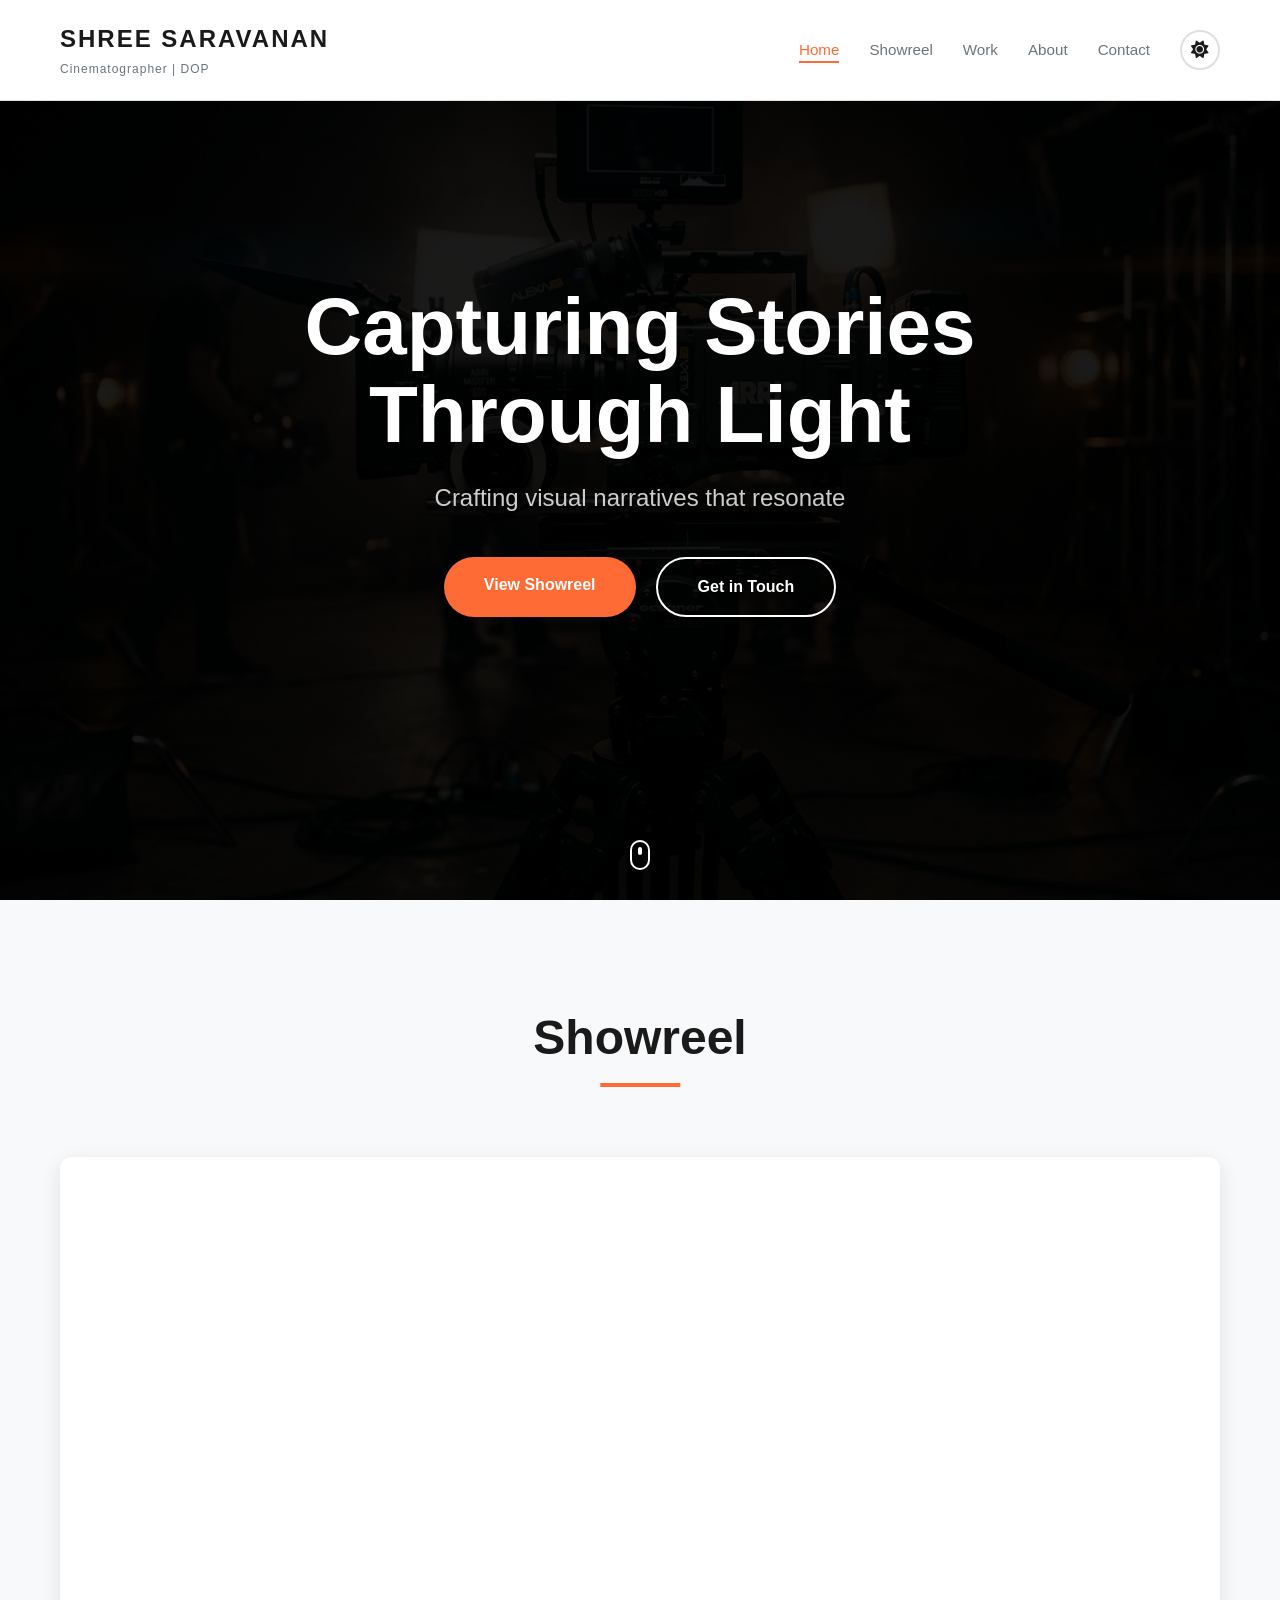
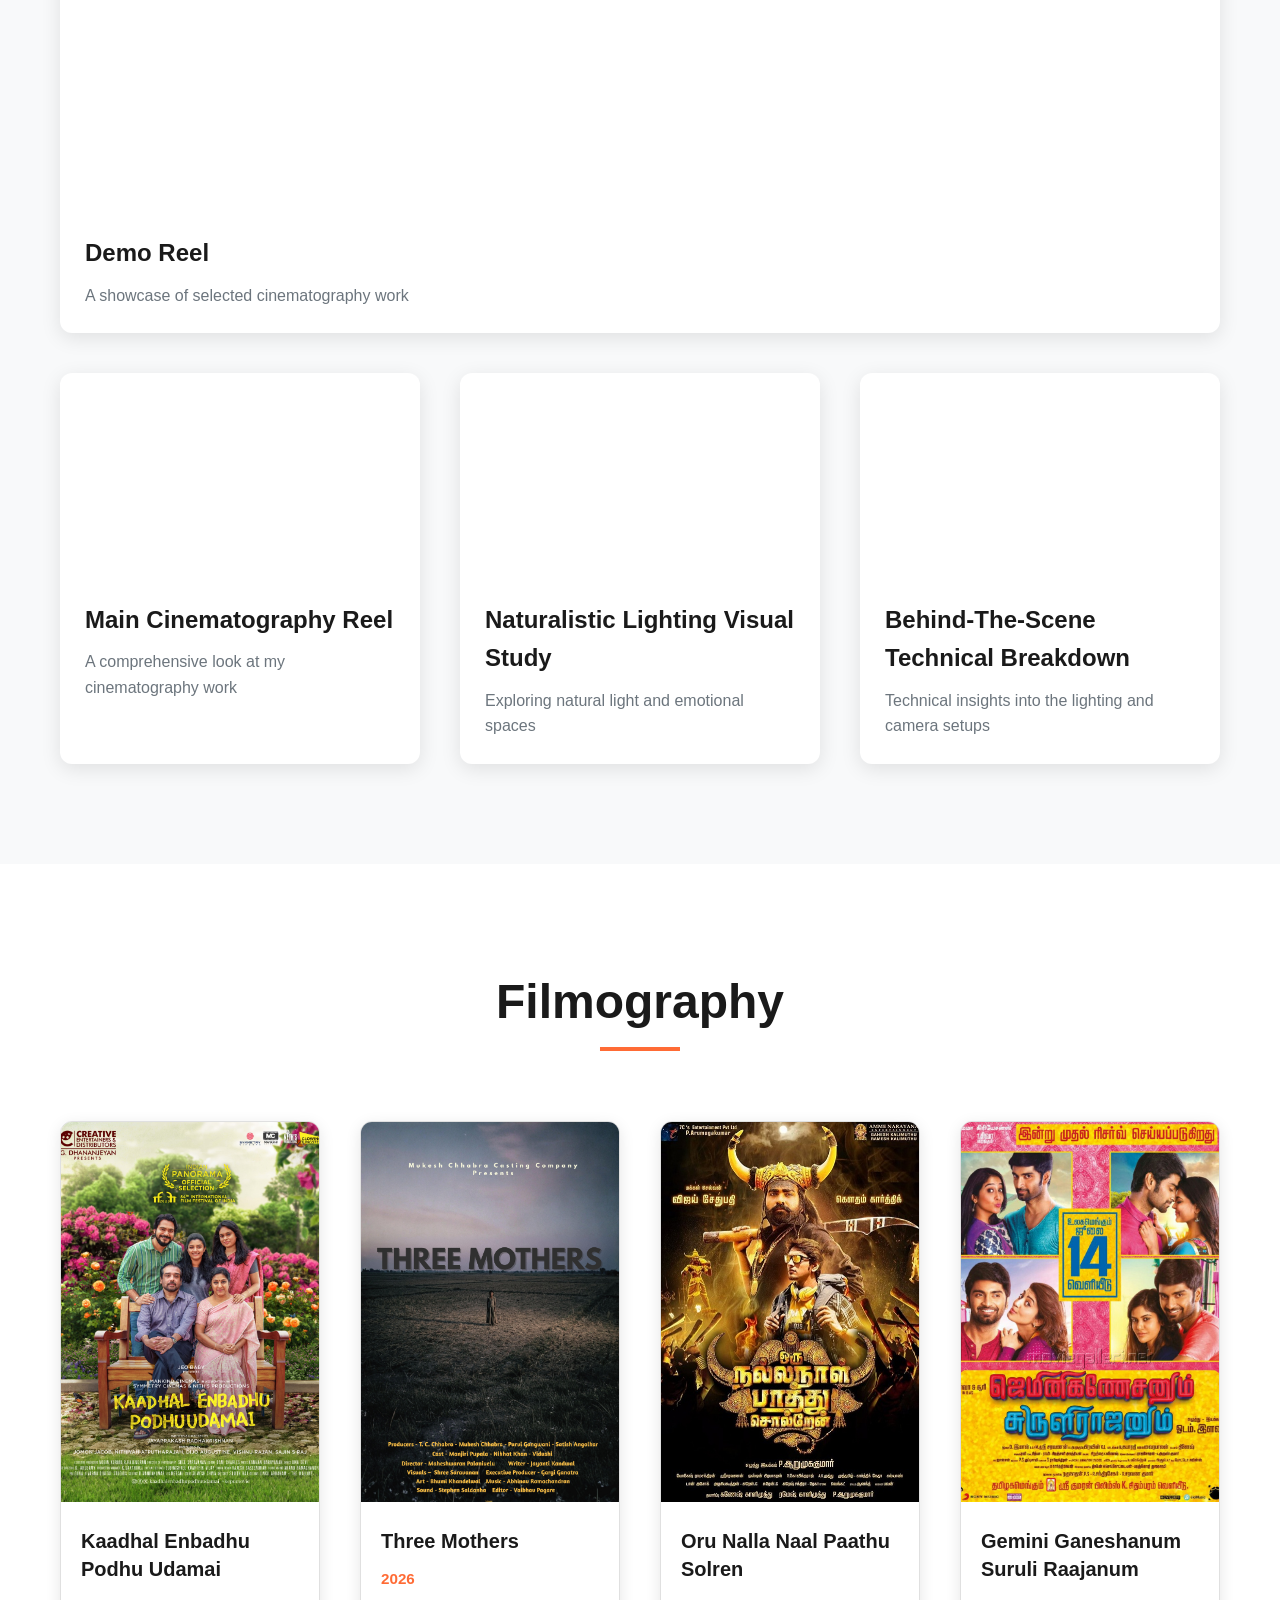
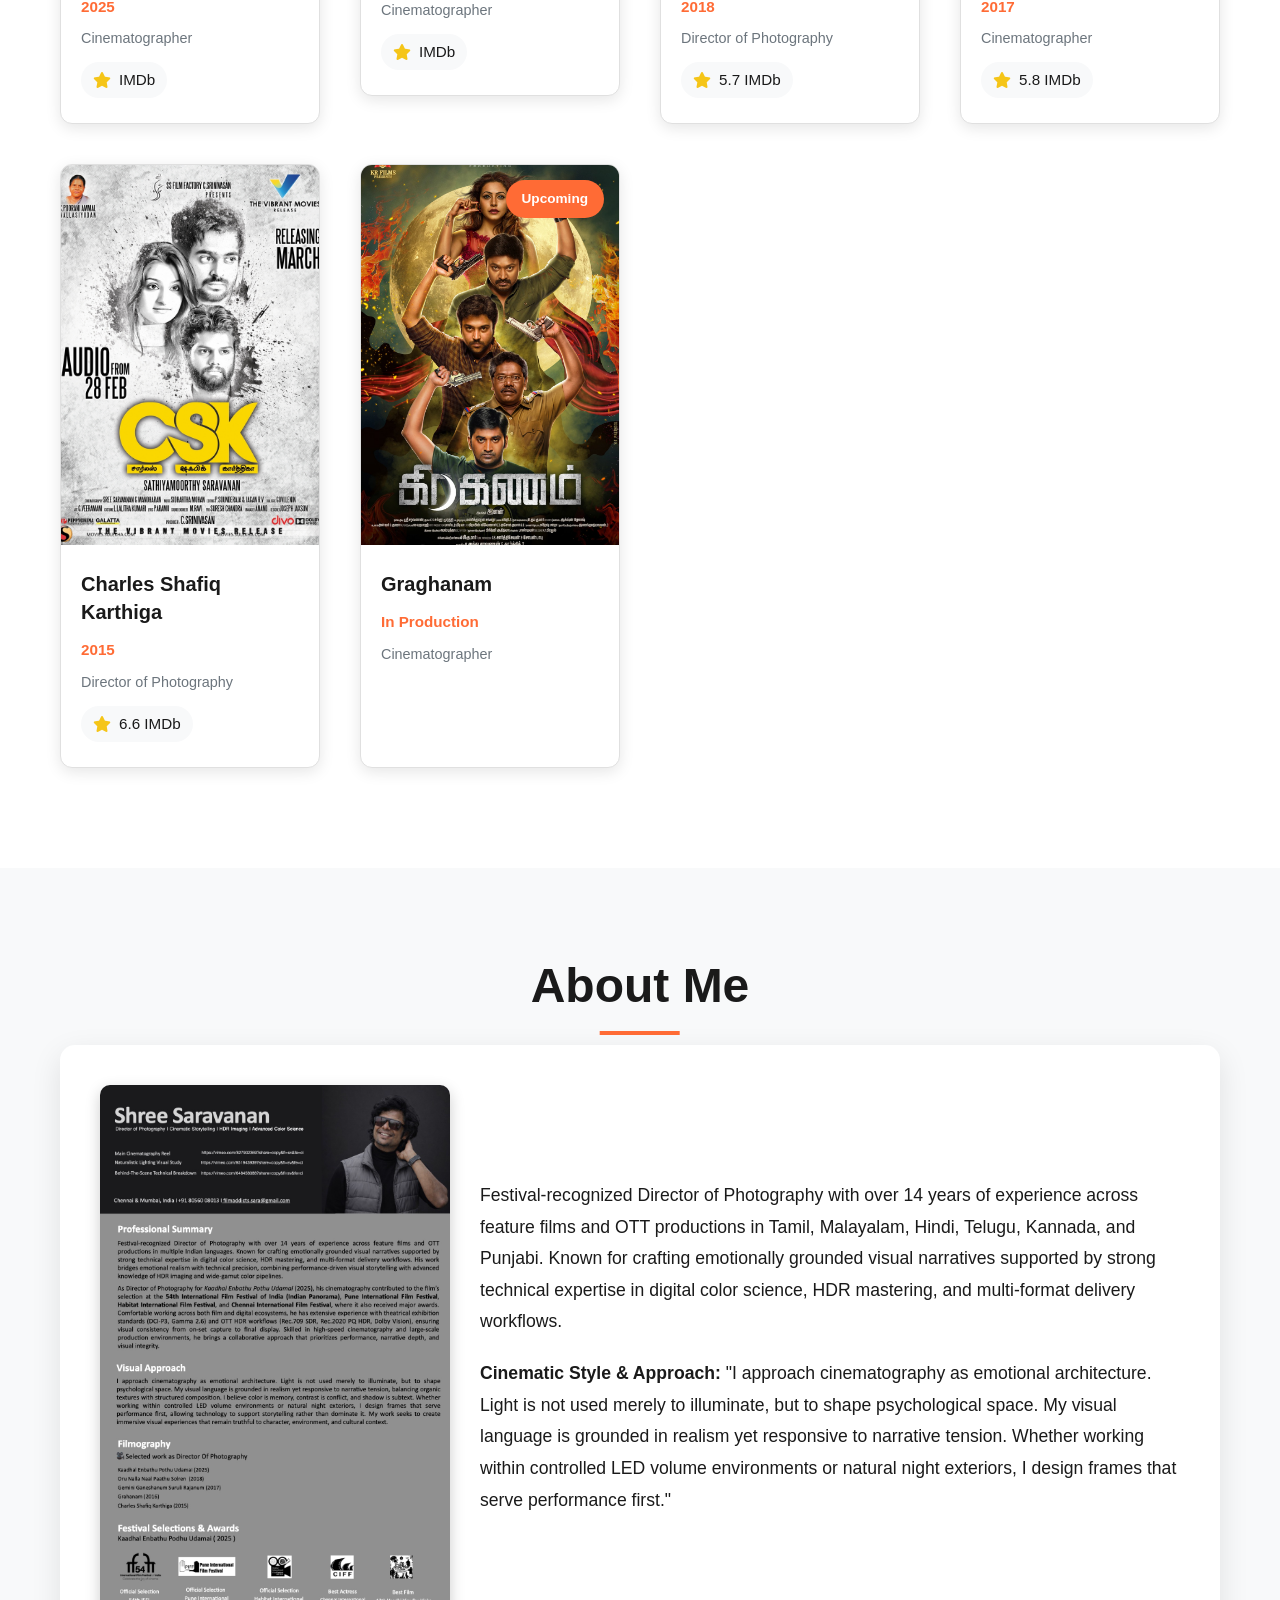
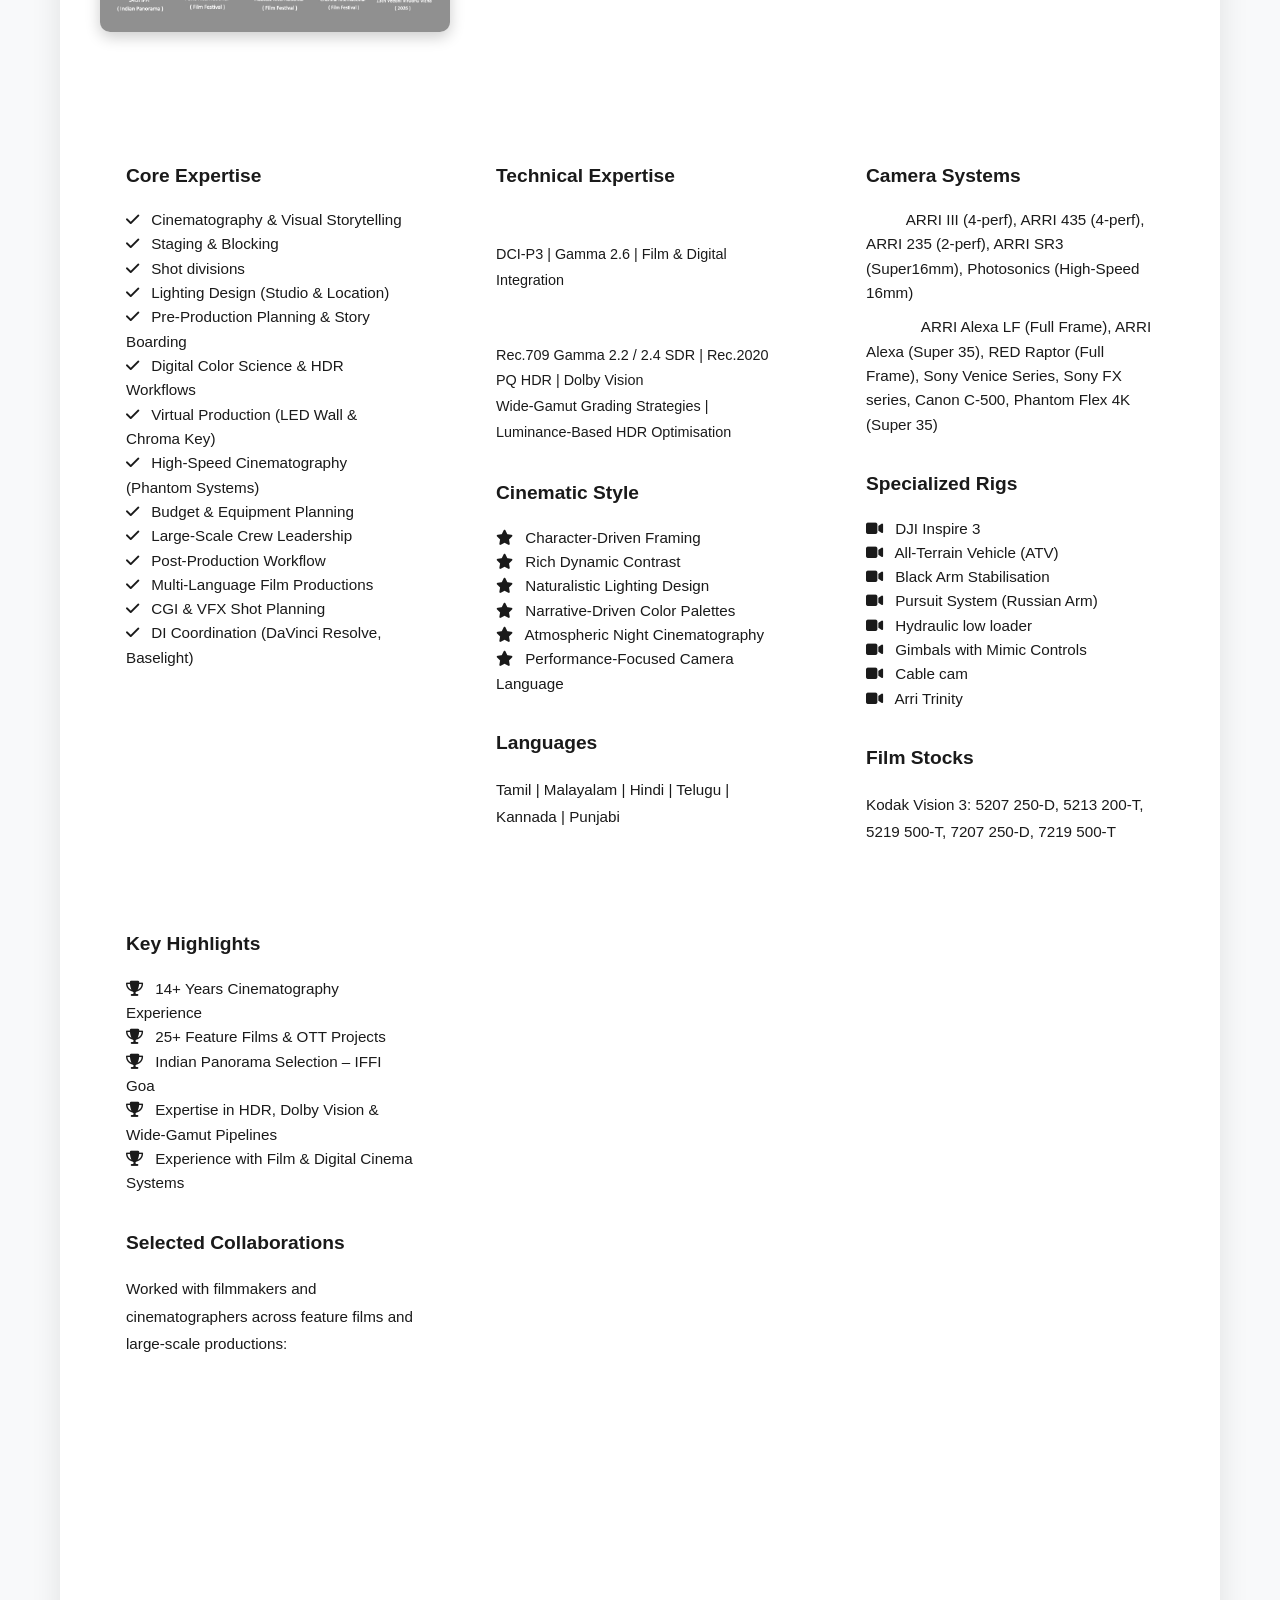
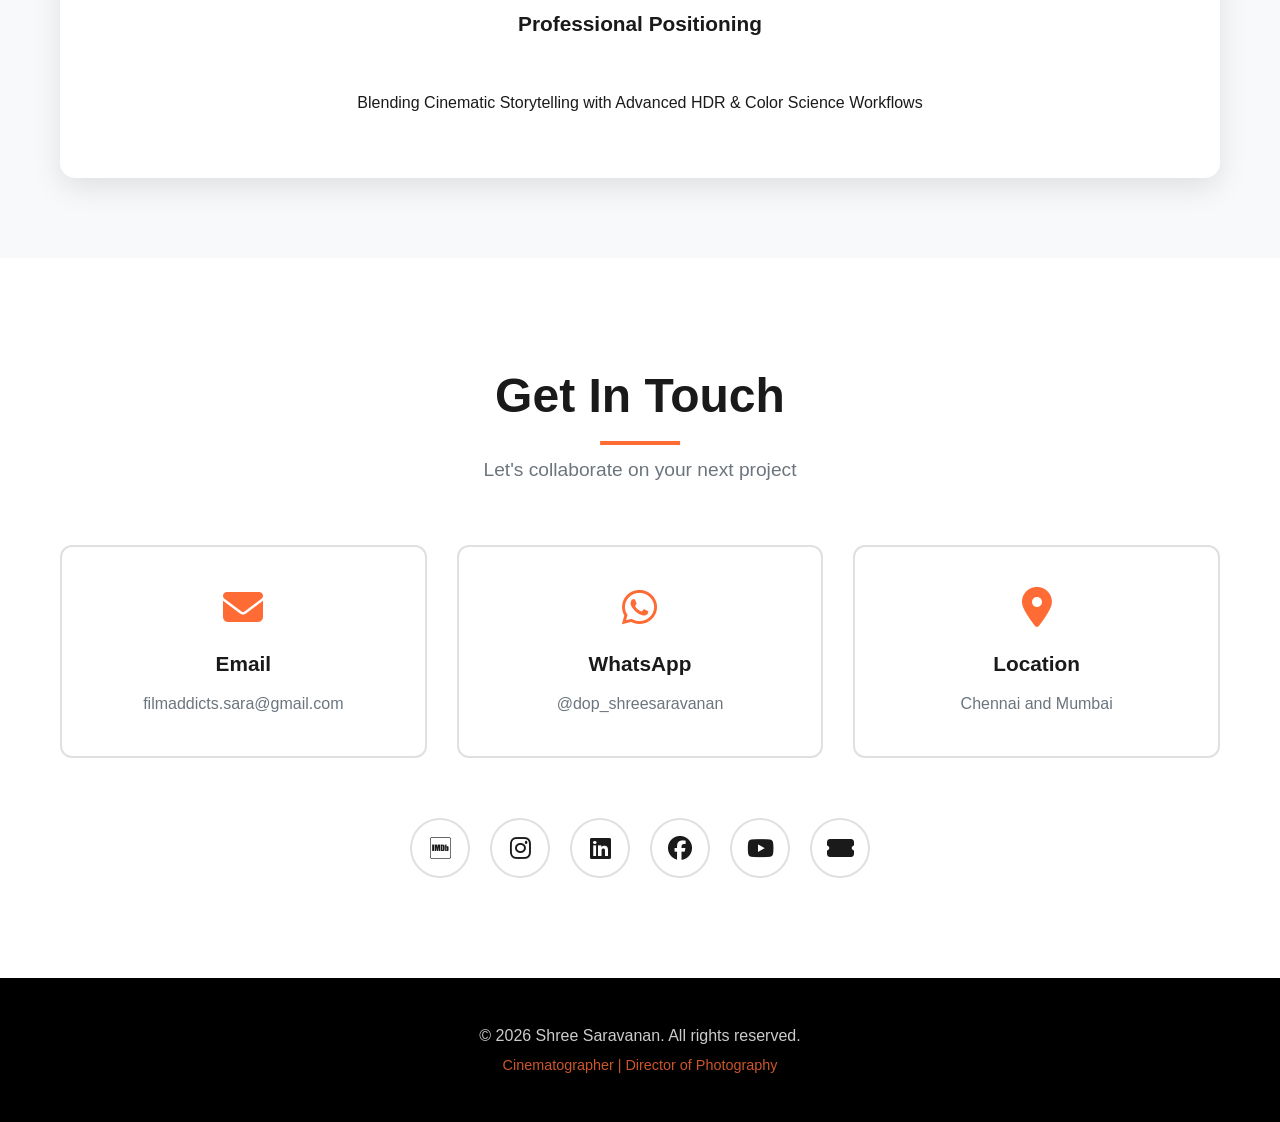
==== index.html @ e640d9e3 "Stylize about section blocks as frames" ====
<!DOCTYPE html>
<html lang="en">
<head>
    <meta charset="UTF-8">
    <meta name="viewport" content="width=device-width, initial-scale=1.0">
    <title>Shree Saravanan - Cinematographer | DOP</title>
    <link rel="stylesheet" href="style.css">
    <link rel="stylesheet" href="https://cdnjs.cloudflare.com/ajax/libs/font-awesome/6.4.0/css/all.min.css">
</head>
<body>
    <!-- Navigation -->
    <nav class="navbar">
        <div class="container nav-container">
            <div class="logo">
                <h2>SHREE SARAVANAN</h2>
                <p class="tagline">Cinematographer | DOP</p>
            </div>
            <div class="nav-menu">
                <ul class="nav-links">
                    <li><a href="#home" class="nav-link active">Home</a></li>
                    <li><a href="#showreel" class="nav-link">Showreel</a></li>
                    <li><a href="#work" class="nav-link">Work</a></li>
                    <li><a href="#about" class="nav-link">About</a></li>
                    <li><a href="#contact" class="nav-link">Contact</a></li>
                </ul>
                <button class="theme-toggle" id="themeToggle" aria-label="Toggle theme">
                    <i class="fas fa-sun"></i>
                </button>
                <div class="hamburger" id="hamburger">
                    <span></span>
                    <span></span>
                    <span></span>
                </div>
            </div>
        </div>
    </nav>

    <!-- Hero Section -->
    <section id="home" class="hero">
        <div class="hero-overlay"></div>
        <div class="hero-content">
            <h1 class="hero-title">
                <span class="line">Capturing Stories</span>
                <span class="line">Through Light</span>
            </h1>
            <p class="hero-subtitle">Crafting visual narratives that resonate</p>
            <div class="hero-cta">
                <a href="#showreel" class="btn btn-primary">View Showreel</a>
                <a href="#contact" class="btn btn-secondary">Get in Touch</a>
            </div>
        </div>
        <div class="scroll-indicator">
            <span></span>
        </div>
    </section>

    <!-- Showreel Section -->
    <section id="showreel" class="showreel">
        <div class="container">
            <h2 class="section-title">Showreel</h2>
            <div class="video-grid">
                <div class="video-card main-showreel">
                    <div class="video-wrapper">
                        <iframe src="https://www.youtube.com/embed/F32BQMkNlAc" 
                                title="Sree Saravanan Showreel" 
                                frameborder="0" 
                                allow="accelerometer; autoplay; clipboard-write; encrypted-media; gyroscope; picture-in-picture" 
                                allowfullscreen>
                        </iframe>
                    </div>
                    <div class="video-info">
                        <h3>Demo Reel</h3>
                        <p>A showcase of selected cinematography work</p>
                    </div>
                </div>
                
                <!-- Additional video slots -->
                <div class="video-card">
                    <div class="video-wrapper">
                        <iframe src="https://player.vimeo.com/video/827902369?h=b0e27181c4" frameborder="0" allow="autoplay; fullscreen; picture-in-picture" allowfullscreen></iframe>
                    </div>
                    <div class="video-info">
                        <h3 class="video-title">Main Cinematography Reel</h3>
                        <p class="video-desc">A comprehensive look at my cinematography work</p>
                    </div>
                </div>

                <div class="video-card">
                    <div class="video-wrapper">
                        <iframe src="https://player.vimeo.com/video/951943939?h=5b44086ec4" frameborder="0" allow="autoplay; fullscreen; picture-in-picture" allowfullscreen></iframe>
                    </div>
                    <div class="video-info">
                        <h3 class="video-title">Naturalistic Lighting Visual Study</h3>
                        <p class="video-desc">Exploring natural light and emotional spaces</p>
                    </div>
                </div>
                
                <div class="video-card">
                    <div class="video-wrapper">
                        <iframe src="https://player.vimeo.com/video/648458088?h=d588506169" frameborder="0" allow="autoplay; fullscreen; picture-in-picture" allowfullscreen></iframe>
                    </div>
                    <div class="video-info">
                        <h3 class="video-title">Behind-The-Scene Technical Breakdown</h3>
                        <p class="video-desc">Technical insights into the lighting and camera setups</p>
                    </div>
                </div>
            </div>
        </div>
    </section>

   <!-- Work Section -->
<section id="work" class="work">
    <div class="container">
        <h2 class="section-title">Filmography</h2>
        <div class="work-grid">
            <a href="https://www.imdb.com/title/tt26733094/?ref_=nm_flmg_job_1_accord_2_cdt_t_2" target="_blank" style="text-decoration: none; color: inherit;">
                <div class="work-card">
                    <div class="work-poster">
                        <img src="images/tt26733094.jpg" alt="Kaadhal Enbadhu Podhu Udamai">
                    </div>
                    <div class="work-content">
                        <h3>Kaadhal Enbadhu Podhu Udamai</h3>
                        <p class="work-year">2025</p>
                        <p class="work-role">Cinematographer</p>
                        <div class="work-rating">
                            <i class="fas fa-star"></i>
                            <span>IMDb</span>
                        </div>
                    </div>
                </div>
            </a>

            <a href="https://www.imdb.com/title/tt39563889/?ref_=nm_flmg_job_1_accord_2_cdt_t_1" target="_blank" style="text-decoration: none; color: inherit;">
                <div class="work-card">
                    <div class="work-poster">
                        <img src="images/tt39563889.jpg" alt="Three Mothers">
                    </div>
                    <div class="work-content">
                        <h3>Three Mothers</h3>
                        <p class="work-year">2026</p>
                        <p class="work-role">Cinematographer</p>
                        <div class="work-rating">
                            <i class="fas fa-star"></i>
                            <span>IMDb</span>
                        </div>
                    </div>
                </div>
            </a>

            <div class="work-card">
                <div class="work-poster">
                    <img src="images/oru_nalla.jpg" alt="Oru Nalla Naal Paathu Solren">
                </div>
                <div class="work-content">
                    <h3>Oru Nalla Naal Paathu Solren</h3>
                    <p class="work-year">2018</p>
                    <p class="work-role">Director of Photography</p>
                    <div class="work-rating">
                        <i class="fas fa-star"></i>
                        <span>5.7 IMDb</span>
                    </div>
                </div>
            </div>

            <div class="work-card">
                <div class="work-poster">
                    <img src="images/gemini.jpg" alt="Gemini Ganeshanum Suruli Raajanum">
                </div>
                <div class="work-content">
                    <h3>Gemini Ganeshanum Suruli Raajanum</h3>
                    <p class="work-year">2017</p>
                    <p class="work-role">Cinematographer</p>
                    <div class="work-rating">
                        <i class="fas fa-star"></i>
                        <span>5.8 IMDb</span>
                    </div>
                </div>
            </div>

            <div class="work-card">
                <div class="work-poster">
                    <img src="images/charles.jpg" alt="Charles Shafiq Karthiga">
                </div>
                <div class="work-content">
                    <h3>Charles Shafiq Karthiga</h3>
                    <p class="work-year">2015</p>
                    <p class="work-role">Director of Photography</p>
                    <div class="work-rating">
                        <i class="fas fa-star"></i>
                        <span>6.6 IMDb</span>
                    </div>
                </div>
            </div>

            <div class="work-card">
                <div class="work-poster">
                    <img src="images/graghanam.jpg" alt="Graghanam">
                    <span class="upcoming-badge">Upcoming</span>
                </div>
                <div class="work-content">
                    <h3>Graghanam</h3>
                    <p class="work-year">In Production</p>
                    <p class="work-role">Cinematographer</p>
                </div>
            </div>
        </div>
    </div>
</section>



    <!-- About Section -->
    <section id="about" class="about" style="padding: 80px 0;">
        <div class="container">
            <h2 class="section-title">About Me</h2>
            <div style="background: var(--card-bg); padding: 40px; border-radius: 15px; box-shadow: 0 10px 30px rgba(0,0,0,0.1); line-height: 1.8; display: flex; flex-wrap: wrap; gap: 30px; align-items: center;">
                <div style="flex: 1; min-width: 250px; display: flex; justify-content: center;">
                    <img src="images/profile.jpg" alt="Shree Saravanan" style="max-width: 100%; border-radius: 10px; box-shadow: 0 5px 15px rgba(0,0,0,0.2);">
                </div>
                <div style="flex: 2; min-width: 300px;">
                    <p style="margin-bottom: 20px; font-size: 1.1rem; color: var(--text-color);">
                        Festival-recognized Director of Photography with over 14 years of experience across feature films and OTT productions in Tamil, Malayalam, Hindi, Telugu, Kannada, and Punjabi. Known for crafting emotionally grounded visual narratives supported by strong technical expertise in digital color science, HDR mastering, and multi-format delivery workflows.
                    </p>
                    <p style="margin-bottom: 20px; font-size: 1.1rem; color: var(--text-color);">
                        <strong>Cinematic Style & Approach:</strong> "I approach cinematography as emotional architecture. Light is not used merely to illuminate, but to shape psychological space. My visual language is grounded in realism yet responsive to narrative tension. Whether working within controlled LED volume environments or natural night exteriors, I design frames that serve performance first."
                    </p>
                </div>
                <div style="width: 100%; display: grid; grid-template-columns: repeat(auto-fit, minmax(250px, 1fr)); gap: 30px; margin-top: 40px; border-top: 1px solid rgba(255,255,255,0.1); padding-top: 30px;">
                    
                    <!-- Column 1 -->
                    <div class="expertise-card">
                        <h3 style="color: var(--primary-color); margin-bottom: 15px; font-size: 1.2rem;">Core Expertise</h3>
                        <ul style="list-style-type: none; padding-left: 0; color: var(--text-color); font-size: 0.95rem; line-height: 1.6;">
                            <li><i class="fas fa-check" style="color: var(--primary-color); margin-right: 8px;"></i> Cinematography & Visual Storytelling</li>
                            <li><i class="fas fa-check" style="color: var(--primary-color); margin-right: 8px;"></i> Staging & Blocking</li>
                            <li><i class="fas fa-check" style="color: var(--primary-color); margin-right: 8px;"></i> Shot divisions</li>
                            <li><i class="fas fa-check" style="color: var(--primary-color); margin-right: 8px;"></i> Lighting Design (Studio & Location)</li>
                            <li><i class="fas fa-check" style="color: var(--primary-color); margin-right: 8px;"></i> Pre-Production Planning & Story Boarding</li>
                            <li><i class="fas fa-check" style="color: var(--primary-color); margin-right: 8px;"></i> Digital Color Science & HDR Workflows</li>
                            <li><i class="fas fa-check" style="color: var(--primary-color); margin-right: 8px;"></i> Virtual Production (LED Wall & Chroma Key)</li>
                            <li><i class="fas fa-check" style="color: var(--primary-color); margin-right: 8px;"></i> High-Speed Cinematography (Phantom Systems)</li>
                            <li><i class="fas fa-check" style="color: var(--primary-color); margin-right: 8px;"></i> Budget & Equipment Planning</li>
                            <li><i class="fas fa-check" style="color: var(--primary-color); margin-right: 8px;"></i> Large-Scale Crew Leadership</li>
                            <li><i class="fas fa-check" style="color: var(--primary-color); margin-right: 8px;"></i> Post-Production Workflow</li>
                            <li><i class="fas fa-check" style="color: var(--primary-color); margin-right: 8px;"></i> Multi-Language Film Productions</li>
                            <li><i class="fas fa-check" style="color: var(--primary-color); margin-right: 8px;"></i> CGI & VFX Shot Planning</li>
                            <li><i class="fas fa-check" style="color: var(--primary-color); margin-right: 8px;"></i> DI Coordination (DaVinci Resolve, Baselight)</li>
                        </ul>
                    </div>

                    <!-- Column 2 -->
                    <div class="expertise-card">
                        <h3 style="color: var(--primary-color); margin-bottom: 15px; font-size: 1.2rem;">Technical Expertise</h3>
                        <div style="margin-bottom: 15px;">
                            <strong style="color: #fff;">Theatrical Workflow</strong>
                            <p style="color: var(--text-color); font-size: 0.9rem; margin-top: 5px;">DCI-P3 | Gamma 2.6 | Film & Digital Integration</p>
                        </div>
                        <div style="margin-bottom: 15px;">
                            <strong style="color: #fff;">OTT & HDR Pipeline</strong>
                            <p style="color: var(--text-color); font-size: 0.9rem; margin-top: 5px;">Rec.709 Gamma 2.2 / 2.4 SDR | Rec.2020 PQ HDR | Dolby Vision<br>Wide-Gamut Grading Strategies | Luminance-Based HDR Optimisation</p>
                        </div>

                        <h3 style="color: var(--primary-color); margin-top: 30px; margin-bottom: 15px; font-size: 1.2rem;">Cinematic Style</h3>
                        <ul style="list-style-type: none; padding-left: 0; color: var(--text-color); font-size: 0.95rem; line-height: 1.6;">
                            <li><i class="fas fa-star" style="color: var(--primary-color); margin-right: 8px;"></i> Character-Driven Framing</li>
                            <li><i class="fas fa-star" style="color: var(--primary-color); margin-right: 8px;"></i> Rich Dynamic Contrast</li>
                            <li><i class="fas fa-star" style="color: var(--primary-color); margin-right: 8px;"></i> Naturalistic Lighting Design</li>
                            <li><i class="fas fa-star" style="color: var(--primary-color); margin-right: 8px;"></i> Narrative-Driven Color Palettes</li>
                            <li><i class="fas fa-star" style="color: var(--primary-color); margin-right: 8px;"></i> Atmospheric Night Cinematography</li>
                            <li><i class="fas fa-star" style="color: var(--primary-color); margin-right: 8px;"></i> Performance-Focused Camera Language</li>
                        </ul>
                        
                        <h3 style="color: var(--primary-color); margin-top: 30px; margin-bottom: 15px; font-size: 1.2rem;">Languages</h3>
                        <p style="color: var(--text-color); font-size: 0.95rem;">Tamil | Malayalam | Hindi | Telugu | Kannada | Punjabi</p>
                    </div>

                    <!-- Column 3 -->
                    <div class="expertise-card">
                        <h3 style="color: var(--primary-color); margin-bottom: 15px; font-size: 1.2rem;">Camera Systems</h3>
                        <ul style="list-style-type: none; padding-left: 0; color: var(--text-color); font-size: 0.95rem; line-height: 1.6;">
                            <li><strong style="color: #fff;">Film:</strong> ARRI III (4-perf), ARRI 435 (4-perf), ARRI 235 (2-perf), ARRI SR3 (Super16mm), Photosonics (High-Speed 16mm)</li>
                            <li style="margin-top: 10px;"><strong style="color: #fff;">Digital:</strong> ARRI Alexa LF (Full Frame), ARRI Alexa (Super 35), RED Raptor (Full Frame), Sony Venice Series, Sony FX series, Canon C-500, Phantom Flex 4K (Super 35)</li>
                        </ul>

                        <h3 style="color: var(--primary-color); margin-top: 30px; margin-bottom: 15px; font-size: 1.2rem;">Specialized Rigs</h3>
                        <ul style="list-style-type: none; padding-left: 0; color: var(--text-color); font-size: 0.95rem; line-height: 1.6;">
                            <li><i class="fas fa-video" style="color: var(--primary-color); margin-right: 8px;"></i> DJI Inspire 3</li>
                            <li><i class="fas fa-video" style="color: var(--primary-color); margin-right: 8px;"></i> All-Terrain Vehicle (ATV)</li>
                            <li><i class="fas fa-video" style="color: var(--primary-color); margin-right: 8px;"></i> Black Arm Stabilisation</li>
                            <li><i class="fas fa-video" style="color: var(--primary-color); margin-right: 8px;"></i> Pursuit System (Russian Arm)</li>
                            <li><i class="fas fa-video" style="color: var(--primary-color); margin-right: 8px;"></i> Hydraulic low loader</li>
                            <li><i class="fas fa-video" style="color: var(--primary-color); margin-right: 8px;"></i> Gimbals with Mimic Controls</li>
                            <li><i class="fas fa-video" style="color: var(--primary-color); margin-right: 8px;"></i> Cable cam</li>
                            <li><i class="fas fa-video" style="color: var(--primary-color); margin-right: 8px;"></i> Arri Trinity</li>
                        </ul>

                        <h3 style="color: var(--primary-color); margin-top: 30px; margin-bottom: 15px; font-size: 1.2rem;">Film Stocks</h3>
                        <p style="color: var(--text-color); font-size: 0.95rem;">Kodak Vision 3: 5207 250-D, 5213 200-T, 5219 500-T, 7207 250-D, 7219 500-T</p>
                    </div>

                    <!-- Column 4 -->
                    <div class="expertise-card">
                        <h3 style="color: var(--primary-color); margin-bottom: 15px; font-size: 1.2rem;">Key Highlights</h3>
                        <ul style="list-style-type: none; padding-left: 0; color: var(--text-color); font-size: 0.95rem; line-height: 1.6;">
                            <li><i class="fas fa-trophy" style="color: var(--primary-color); margin-right: 8px;"></i> 14+ Years Cinematography Experience</li>
                            <li><i class="fas fa-trophy" style="color: var(--primary-color); margin-right: 8px;"></i> 25+ Feature Films & OTT Projects</li>
                            <li><i class="fas fa-trophy" style="color: var(--primary-color); margin-right: 8px;"></i> Indian Panorama Selection – IFFI Goa</li>
                            <li><i class="fas fa-trophy" style="color: var(--primary-color); margin-right: 8px;"></i> Expertise in HDR, Dolby Vision & Wide-Gamut Pipelines</li>
                            <li><i class="fas fa-trophy" style="color: var(--primary-color); margin-right: 8px;"></i> Experience with Film & Digital Cinema Systems</li>
                        </ul>

                        <h3 style="color: var(--primary-color); margin-top: 30px; margin-bottom: 15px; font-size: 1.2rem;">Selected Collaborations</h3>
                        <p style="color: var(--text-color); font-size: 0.95rem; margin-bottom: 10px;">Worked with filmmakers and cinematographers across feature films and large-scale productions:</p>
                        <ul style="list-style-type: none; padding-left: 0; font-size: 0.95rem; line-height: 1.6;">
                            <li><a href="https://en.wikipedia.org/wiki/Sujith_Vaassudev" target="_blank" style="color: #fff; text-decoration: none;"><i class="fas fa-user-friends" style="color: var(--primary-color); margin-right: 8px;"></i> Sujith Vaassudev</a></li>
                            <li><a href="https://en.wikipedia.org/wiki/C._Prem_Kumar" target="_blank" style="color: #fff; text-decoration: none;"><i class="fas fa-user-friends" style="color: var(--primary-color); margin-right: 8px;"></i> C. Prem Kumar</a></li>
                            <li><a href="https://bharathwaaj.com/" target="_blank" style="color: #fff; text-decoration: none;"><i class="fas fa-user-friends" style="color: var(--primary-color); margin-right: 8px;"></i> Bharathwaj Subbu</a></li>
                            <li><a href="https://en.wikipedia.org/wiki/Jaya_Krishna_Gummadi" target="_blank" style="color: #fff; text-decoration: none;"><i class="fas fa-user-friends" style="color: var(--primary-color); margin-right: 8px;"></i> Jayakrishna Gummadi</a></li>
                            <li><a href="https://sourabhwaghmare.com/" target="_blank" style="color: #fff; text-decoration: none;"><i class="fas fa-user-friends" style="color: var(--primary-color); margin-right: 8px;"></i> Sourabh Waghmare</a></li>
                        </ul>
                    </div>
                </div>
                
                <div style="width: 100%; margin-top: 40px; padding: 20px; background: rgba(255,255,255,0.05); border-radius: 10px; text-align: center;">
                    <h3 style="color: var(--primary-color); margin-bottom: 10px; font-size: 1.3rem;">Professional Positioning</h3>
                    <p style="color: #fff; font-size: 1.1rem; font-weight: bold;">Festival Recognized Director of Photography</p>
                    <p style="color: var(--text-color); font-size: 1rem; margin-top: 5px;">Blending Cinematic Storytelling with Advanced HDR & Color Science Workflows</p>
                </div>
            </div>
        </div>
    </section>

    <!-- Contact Section -->
    <section id="contact" class="contact">
        <div class="container">
            <h2 class="section-title">Get In Touch</h2>
            <p class="section-subtitle">Let's collaborate on your next project</p>
            
            <div class="contact-content">
                <div class="contact-info">
                    <div class="info-card">
                        <i class="fas fa-envelope"></i>
                        <h3>Email</h3>
                        <p><a href="mailto:filmaddicts.sara@gmail.com" style="text-decoration: none; color: inherit;">filmaddicts.sara@gmail.com</a></p>
                    </div>
                    <div class="info-card">
                        <i class="fab fa-whatsapp"></i>
                        <h3>WhatsApp</h3>
                        <p><a href="https://wa.me/dop_shreesaravanan" target="_blank" style="text-decoration: none; color: inherit;">@dop_shreesaravanan</a></p>
                    </div>
                    <div class="info-card">
                        <i class="fas fa-map-marker-alt"></i>
                        <h3>Location</h3>
                        <p>Chennai and Mumbai</p>
                    </div>
                </div>

                <div class="social-links">
                    <a href="https://www.imdb.com/name/nm9103175/" target="_blank" class="social-link" aria-label="IMDb">
                        <i class="fab fa-imdb"></i>
                    </a>
                    <a href="https://www.instagram.com/dop_shreesaravanan/" target="_blank" class="social-link" aria-label="Instagram">
                        <i class="fab fa-instagram"></i>
                    </a>
                    <a href="https://in.linkedin.com/in/sreesaravananmanoharan" target="_blank" class="social-link" aria-label="LinkedIn">
                        <i class="fab fa-linkedin"></i>
                    </a>
                    <a href="https://www.facebook.com/p/Sree-saravanan-100063888076086/" target="_blank" class="social-link" aria-label="Facebook">
                        <i class="fab fa-facebook"></i>
                    </a>
                    <a href="https://www.youtube.com/watch?v=F32BQMkNlAc" target="_blank" class="social-link" aria-label="YouTube">
                        <i class="fab fa-youtube"></i>
                    </a>
                    <a href="https://in.bookmyshow.com/person/sree-saravanan/1084229" target="_blank" class="social-link" aria-label="BookMyShow">
                        <i class="fas fa-ticket-alt"></i>
                    </a>
                </div>
            </div>
        </div>
    </section>

    <!-- Footer -->
    <footer class="footer">
        <div class="container">
            <p>&copy; 2026 Shree Saravanan. All rights reserved.</p>
            <p class="footer-tagline">Cinematographer | Director of Photography</p>
        </div>
    </footer>

    <script src="script.js"></script>
</body>
</html>
---- style.css ----
/* =====================
   CSS Variables for Theme
   ===================== */
:root {
    /* Light Mode Colors */
    --bg-primary: #ffffff;
    --bg-secondary: #f8f9fa;
    --bg-dark: #000000;
    --text-primary: #1a1a1a;
    --text-secondary: #6c757d;
    --text-light: #ffffff;
    --accent-primary: #ff6b35;
    --accent-secondary: #004e89;
    --border-color: #e0e0e0;
    --overlay: rgba(0, 0, 0, 0.7);
    --shadow: rgba(0, 0, 0, 0.1);
    --card-bg: #ffffff;
    
    /* Spacing */
    --section-padding: 100px;
    --container-width: 1200px;
    
    /* Transitions */
    --transition: all 0.3s ease;
}

[data-theme="dark"] {
    /* Dark Mode Colors */
    --bg-primary: #0a0a0a;
    --bg-secondary: #1a1a1a;
    --text-primary: #f0f0f0;
    --text-secondary: #a0a0a0;
    --border-color: #2a2a2a;
    --overlay: rgba(0, 0, 0, 0.85);
    --shadow: rgba(255, 255, 255, 0.05);
    --card-bg: #151515;
}

/* =====================
   Reset & Base Styles
   ===================== */
* {
    margin: 0;
    padding: 0;
    box-sizing: border-box;
}

html {
    scroll-behavior: smooth;
}

body {
    font-family: 'Inter', -apple-system, BlinkMacSystemFont, 'Segoe UI', Roboto, Oxygen, Ubuntu, Cantarell, sans-serif;
    background-color: var(--bg-primary);
    color: var(--text-primary);
    line-height: 1.6;
    transition: background-color 0.3s ease, color 0.3s ease;
    overflow-x: hidden;
}

.container {
    max-width: var(--container-width);
    margin: 0 auto;
    padding: 0 20px;
}

a {
    text-decoration: none;
    color: inherit;
}

img {
    max-width: 100%;
    height: auto;
    display: block;
}

/* =====================
   Navigation
   ===================== */
.navbar {
    position: fixed;
    top: 0;
    left: 0;
    width: 100%;
    background-color: var(--bg-primary);
    border-bottom: 1px solid var(--border-color);
    z-index: 1000;
    transition: var(--transition);
}

.navbar.scrolled {
    box-shadow: 0 2px 20px var(--shadow);
}

.nav-container {
    display: flex;
    justify-content: space-between;
    align-items: center;
    padding: 20px;
}

.logo h2 {
    font-size: 1.5rem;
    font-weight: 700;
    letter-spacing: 2px;
    color: var(--text-primary);
}

.tagline {
    font-size: 0.75rem;
    color: var(--text-secondary);
    letter-spacing: 1px;
    margin-top: 2px;
}

.nav-menu {
    display: flex;
    align-items: center;
    gap: 30px;
}

.nav-links {
    display: flex;
    list-style: none;
    gap: 30px;
}

.nav-link {
    font-size: 0.95rem;
    font-weight: 500;
    color: var(--text-secondary);
    transition: var(--transition);
    position: relative;
}

.nav-link::after {
    content: '';
    position: absolute;
    bottom: -5px;
    left: 0;
    width: 0;
    height: 2px;
    background-color: var(--accent-primary);
    transition: width 0.3s ease;
}

.nav-link:hover,
.nav-link.active {
    color: var(--accent-primary);
}

.nav-link:hover::after,
.nav-link.active::after {
    width: 100%;
}

.theme-toggle {
    background: none;
    border: 2px solid var(--border-color);
    border-radius: 50%;
    width: 40px;
    height: 40px;
    display: flex;
    align-items: center;
    justify-content: center;
    cursor: pointer;
    color: var(--text-primary);
    font-size: 1.1rem;
    transition: var(--transition);
}

.theme-toggle:hover {
    background-color: var(--accent-primary);
    border-color: var(--accent-primary);
    color: var(--text-light);
    transform: rotate(20deg);
}

.hamburger {
    display: none;
    flex-direction: column;
    gap: 5px;
    cursor: pointer;
}

.hamburger span {
    width: 25px;
    height: 3px;
    background-color: var(--text-primary);
    transition: var(--transition);
}

/* =====================
   Hero Section
   ===================== */
.hero {
    height: 100vh;
    display: flex;
    align-items: center;
    justify-content: center;
    position: relative;
    background: url('images/hero_bg.jpg') center/cover no-repeat;
    overflow: hidden;
}

.hero::before {
    content: '';
    position: absolute;
    top: 0;
    left: 0;
    width: 100%;
    height: 100%;
    background: rgba(0, 0, 0, 0.65);
    z-index: 1;
}

.hero-overlay {
    position: absolute;
    top: 0;
    left: 0;
    width: 100%;
    height: 100%;
    background: var(--overlay);
}

.hero-content {
    position: relative;
    z-index: 2;
    text-align: center;
    color: var(--text-light);
}

.hero-title {
    font-size: 5rem;
    font-weight: 800;
    line-height: 1.1;
    margin-bottom: 20px;
    opacity: 0;
    animation: fadeInUp 1s ease forwards;
}

.hero-title .line {
    display: block;
}

.hero-subtitle {
    font-size: 1.5rem;
    color: rgba(255, 255, 255, 0.8);
    margin-bottom: 40px;
    opacity: 0;
    animation: fadeInUp 1s ease 0.3s forwards;
}

.hero-cta {
    display: flex;
    gap: 20px;
    justify-content: center;
    opacity: 0;
    animation: fadeInUp 1s ease 0.6s forwards;
}

.btn {
    padding: 15px 40px;
    font-size: 1rem;
    font-weight: 600;
    border-radius: 50px;
    transition: var(--transition);
    cursor: pointer;
    border: none;
}

.btn-primary {
    background-color: var(--accent-primary);
    color: var(--text-light);
}

.btn-primary:hover {
    background-color: #ff8c61;
    transform: translateY(-3px);
    box-shadow: 0 10px 30px rgba(255, 107, 53, 0.3);
}

.btn-secondary {
    background-color: transparent;
    color: var(--text-light);
    border: 2px solid var(--text-light);
}

.btn-secondary:hover {
    background-color: var(--text-light);
    color: var(--bg-dark);
}

.scroll-indicator {
    position: absolute;
    bottom: 30px;
    left: 50%;
    transform: translateX(-50%);
    z-index: 2;
}

.scroll-indicator span {
    display: block;
    width: 20px;
    height: 30px;
    border: 2px solid var(--text-light);
    border-radius: 20px;
    position: relative;
}

.scroll-indicator span::before {
    content: '';
    position: absolute;
    top: 5px;
    left: 50%;
    width: 4px;
    height: 8px;
    background-color: var(--text-light);
    border-radius: 2px;
    transform: translateX(-50%);
    animation: scroll 2s infinite;
}

@keyframes fadeInUp {
    to {
        opacity: 1;
        transform: translateY(0);
    }
    from {
        opacity: 0;
        transform: translateY(30px);
    }
}

@keyframes scroll {
    0%, 100% {
        transform: translateX(-50%) translateY(0);
        opacity: 1;
    }
    50% {
        transform: translateX(-50%) translateY(10px);
        opacity: 0;
    }
}

/* =====================
   Section Styles
   ===================== */
.section-title {
    font-size: 3rem;
    font-weight: 700;
    margin-bottom: 20px;
    text-align: center;
    position: relative;
    display: inline-block;
    left: 50%;
    transform: translateX(-50%);
}

.section-title::after {
    content: '';
    position: absolute;
    bottom: -10px;
    left: 50%;
    transform: translateX(-50%);
    width: 80px;
    height: 4px;
    background-color: var(--accent-primary);
}

.section-subtitle {
    text-align: center;
    font-size: 1.2rem;
    color: var(--text-secondary);
    margin-bottom: 60px;
}

/* =====================
   Showreel Section
   ===================== */
.showreel {
    padding: var(--section-padding) 0;
    background-color: var(--bg-secondary);
}

.video-grid {
    display: grid;
    grid-template-columns: repeat(auto-fit, minmax(350px, 1fr));
    gap: 40px;
    margin-top: 60px;
}

.video-card {
    background-color: var(--card-bg);
    border-radius: 12px;
    overflow: hidden;
    box-shadow: 0 5px 20px var(--shadow);
    transition: var(--transition);
}

.video-card:hover {
    transform: translateY(-10px);
    box-shadow: 0 15px 40px var(--shadow);
}

.main-showreel {
    grid-column: 1 / -1;
}

.video-wrapper {
    position: relative;
    padding-bottom: 56.25%;
    height: 0;
    overflow: hidden;
}

.video-wrapper iframe {
    position: absolute;
    top: 0;
    left: 0;
    width: 100%;
    height: 100%;
}

.video-info {
    padding: 25px;
}

.video-info h3 {
    font-size: 1.5rem;
    margin-bottom: 10px;
    color: var(--text-primary);
}

.video-info p {
    color: var(--text-secondary);
}

/* =====================
   Work Section - Clean & Always Visible
   ===================== */
.work {
    padding: var(--section-padding) 0;
    background-color: var(--bg-primary);
}

.work-grid {
    display: grid;
    grid-template-columns: repeat(auto-fill, minmax(250px, 1fr));
    gap: 40px;
    margin-top: 60px;
}

.work-card {
    background-color: var(--card-bg);
    border-radius: 12px;
    overflow: hidden;
    box-shadow: 0 4px 15px var(--shadow);
    transition: transform 0.3s ease, box-shadow 0.3s ease;
    border: 1px solid var(--border-color);
}

.work-card:hover {
    transform: translateY(-8px);
    box-shadow: 0 8px 30px var(--shadow);
}

.work-poster {
    width: 100%;
    height: 380px;
    position: relative;
    overflow: hidden;
    background-color: var(--bg-secondary);
}

.work-poster img {
    width: 100%;
    height: 100%;
    object-fit: cover;
    display: block;
}

.upcoming-badge {
    position: absolute;
    top: 15px;
    right: 15px;
    background-color: #ff6b35;
    color: white;
    padding: 8px 16px;
    border-radius: 20px;
    font-size: 0.85rem;
    font-weight: 600;
    z-index: 2;
}

.work-content {
    padding: 25px 20px;
}

.work-content h3 {
    font-size: 1.25rem;
    font-weight: 700;
    color: var(--text-primary);
    margin-bottom: 12px;
    line-height: 1.4;
}

.work-year {
    font-size: 0.95rem;
    color: var(--accent-primary);
    font-weight: 600;
    margin-bottom: 8px;
}

.work-role {
    font-size: 0.9rem;
    color: var(--text-secondary);
    margin-bottom: 12px;
}

.work-rating {
    display: inline-flex;
    align-items: center;
    gap: 8px;
    font-size: 0.95rem;
    color: var(--text-primary);
    background-color: var(--bg-secondary);
    padding: 6px 12px;
    border-radius: 20px;
}

.work-rating i {
    color: #f5c518;
    font-size: 1rem;
}

/* Responsive adjustments */
@media (max-width: 968px) {
    .work-grid {
        grid-template-columns: repeat(auto-fill, minmax(220px, 1fr));
        gap: 30px;
    }
    
    .work-poster {
        height: 320px;
    }
}

@media (max-width: 640px) {
    .work-grid {
        grid-template-columns: 1fr;
        gap: 25px;
    }
    
    .work-poster {
        height: 400px;
    }
}


/* =====================
   About Section
   ===================== */
.about {
    padding: var(--section-padding) 0;
    background-color: var(--bg-secondary);
}

.about-content {
    display: grid;
    grid-template-columns: 1fr 1.5fr;
    gap: 60px;
    align-items: center;
    margin-top: 60px;
}

.about-image {
    position: relative;
}

.image-placeholder {
    width: 100%;
    aspect-ratio: 1;
    background: linear-gradient(135deg, var(--accent-secondary) 0%, var(--accent-primary) 100%);
    border-radius: 12px;
    display: flex;
    align-items: center;
    justify-content: center;
    font-size: 5rem;
    color: rgba(255, 255, 255, 0.3);
}

.about-text .section-title {
    text-align: left;
    left: 0;
    transform: none;
}

.about-text .section-title::after {
    left: 0;
    transform: none;
}

.lead {
    font-size: 1.3rem;
    line-height: 1.8;
    color: var(--text-primary);
    margin-bottom: 20px;
    font-weight: 500;
}

.about-text p {
    font-size: 1.1rem;
    line-height: 1.8;
    color: var(--text-secondary);
    margin-bottom: 30px;
}

.skills {
    margin: 40px 0;
}

.skills h3 {
    font-size: 1.5rem;
    margin-bottom: 20px;
}

.skill-tags {
    display: flex;
    flex-wrap: wrap;
    gap: 15px;
}

.skill-tag {
    padding: 10px 20px;
    background-color: var(--bg-primary);
    border: 2px solid var(--border-color);
    border-radius: 25px;
    font-size: 0.9rem;
    transition: var(--transition);
}

.skill-tag:hover {
    background-color: var(--accent-primary);
    color: var(--text-light);
    border-color: var(--accent-primary);
}

.stats {
    display: flex;
    gap: 40px;
    margin-top: 40px;
}

.stat-item {
    text-align: center;
}

.stat-item h4 {
    font-size: 2.5rem;
    color: var(--accent-primary);
    margin-bottom: 5px;
}

.stat-item p {
    font-size: 0.95rem;
    color: var(--text-secondary);
    margin: 0;
}

/* =====================
   Contact Section
   ===================== */
.contact {
    padding: var(--section-padding) 0;
    background-color: var(--bg-primary);
}

.contact-content {
    margin-top: 60px;
}

.contact-info {
    display: grid;
    grid-template-columns: repeat(auto-fit, minmax(250px, 1fr));
    gap: 30px;
    margin-bottom: 60px;
}

.expertise-card {
    background-color: var(--card-bg);
    padding: 25px;
    border-radius: 12px;
    border: 1px solid rgba(255, 255, 255, 0.05);
    transition: var(--transition);
    height: 100%;
}

.expertise-card:hover {
    border-color: var(--accent-primary);
    transform: translateY(-5px);
    box-shadow: 0 10px 30px rgba(0,0,0,0.3);
}

.info-card {
    background-color: var(--card-bg);
    padding: 40px 30px;
    border-radius: 12px;
    text-align: center;
    border: 2px solid var(--border-color);
    transition: var(--transition);
}

.info-card:hover {
    border-color: var(--accent-primary);
    transform: translateY(-5px);
}

.info-card i {
    font-size: 2.5rem;
    color: var(--accent-primary);
    margin-bottom: 20px;
}

.info-card h3 {
    font-size: 1.3rem;
    margin-bottom: 10px;
}

.info-card p {
    color: var(--text-secondary);
}

.social-links {
    display: flex;
    justify-content: center;
    gap: 20px;
    flex-wrap: wrap;
}

.social-link {
    width: 60px;
    height: 60px;
    border: 2px solid var(--border-color);
    border-radius: 50%;
    display: flex;
    align-items: center;
    justify-content: center;
    font-size: 1.5rem;
    color: var(--text-primary);
    transition: var(--transition);
}

.social-link:hover {
    background-color: var(--accent-primary);
    border-color: var(--accent-primary);
    color: var(--text-light);
    transform: translateY(-5px) rotate(10deg);
}

/* =====================
   Footer
   ===================== */
.footer {
    background-color: var(--bg-dark);
    color: var(--text-light);
    padding: 40px 0;
    text-align: center;
}

.footer p {
    margin: 5px 0;
    opacity: 0.8;
}

.footer-tagline {
    font-size: 0.9rem;
    color: var(--accent-primary);
}

/* =====================
   Responsive Design
   ===================== */
@media (max-width: 968px) {
    .nav-links {
        position: fixed;
        left: -100%;
        top: 80px;
        flex-direction: column;
        background-color: var(--bg-primary);
        width: 100%;
        text-align: center;
        transition: 0.3s;
        box-shadow: 0 10px 27px var(--shadow);
        padding: 40px 0;
    }

    .nav-links.active {
        left: 0;
    }

    .hamburger {
        display: flex;
    }

    .hamburger.active span:nth-child(1) {
        transform: rotate(45deg) translate(8px, 8px);
    }

    .hamburger.active span:nth-child(2) {
        opacity: 0;
    }

    .hamburger.active span:nth-child(3) {
        transform: rotate(-45deg) translate(8px, -8px);
    }

    .hero-title {
        font-size: 3rem;
    }

    .hero-subtitle {
        font-size: 1.2rem;
    }

    .about-content {
        grid-template-columns: 1fr;
    }

    .stats {
        justify-content: space-around;
    }
}

@media (max-width: 640px) {
    .hero-title {
        font-size: 2.5rem;
    }

    .hero-cta {
        flex-direction: column;
        gap: 15px;
    }

    .section-title {
        font-size: 2rem;
    }

    .video-grid {
        grid-template-columns: 1fr;
    }

    .work-grid {
        grid-template-columns: 1fr;
    }

    .stats {
        flex-direction: column;
        gap: 20px;
    }
}
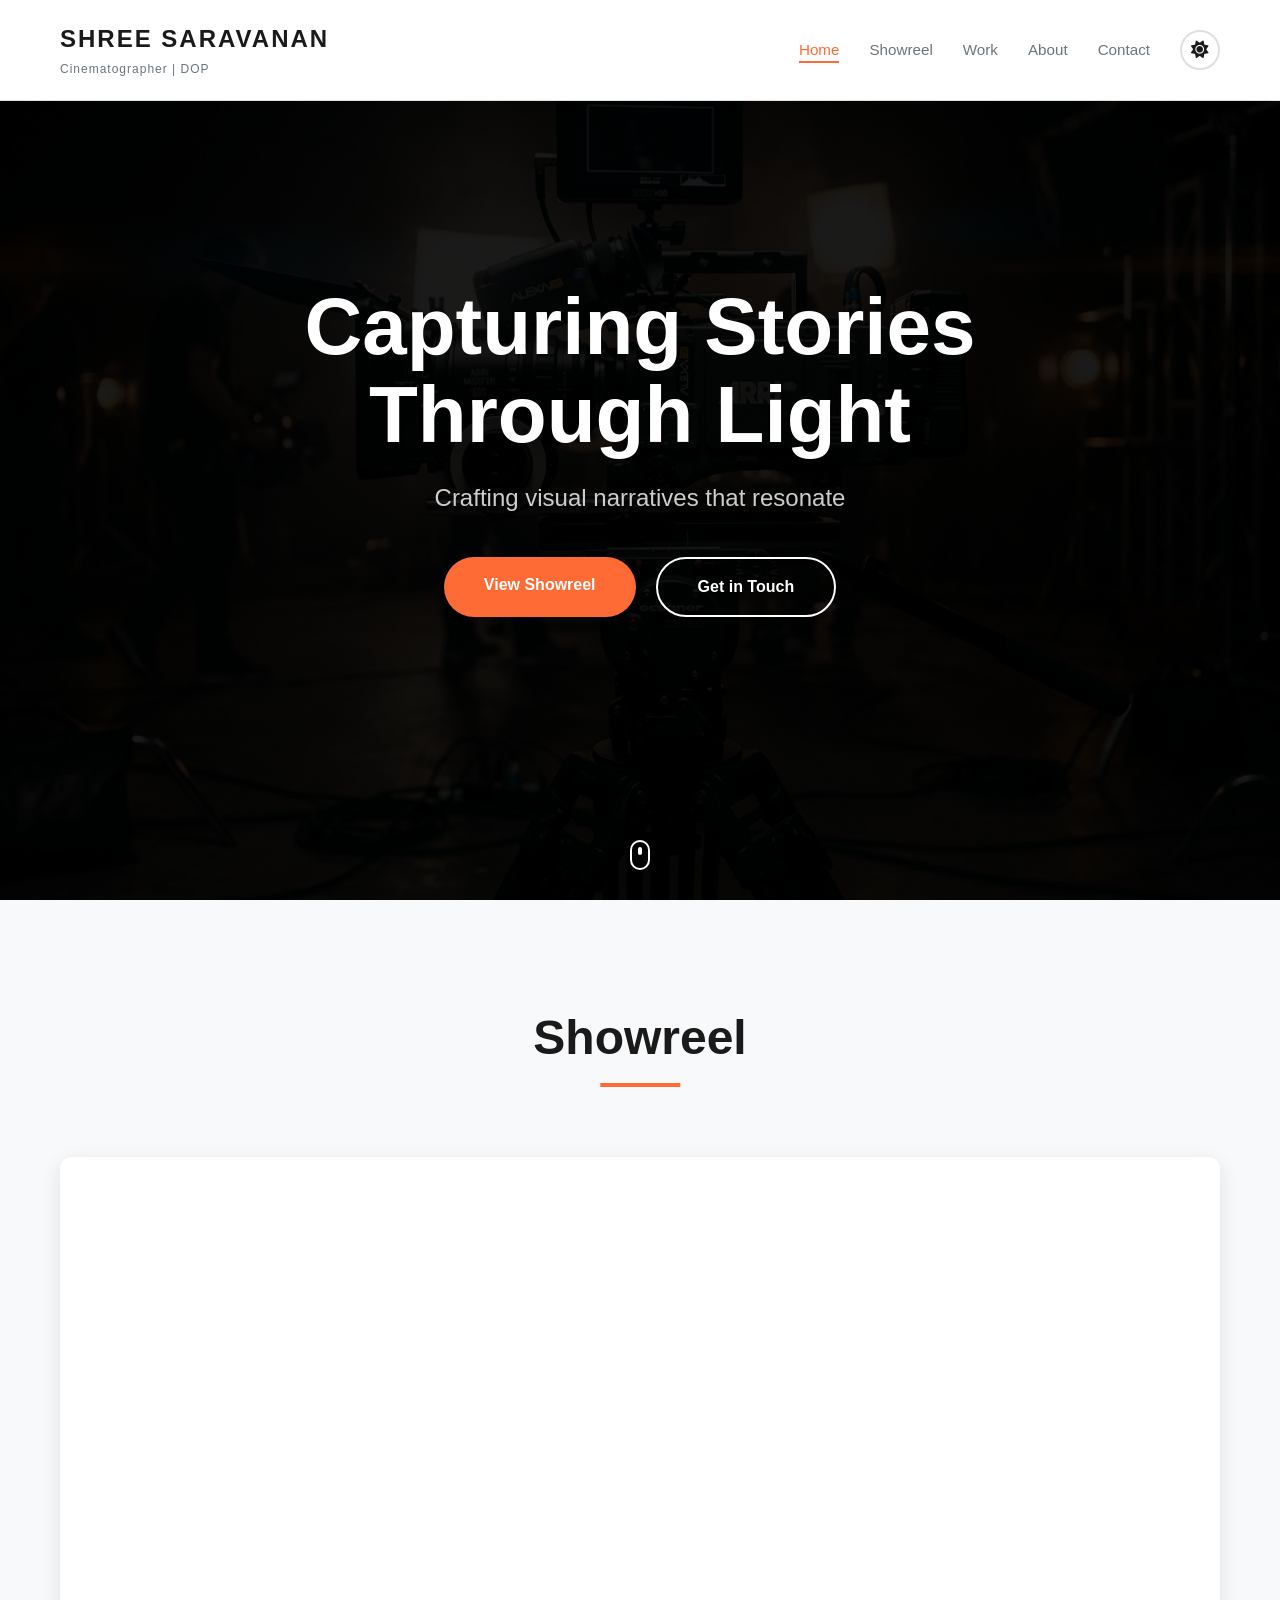
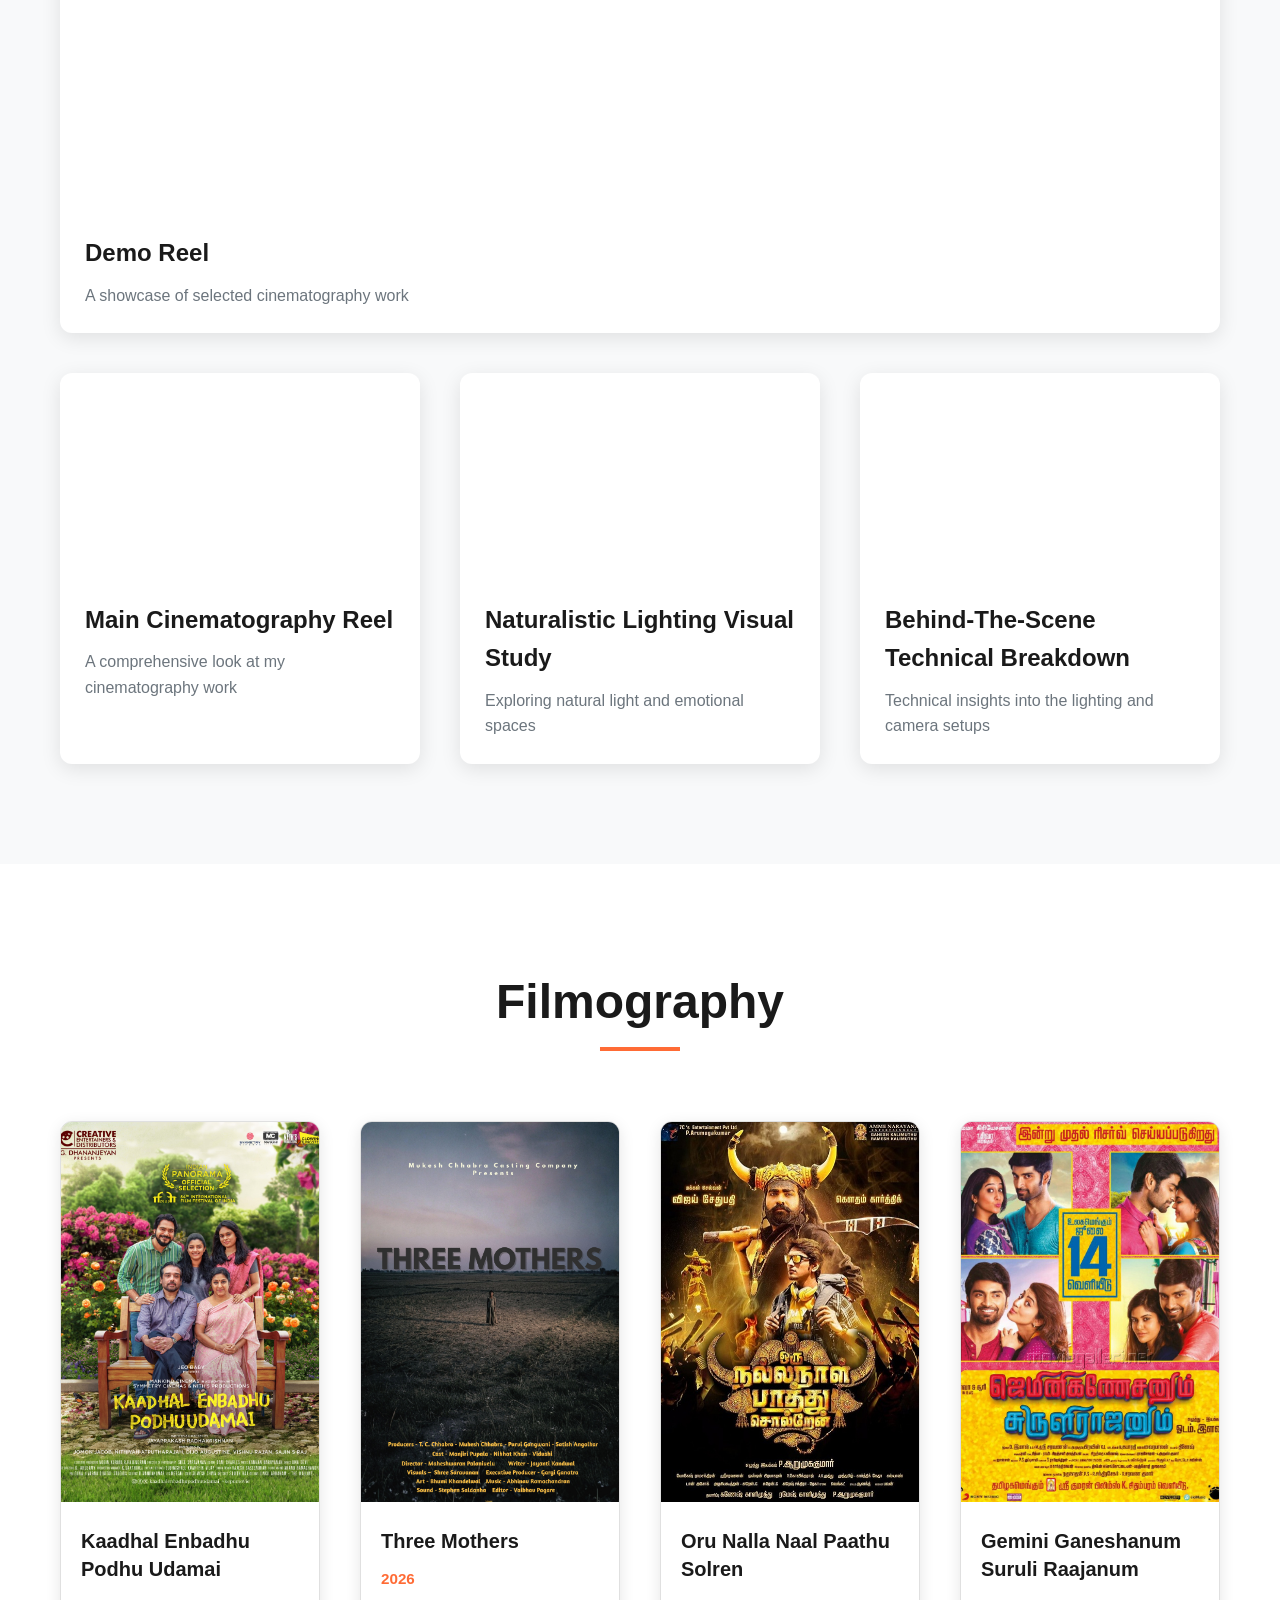
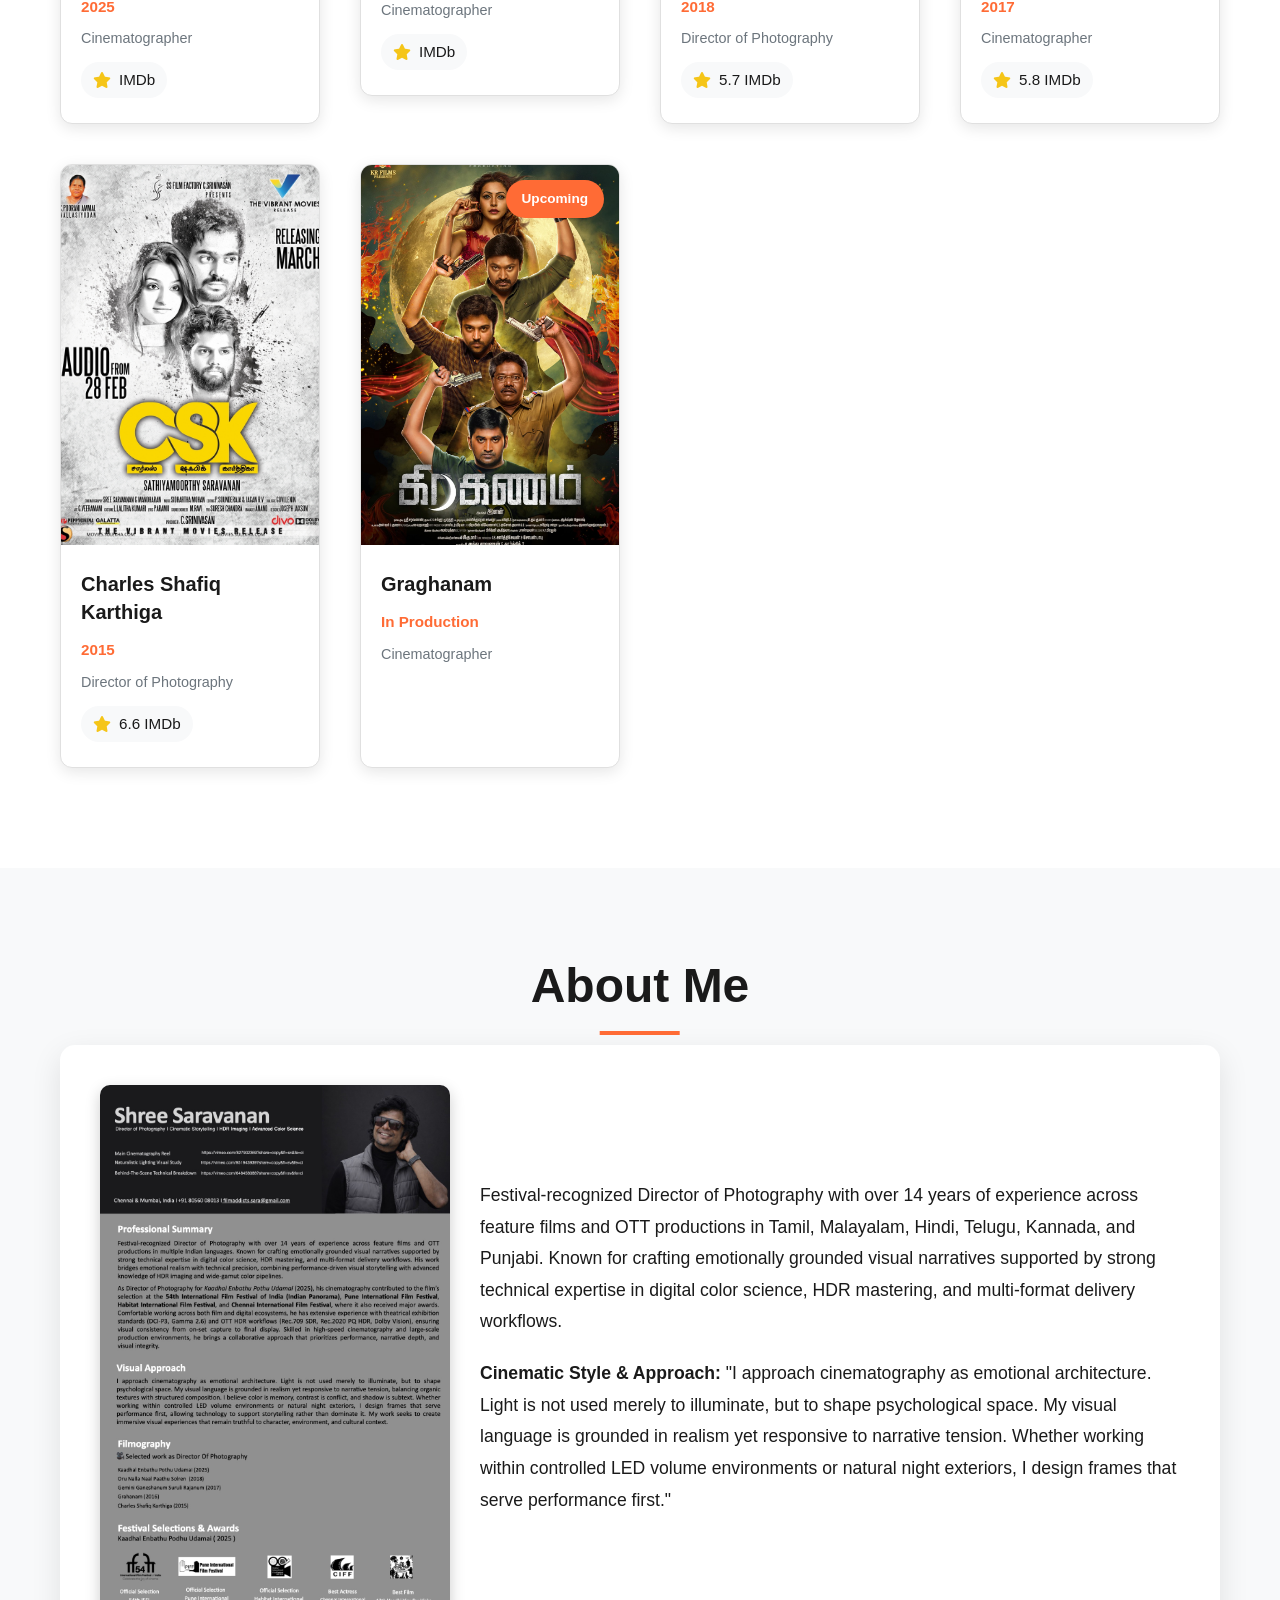
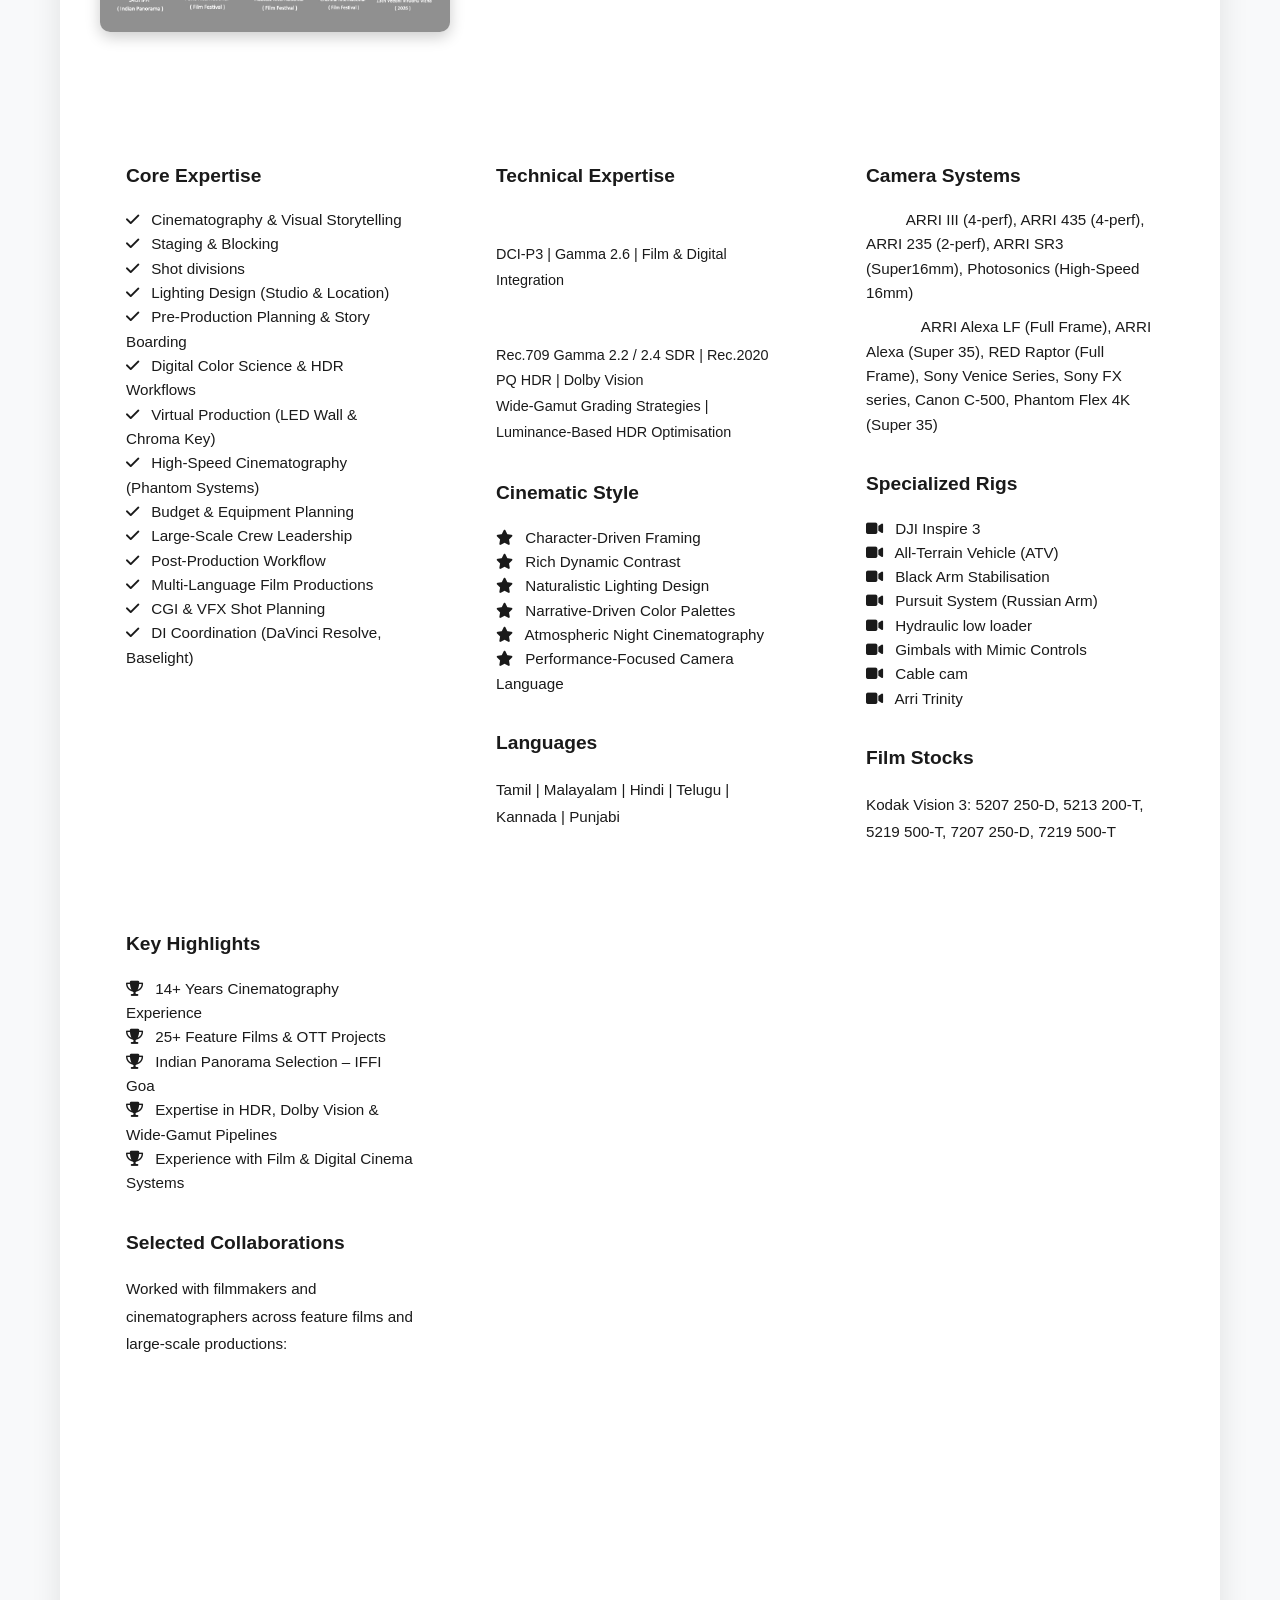
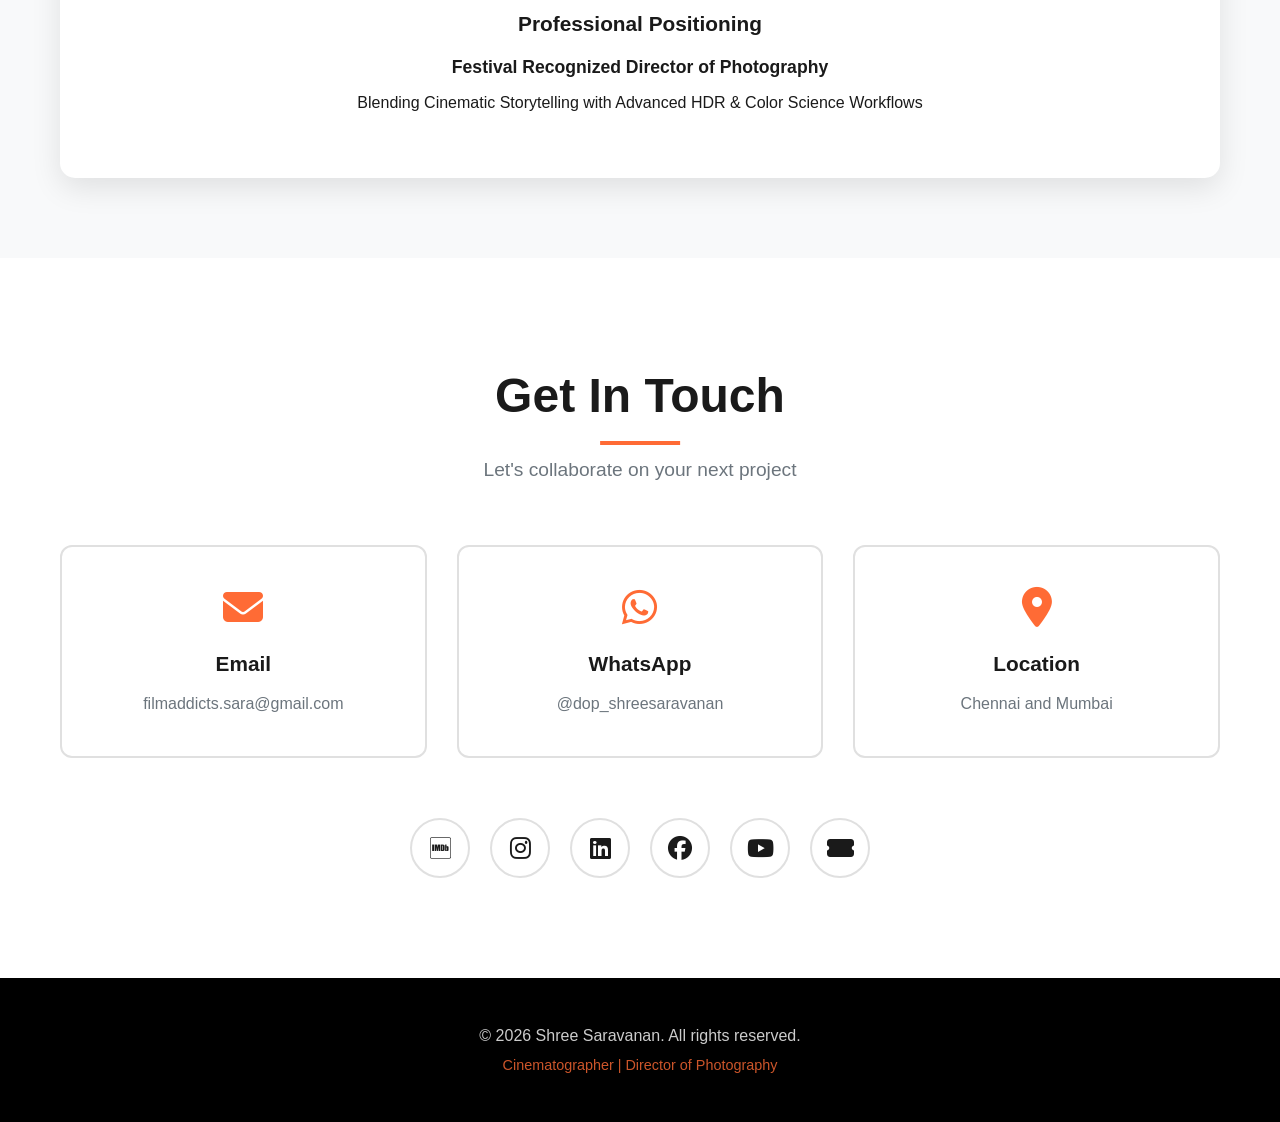
==== commit 7c43e59d: "Fix text color and add zoom modal to profile image" ====
--- a/index.html
+++ b/index.html
@@ -215,7 +215,7 @@
             <h2 class="section-title">About Me</h2>
             <div style="background: var(--card-bg); padding: 40px; border-radius: 15px; box-shadow: 0 10px 30px rgba(0,0,0,0.1); line-height: 1.8; display: flex; flex-wrap: wrap; gap: 30px; align-items: center;">
                 <div style="flex: 1; min-width: 250px; display: flex; justify-content: center;">
-                    <img src="images/profile.jpg" alt="Shree Saravanan" style="max-width: 100%; border-radius: 10px; box-shadow: 0 5px 15px rgba(0,0,0,0.2);">
+                    <img src="images/profile.jpg" alt="Shree Saravanan" class="clickable-img" style="max-width: 100%; border-radius: 10px; box-shadow: 0 5px 15px rgba(0,0,0,0.2);" onclick="document.getElementById('imageModal').style.display='block'; document.getElementById('expandedImg').src=this.src;">
                 </div>
                 <div style="flex: 2; min-width: 300px;">
                     <p style="margin-bottom: 20px; font-size: 1.1rem; color: var(--text-color);">
@@ -323,7 +323,7 @@
                 
                 <div style="width: 100%; margin-top: 40px; padding: 20px; background: rgba(255,255,255,0.05); border-radius: 10px; text-align: center;">
                     <h3 style="color: var(--primary-color); margin-bottom: 10px; font-size: 1.3rem;">Professional Positioning</h3>
-                    <p style="color: #fff; font-size: 1.1rem; font-weight: bold;">Festival Recognized Director of Photography</p>
+                    <p style="color: var(--text-color); font-size: 1.1rem; font-weight: bold;">Festival Recognized Director of Photography</p>
                     <p style="color: var(--text-color); font-size: 1rem; margin-top: 5px;">Blending Cinematic Storytelling with Advanced HDR & Color Science Workflows</p>
                 </div>
             </div>
@@ -387,6 +387,12 @@
         </div>
     </footer>
 
+    <!-- Image Modal -->
+    <div id="imageModal" class="modal" onclick="this.style.display='none'">
+        <span class="close">&times;</span>
+        <img class="modal-content" id="expandedImg">
+    </div>
+
     <script src="script.js"></script>
 </body>
 </html>
--- a/style.css
+++ b/style.css
@@ -860,3 +860,45 @@
         gap: 20px;
     }
 }
+
+/* Image Modal */
+.modal {
+  display: none;
+  position: fixed;
+  z-index: 1000;
+  padding-top: 100px;
+  left: 0;
+  top: 0;
+  width: 100%;
+  height: 100%;
+  overflow: auto;
+  background-color: rgba(0,0,0,0.9);
+}
+
+.modal-content {
+  margin: auto;
+  display: block;
+  max-width: 90%;
+  max-height: 80vh;
+  object-fit: contain;
+}
+
+.modal .close {
+  position: absolute;
+  top: 15px;
+  right: 35px;
+  color: #f1f1f1;
+  font-size: 40px;
+  font-weight: bold;
+  cursor: pointer;
+}
+
+.clickable-img {
+  cursor: pointer;
+  transition: 0.3s;
+}
+
+.clickable-img:hover {
+  opacity: 0.8;
+  transform: scale(1.02);
+}
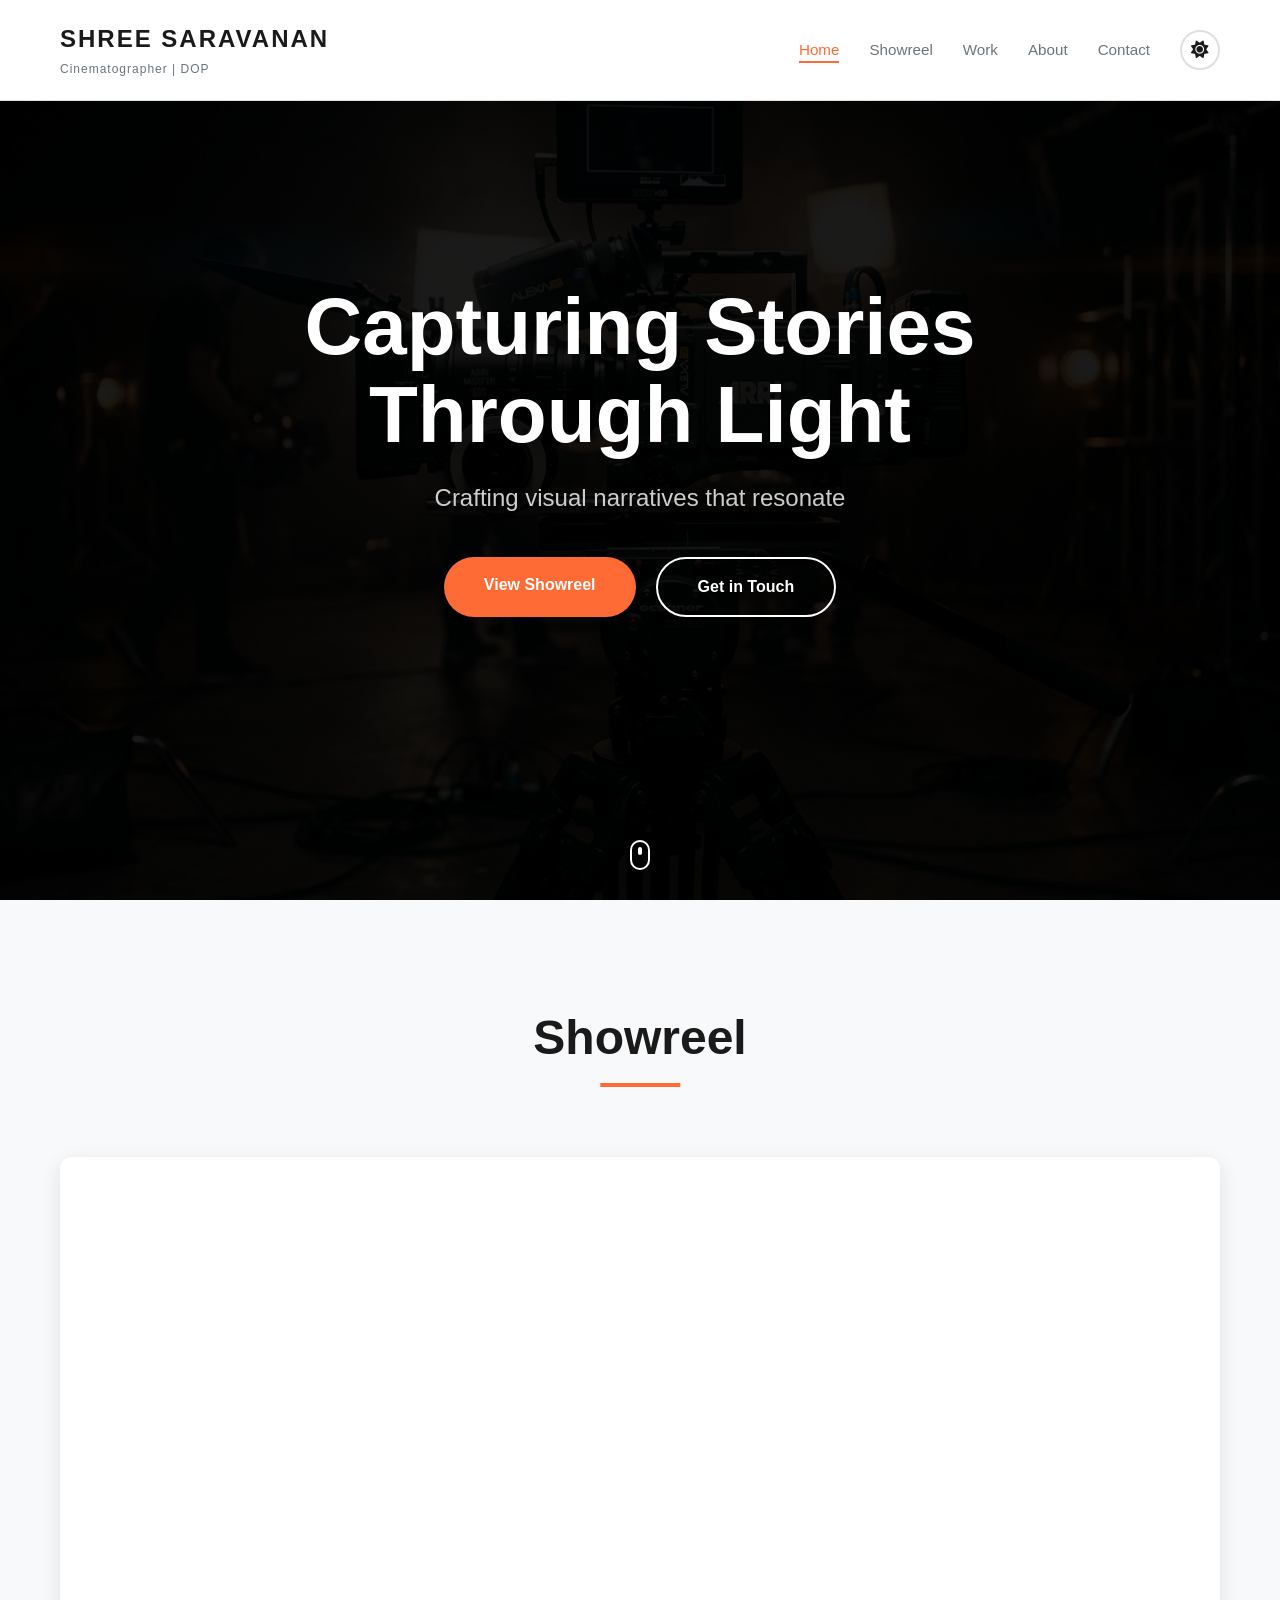
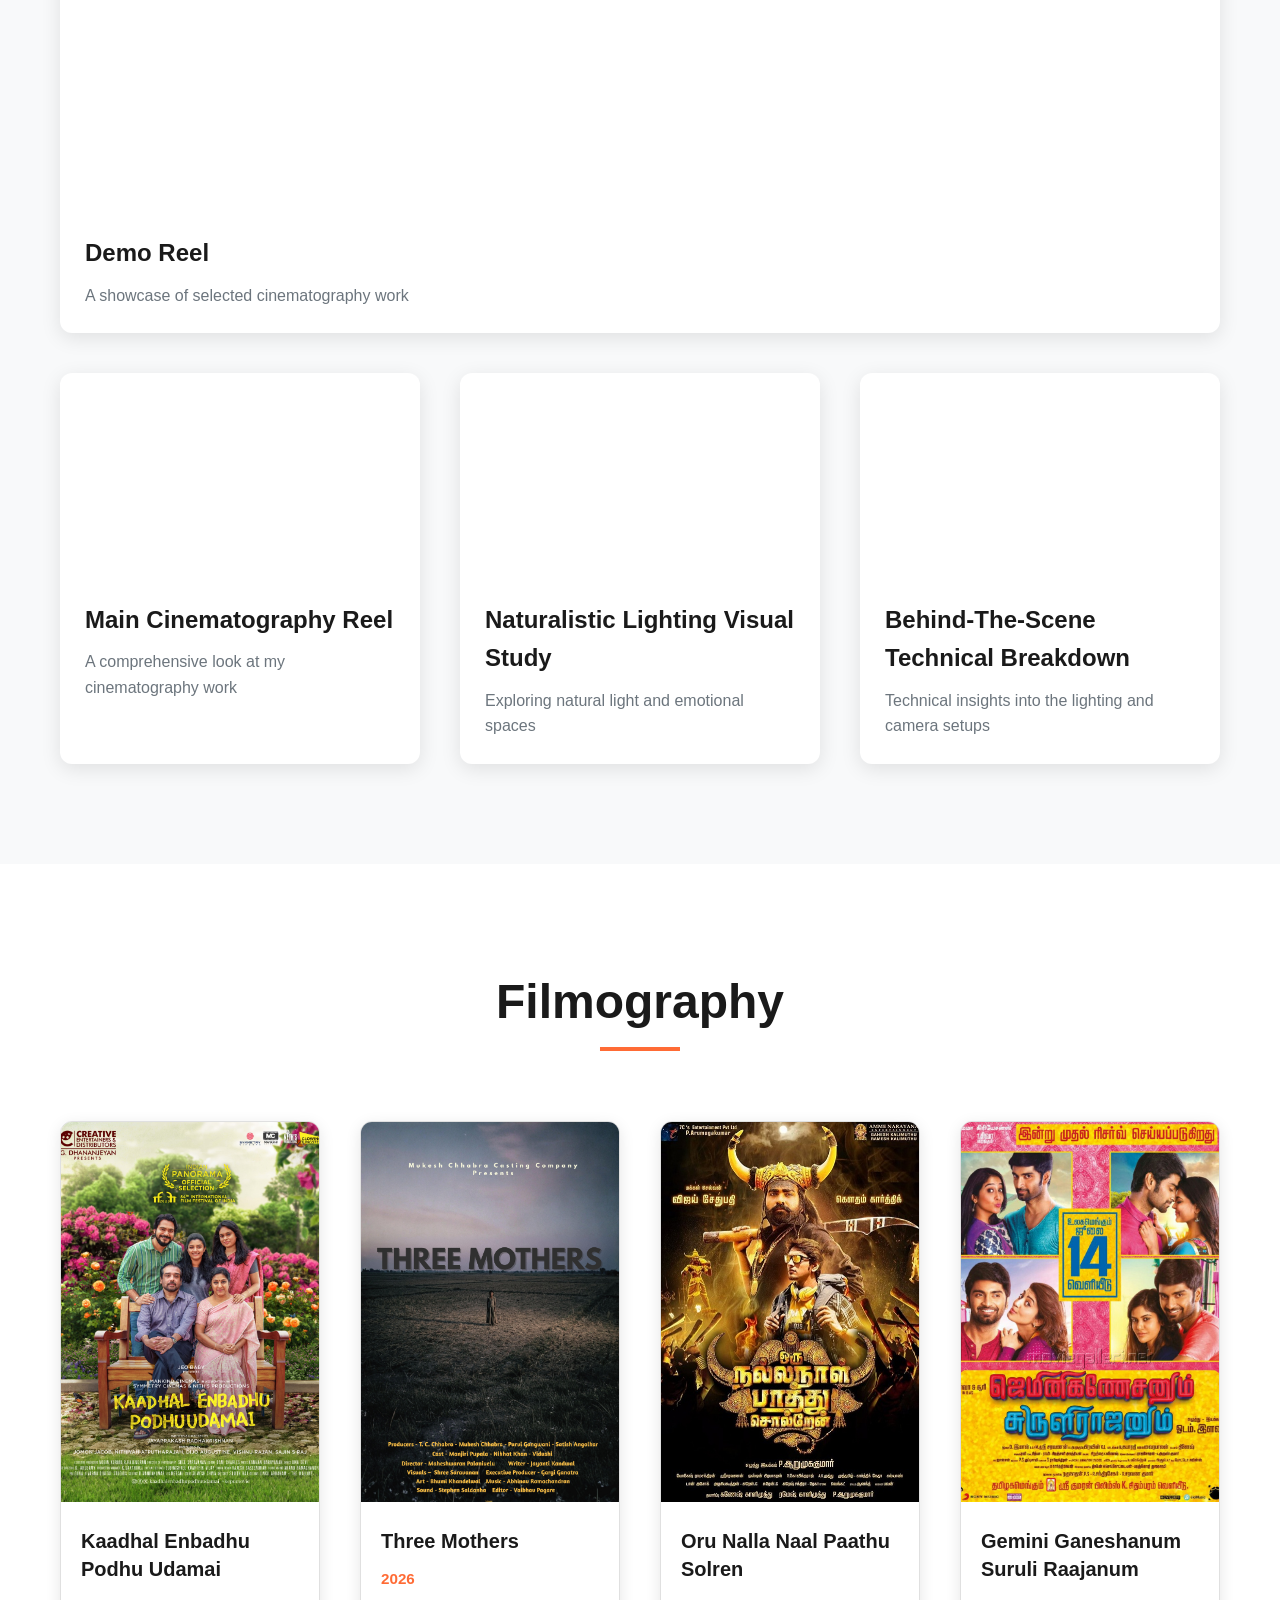
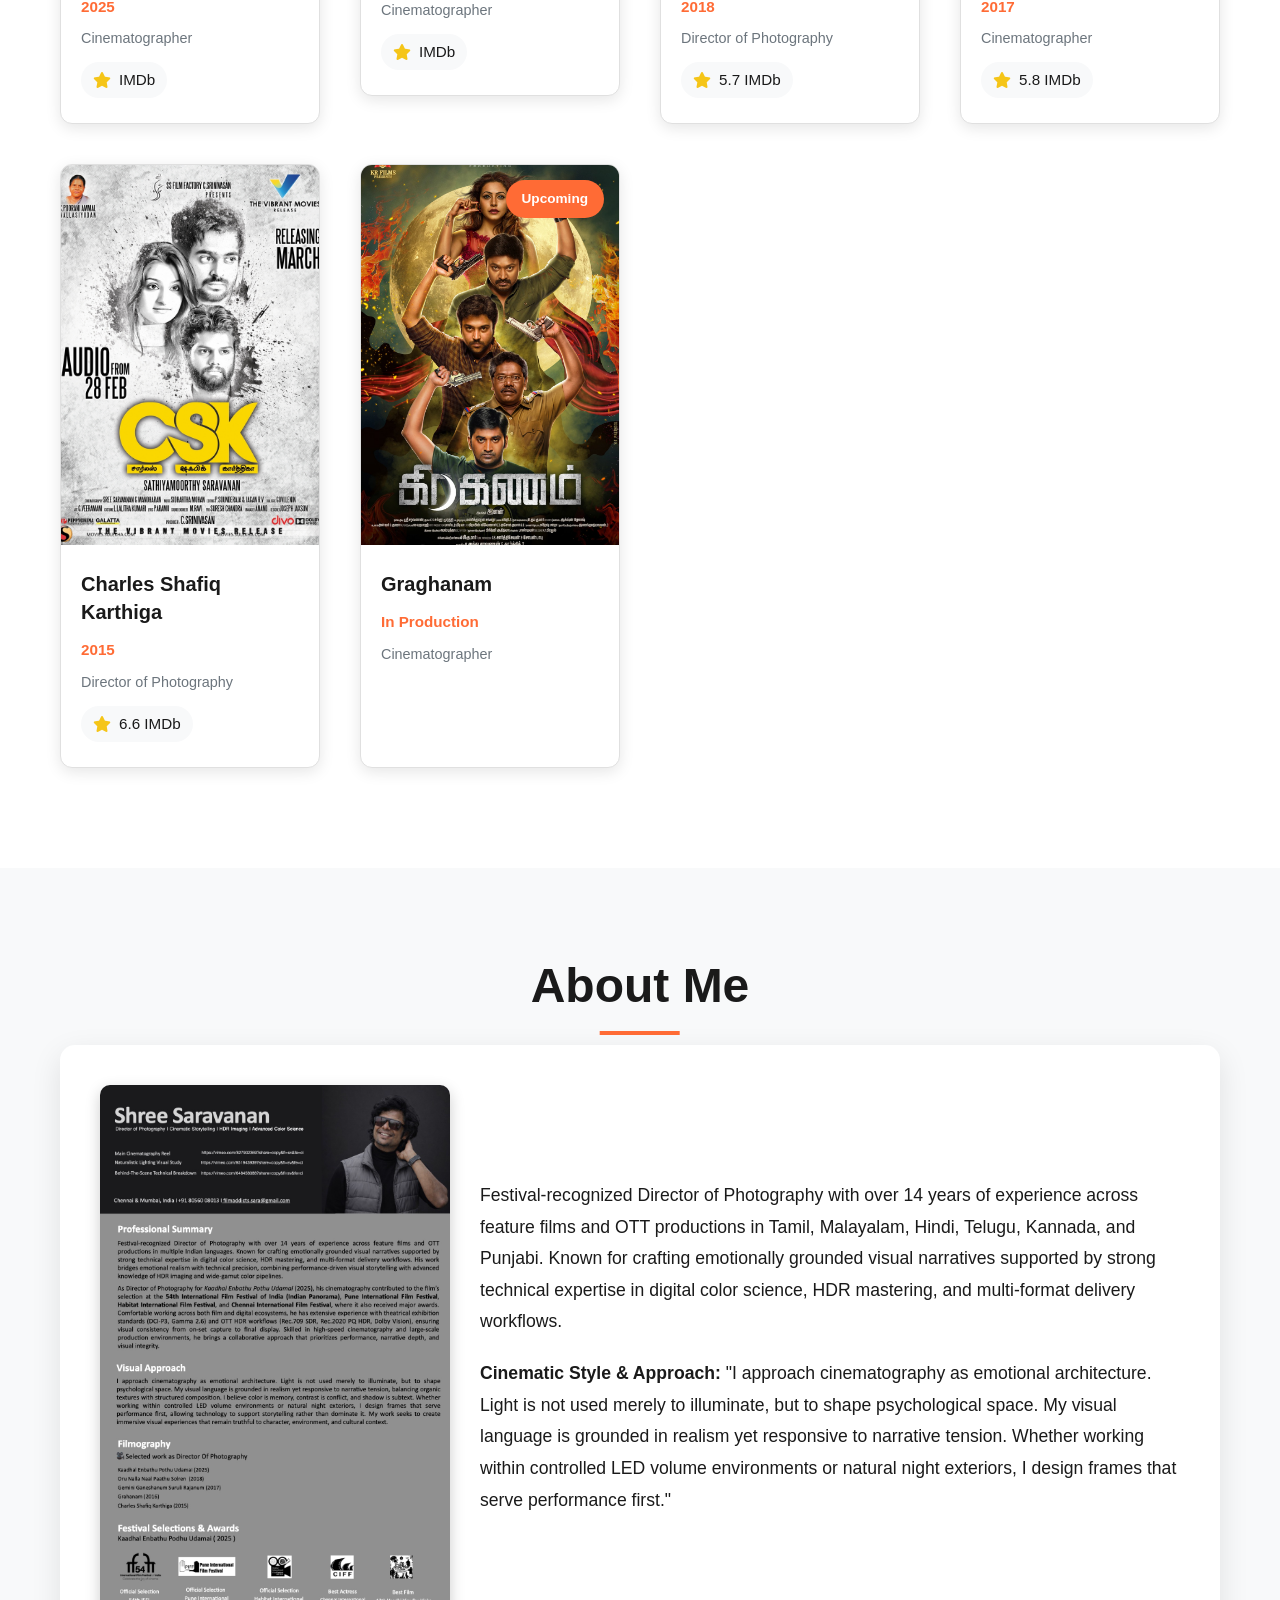
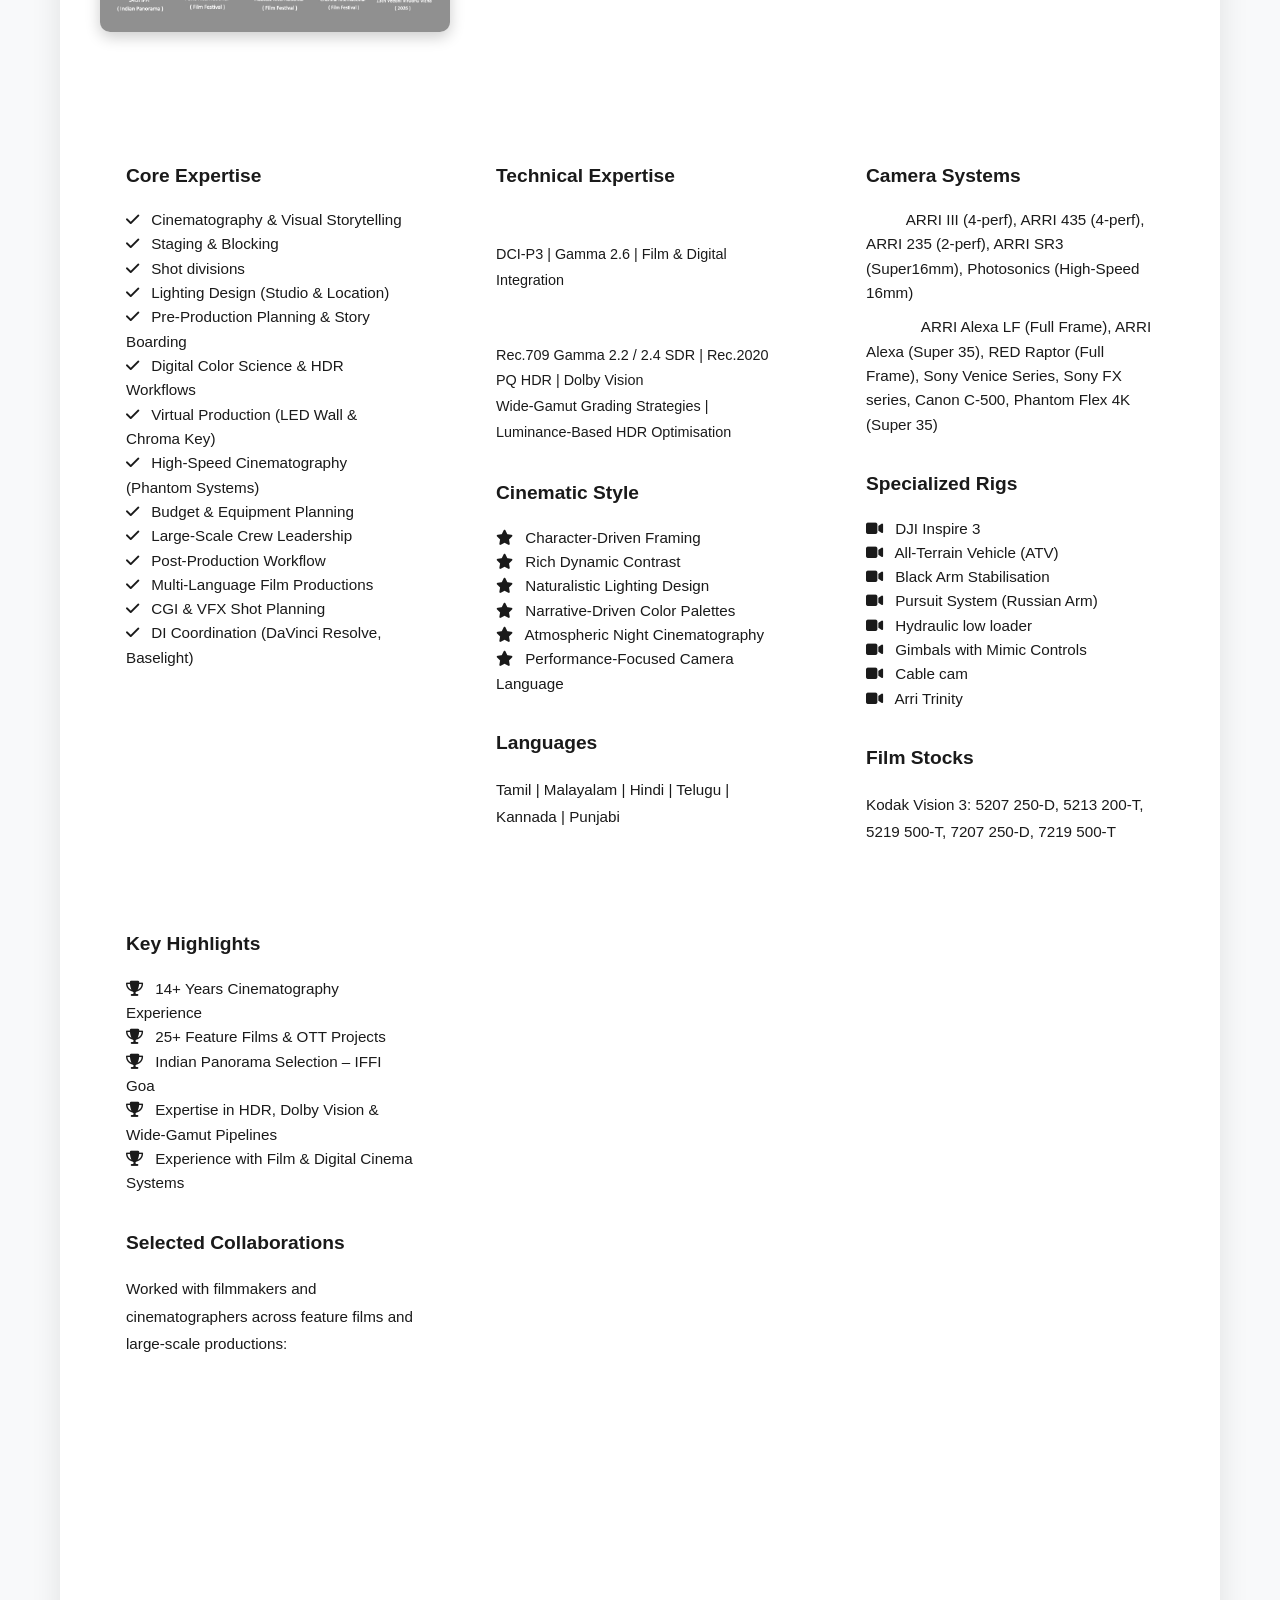
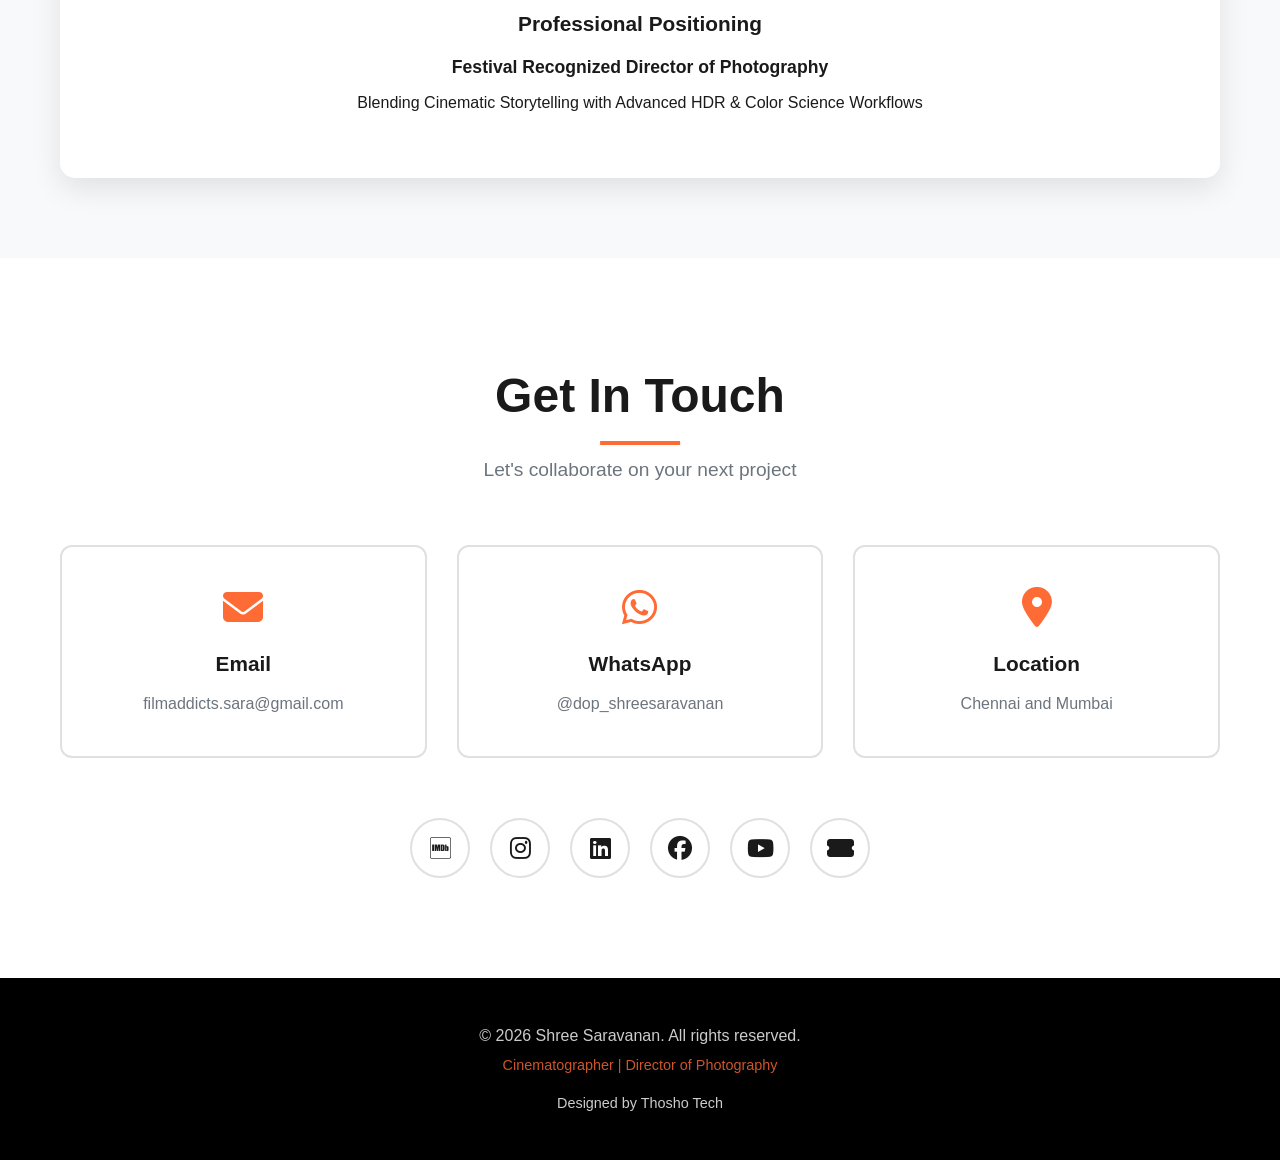
==== commit 0f85e169: "Add Thosho Tech link to footer" ====
--- a/index.html
+++ b/index.html
@@ -384,6 +384,7 @@
         <div class="container">
             <p>&copy; 2026 Shree Saravanan. All rights reserved.</p>
             <p class="footer-tagline">Cinematographer | Director of Photography</p>
+            <p style="margin-top: 15px; font-size: 0.9rem;">Designed by <a href="https://thoshotech.com" target="_blank" style="color: var(--primary-color); text-decoration: none;">Thosho Tech</a></p>
         </div>
     </footer>
 
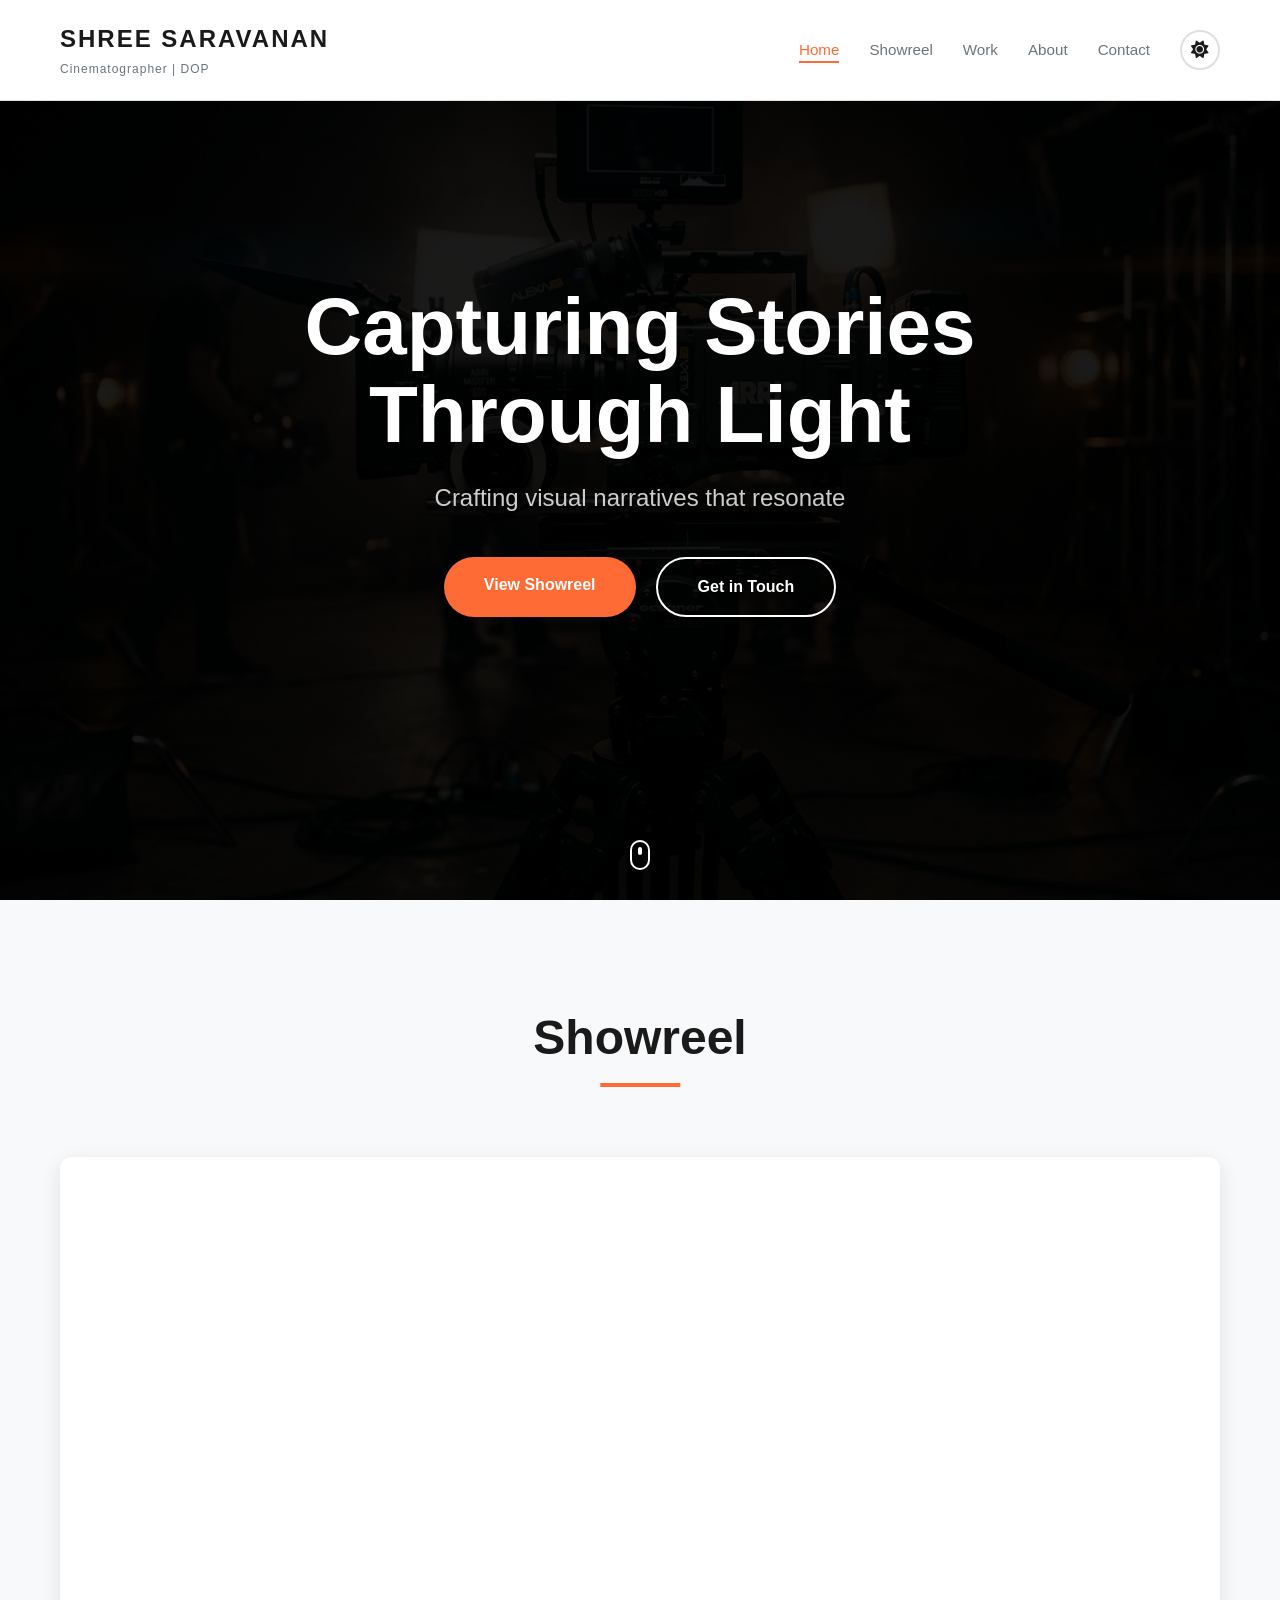
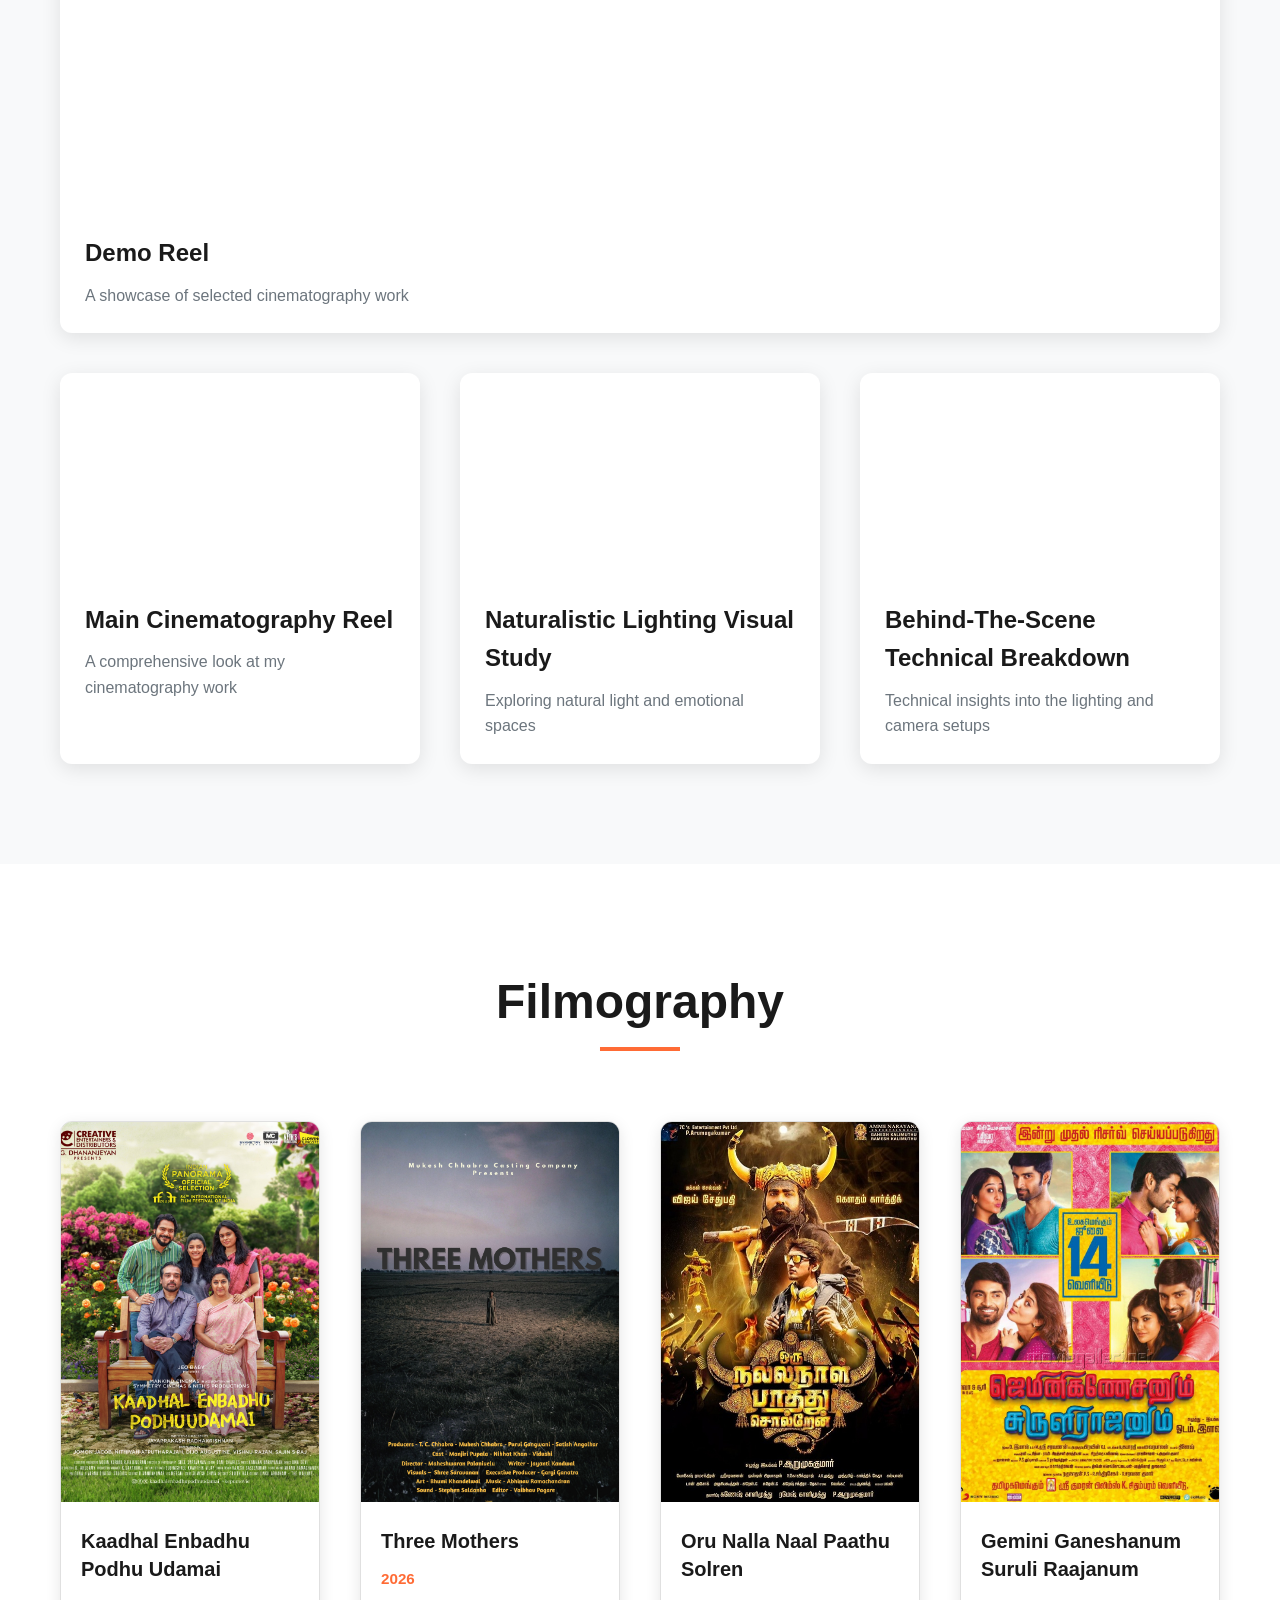
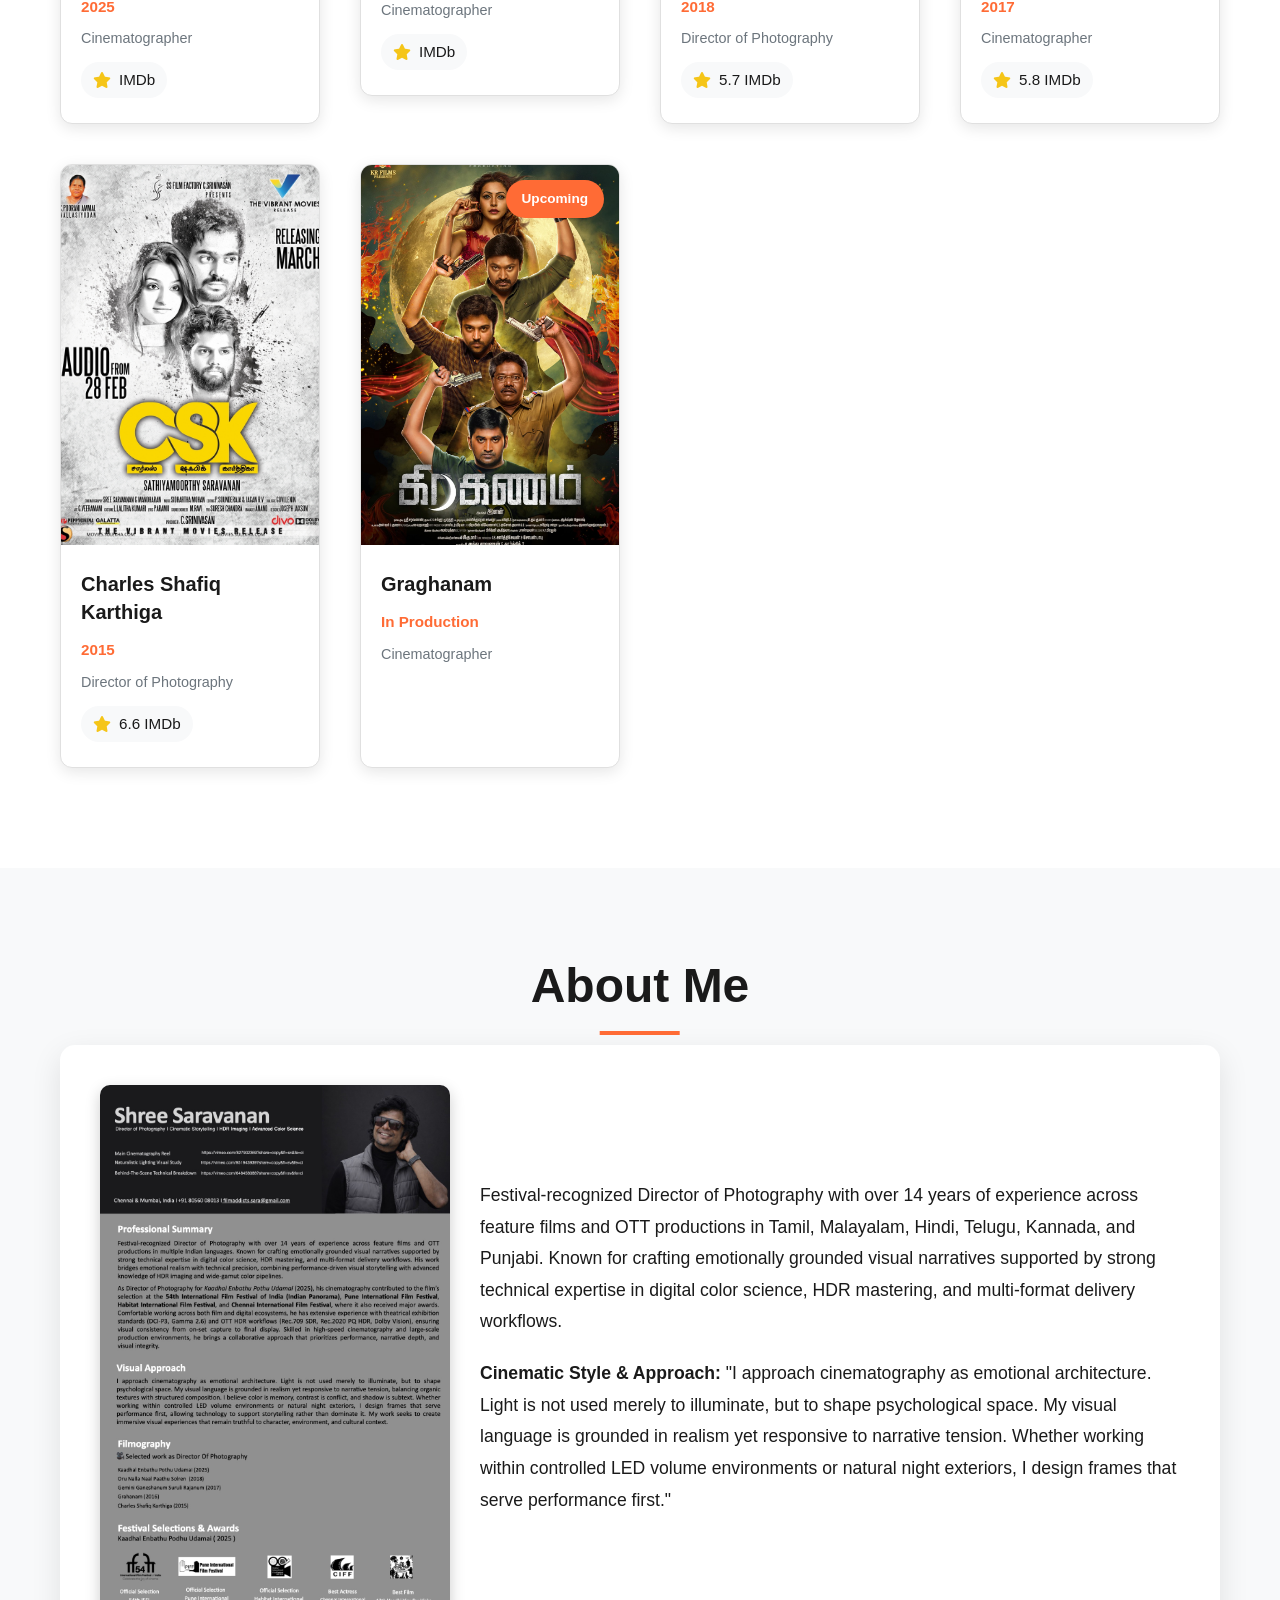
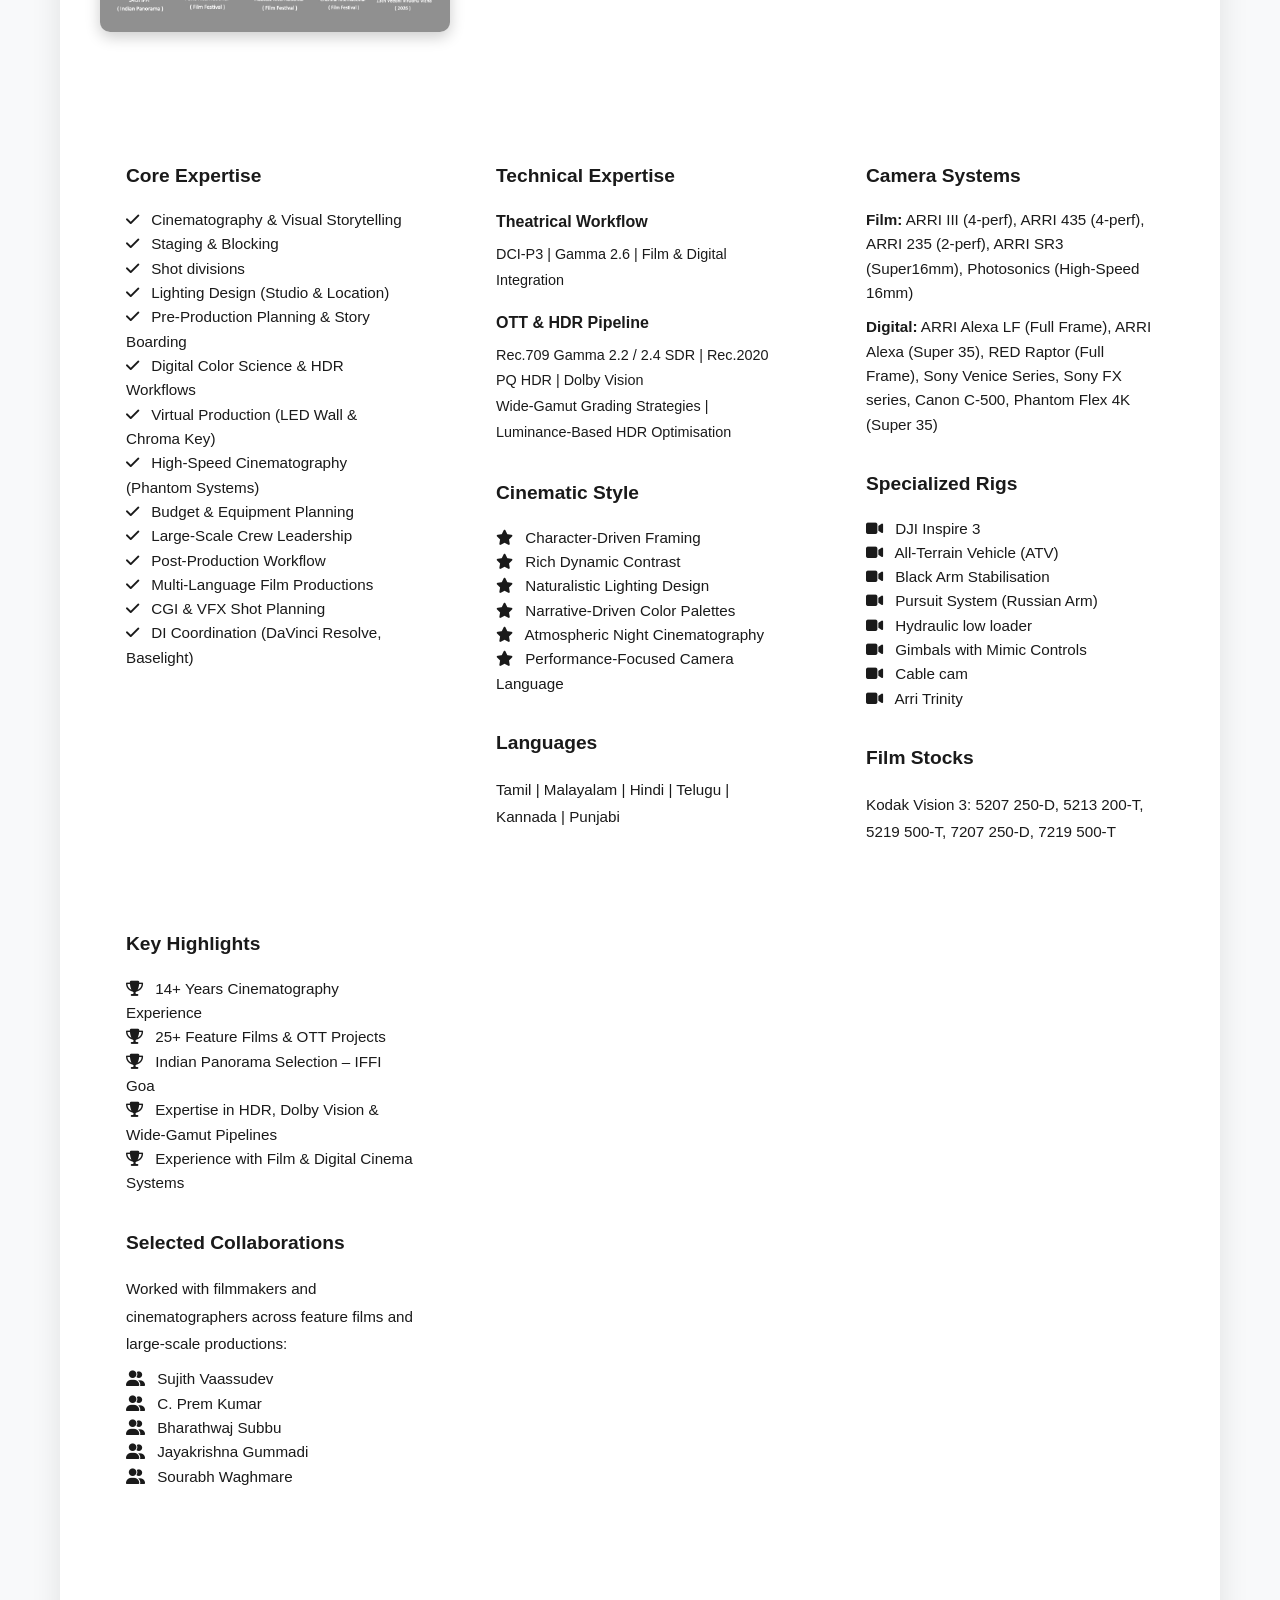
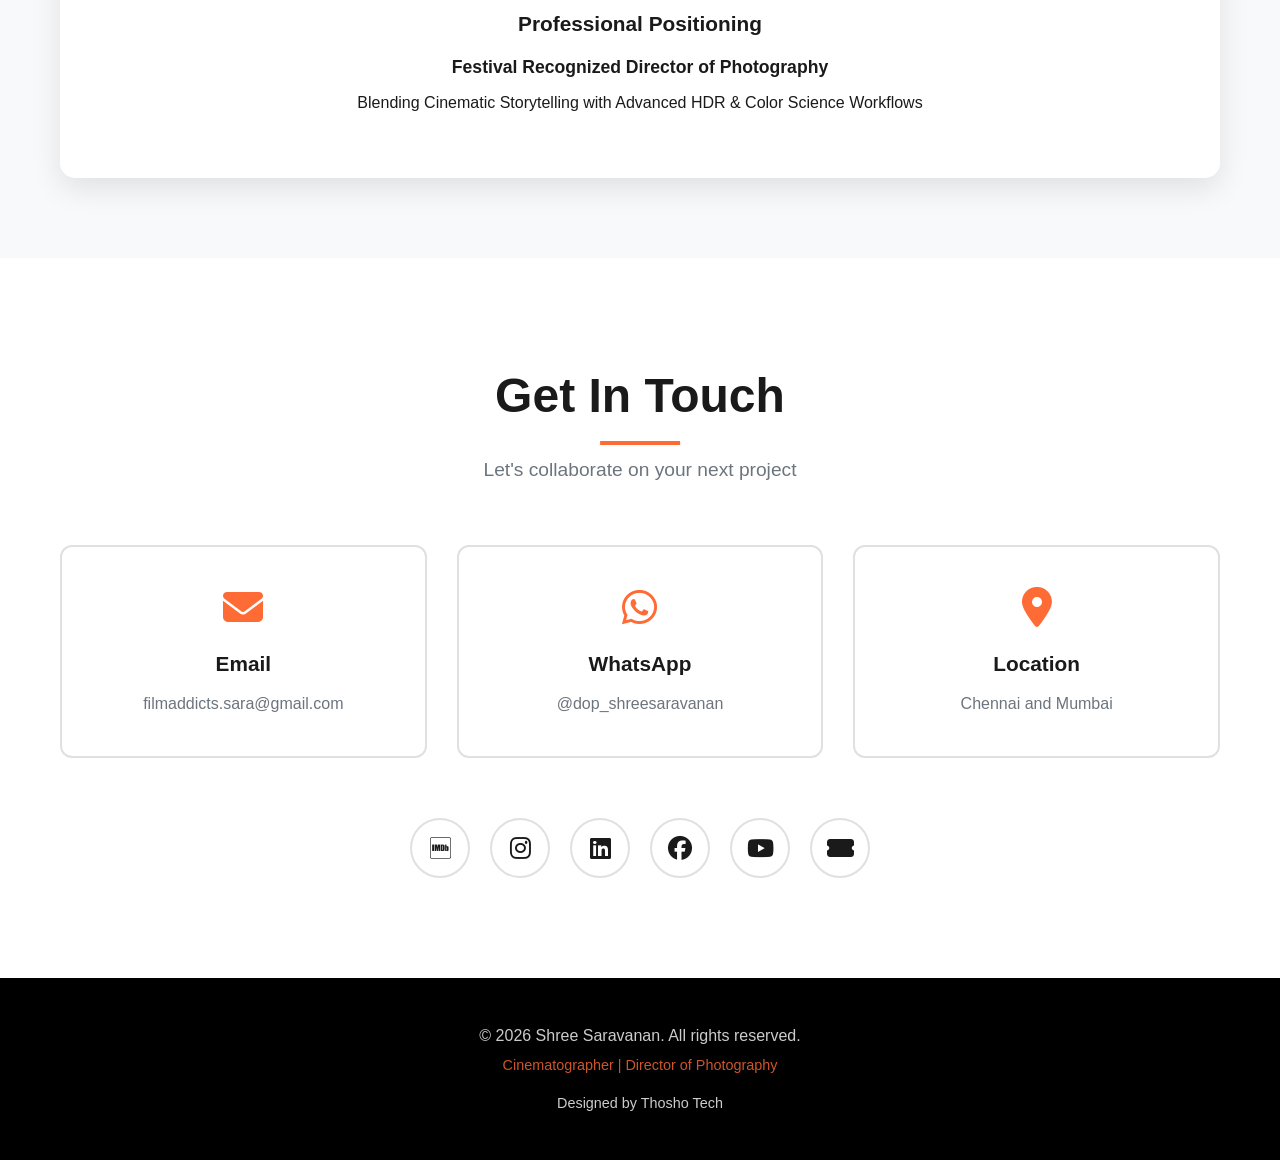
==== commit f02b39c6: "Fix text color for readability in light mode" ====
--- a/index.html
+++ b/index.html
@@ -252,11 +252,11 @@
                     <div class="expertise-card">
                         <h3 style="color: var(--primary-color); margin-bottom: 15px; font-size: 1.2rem;">Technical Expertise</h3>
                         <div style="margin-bottom: 15px;">
-                            <strong style="color: #fff;">Theatrical Workflow</strong>
+                            <strong style="color: var(--text-color);">Theatrical Workflow</strong>
                             <p style="color: var(--text-color); font-size: 0.9rem; margin-top: 5px;">DCI-P3 | Gamma 2.6 | Film & Digital Integration</p>
                         </div>
                         <div style="margin-bottom: 15px;">
-                            <strong style="color: #fff;">OTT & HDR Pipeline</strong>
+                            <strong style="color: var(--text-color);">OTT & HDR Pipeline</strong>
                             <p style="color: var(--text-color); font-size: 0.9rem; margin-top: 5px;">Rec.709 Gamma 2.2 / 2.4 SDR | Rec.2020 PQ HDR | Dolby Vision<br>Wide-Gamut Grading Strategies | Luminance-Based HDR Optimisation</p>
                         </div>
 
@@ -278,8 +278,8 @@
                     <div class="expertise-card">
                         <h3 style="color: var(--primary-color); margin-bottom: 15px; font-size: 1.2rem;">Camera Systems</h3>
                         <ul style="list-style-type: none; padding-left: 0; color: var(--text-color); font-size: 0.95rem; line-height: 1.6;">
-                            <li><strong style="color: #fff;">Film:</strong> ARRI III (4-perf), ARRI 435 (4-perf), ARRI 235 (2-perf), ARRI SR3 (Super16mm), Photosonics (High-Speed 16mm)</li>
-                            <li style="margin-top: 10px;"><strong style="color: #fff;">Digital:</strong> ARRI Alexa LF (Full Frame), ARRI Alexa (Super 35), RED Raptor (Full Frame), Sony Venice Series, Sony FX series, Canon C-500, Phantom Flex 4K (Super 35)</li>
+                            <li><strong style="color: var(--text-color);">Film:</strong> ARRI III (4-perf), ARRI 435 (4-perf), ARRI 235 (2-perf), ARRI SR3 (Super16mm), Photosonics (High-Speed 16mm)</li>
+                            <li style="margin-top: 10px;"><strong style="color: var(--text-color);">Digital:</strong> ARRI Alexa LF (Full Frame), ARRI Alexa (Super 35), RED Raptor (Full Frame), Sony Venice Series, Sony FX series, Canon C-500, Phantom Flex 4K (Super 35)</li>
                         </ul>
 
                         <h3 style="color: var(--primary-color); margin-top: 30px; margin-bottom: 15px; font-size: 1.2rem;">Specialized Rigs</h3>
@@ -312,11 +312,11 @@
                         <h3 style="color: var(--primary-color); margin-top: 30px; margin-bottom: 15px; font-size: 1.2rem;">Selected Collaborations</h3>
                         <p style="color: var(--text-color); font-size: 0.95rem; margin-bottom: 10px;">Worked with filmmakers and cinematographers across feature films and large-scale productions:</p>
                         <ul style="list-style-type: none; padding-left: 0; font-size: 0.95rem; line-height: 1.6;">
-                            <li><a href="https://en.wikipedia.org/wiki/Sujith_Vaassudev" target="_blank" style="color: #fff; text-decoration: none;"><i class="fas fa-user-friends" style="color: var(--primary-color); margin-right: 8px;"></i> Sujith Vaassudev</a></li>
-                            <li><a href="https://en.wikipedia.org/wiki/C._Prem_Kumar" target="_blank" style="color: #fff; text-decoration: none;"><i class="fas fa-user-friends" style="color: var(--primary-color); margin-right: 8px;"></i> C. Prem Kumar</a></li>
-                            <li><a href="https://bharathwaaj.com/" target="_blank" style="color: #fff; text-decoration: none;"><i class="fas fa-user-friends" style="color: var(--primary-color); margin-right: 8px;"></i> Bharathwaj Subbu</a></li>
-                            <li><a href="https://en.wikipedia.org/wiki/Jaya_Krishna_Gummadi" target="_blank" style="color: #fff; text-decoration: none;"><i class="fas fa-user-friends" style="color: var(--primary-color); margin-right: 8px;"></i> Jayakrishna Gummadi</a></li>
-                            <li><a href="https://sourabhwaghmare.com/" target="_blank" style="color: #fff; text-decoration: none;"><i class="fas fa-user-friends" style="color: var(--primary-color); margin-right: 8px;"></i> Sourabh Waghmare</a></li>
+                            <li><a href="https://en.wikipedia.org/wiki/Sujith_Vaassudev" target="_blank" style="color: var(--text-color); text-decoration: none;"><i class="fas fa-user-friends" style="color: var(--primary-color); margin-right: 8px;"></i> Sujith Vaassudev</a></li>
+                            <li><a href="https://en.wikipedia.org/wiki/C._Prem_Kumar" target="_blank" style="color: var(--text-color); text-decoration: none;"><i class="fas fa-user-friends" style="color: var(--primary-color); margin-right: 8px;"></i> C. Prem Kumar</a></li>
+                            <li><a href="https://bharathwaaj.com/" target="_blank" style="color: var(--text-color); text-decoration: none;"><i class="fas fa-user-friends" style="color: var(--primary-color); margin-right: 8px;"></i> Bharathwaj Subbu</a></li>
+                            <li><a href="https://en.wikipedia.org/wiki/Jaya_Krishna_Gummadi" target="_blank" style="color: var(--text-color); text-decoration: none;"><i class="fas fa-user-friends" style="color: var(--primary-color); margin-right: 8px;"></i> Jayakrishna Gummadi</a></li>
+                            <li><a href="https://sourabhwaghmare.com/" target="_blank" style="color: var(--text-color); text-decoration: none;"><i class="fas fa-user-friends" style="color: var(--primary-color); margin-right: 8px;"></i> Sourabh Waghmare</a></li>
                         </ul>
                     </div>
                 </div>
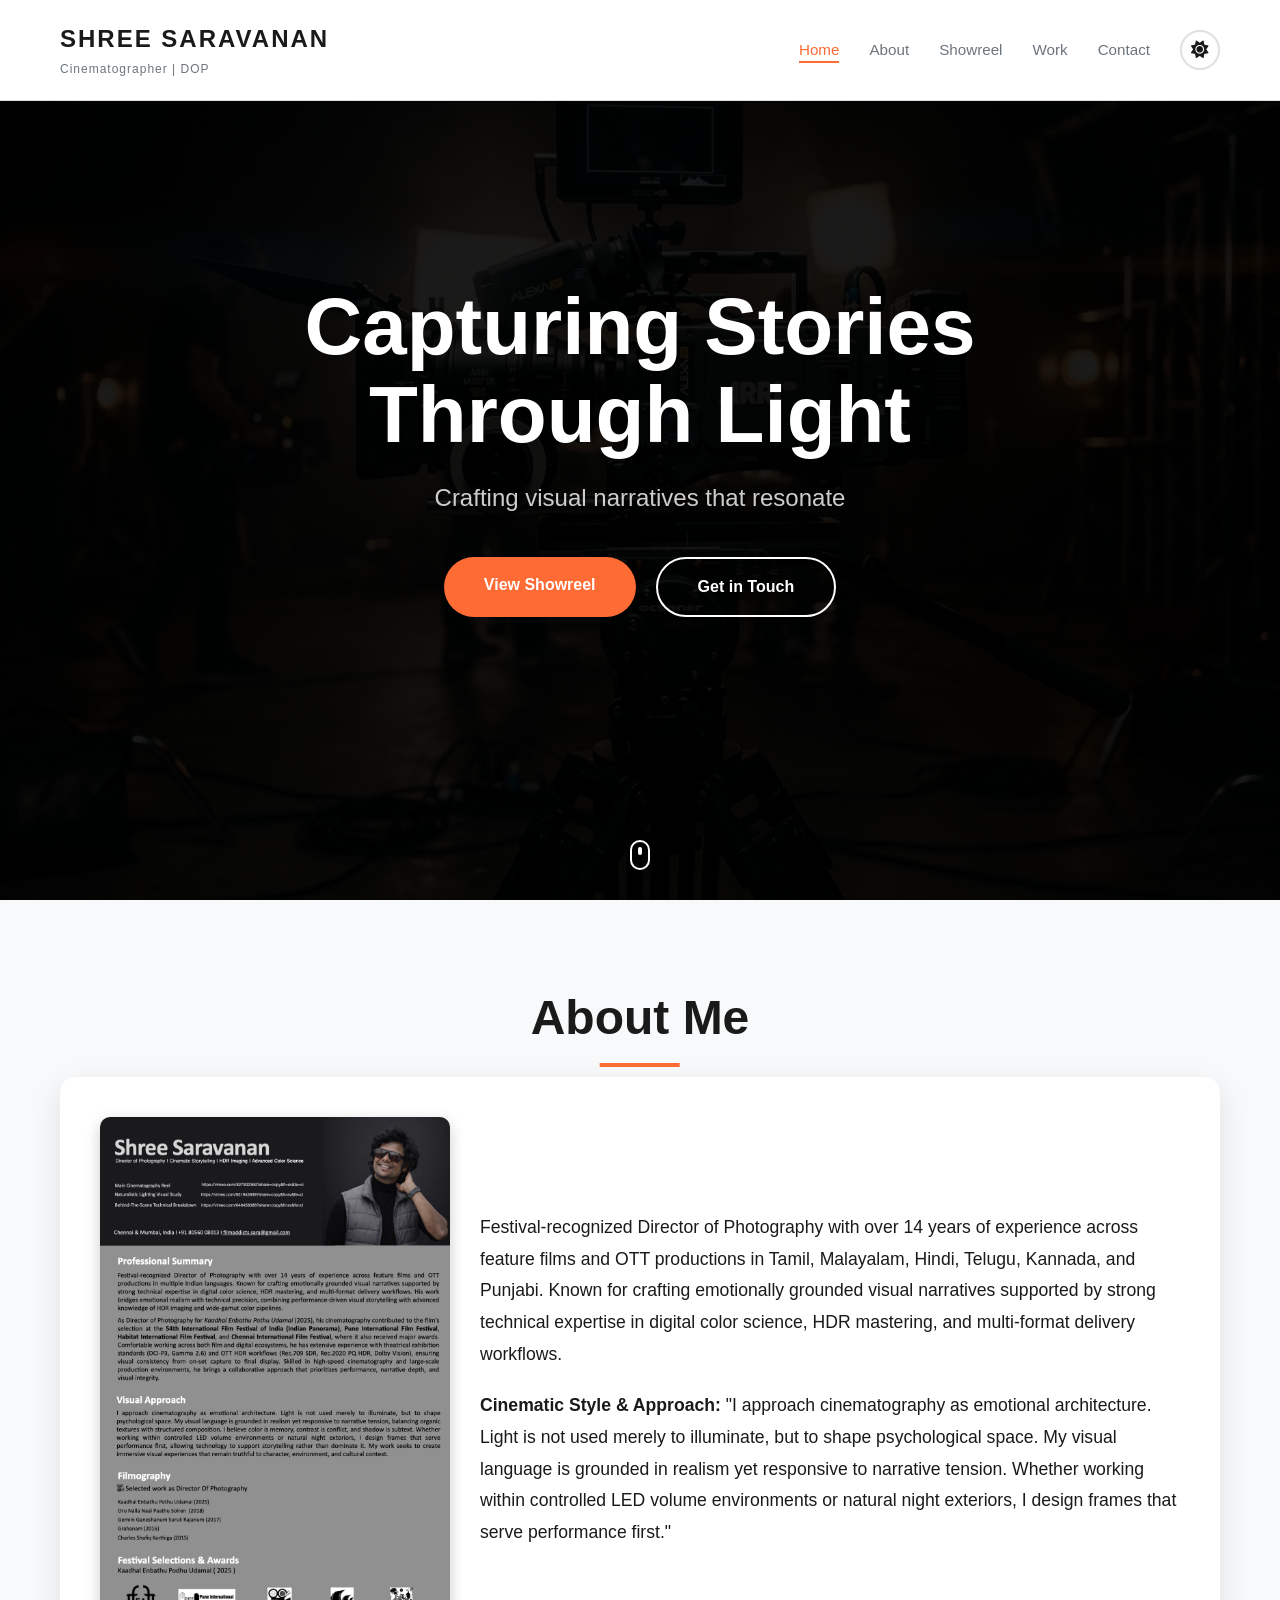
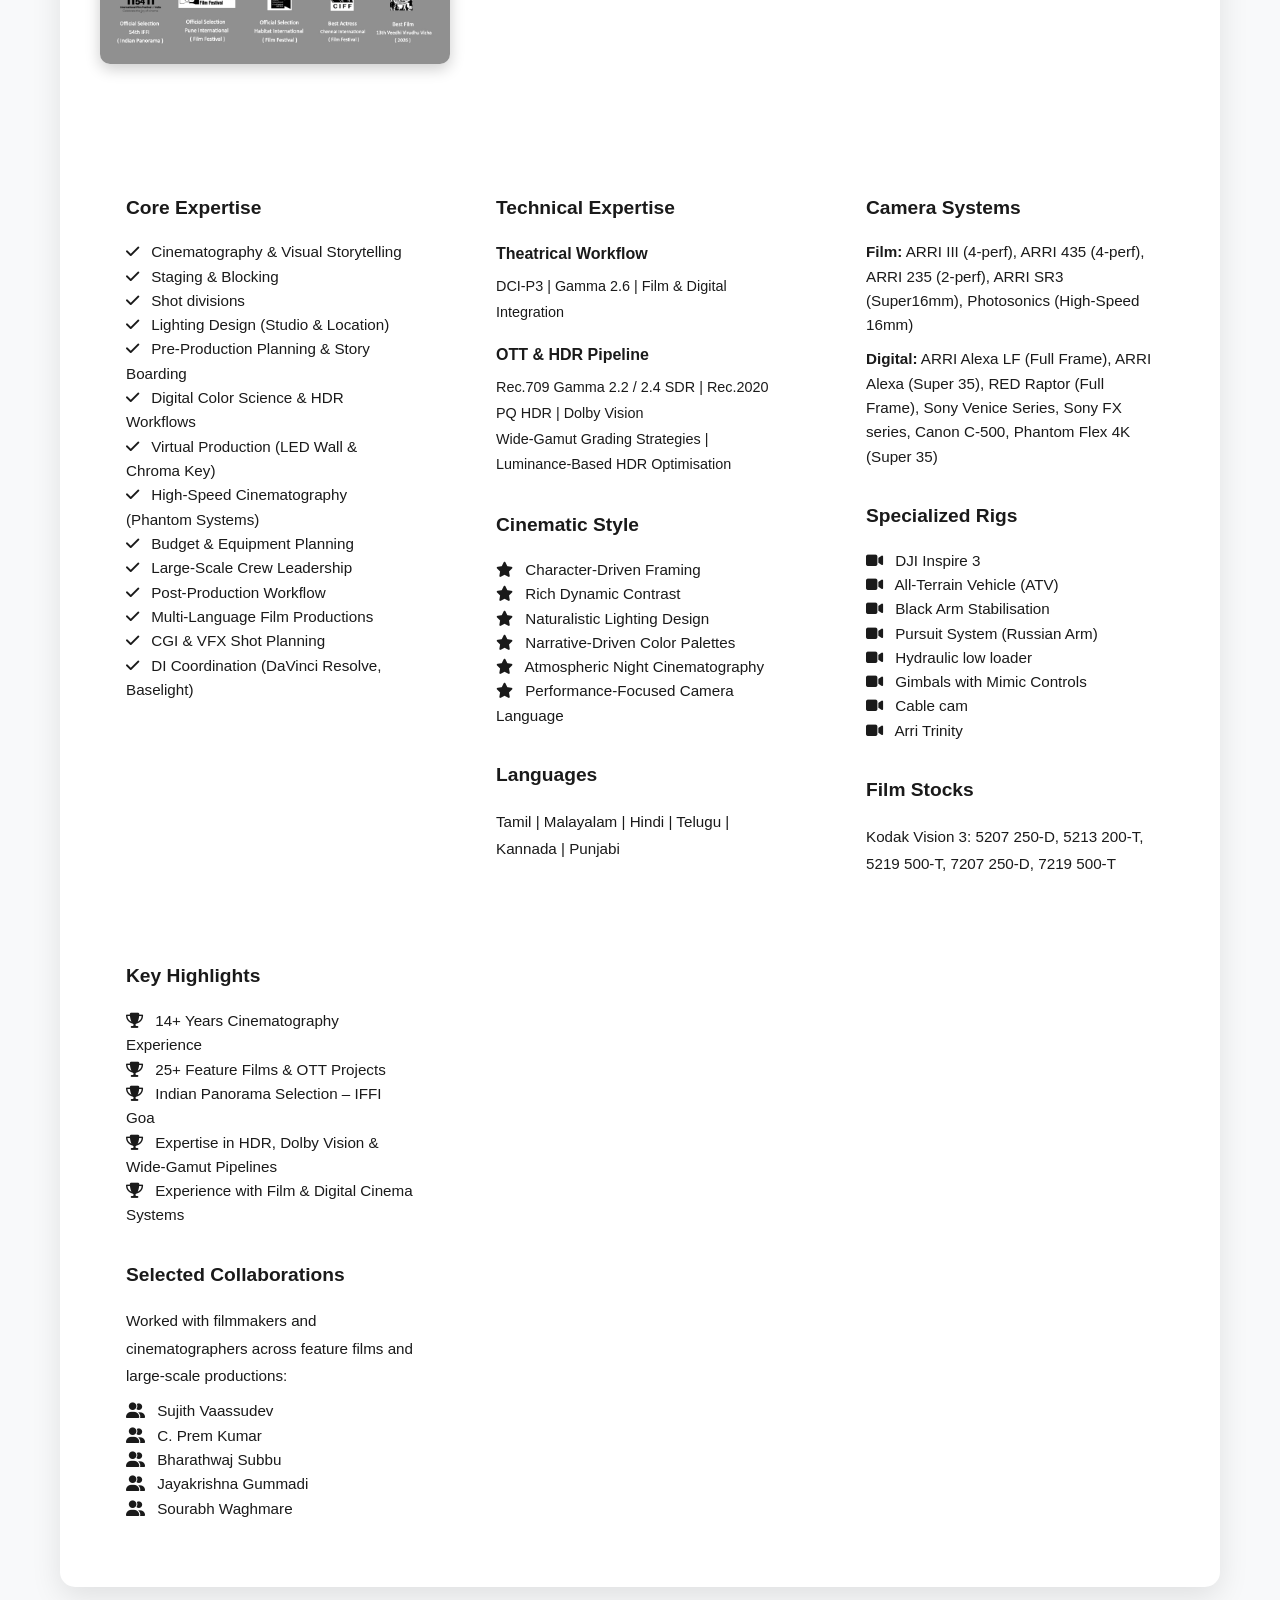
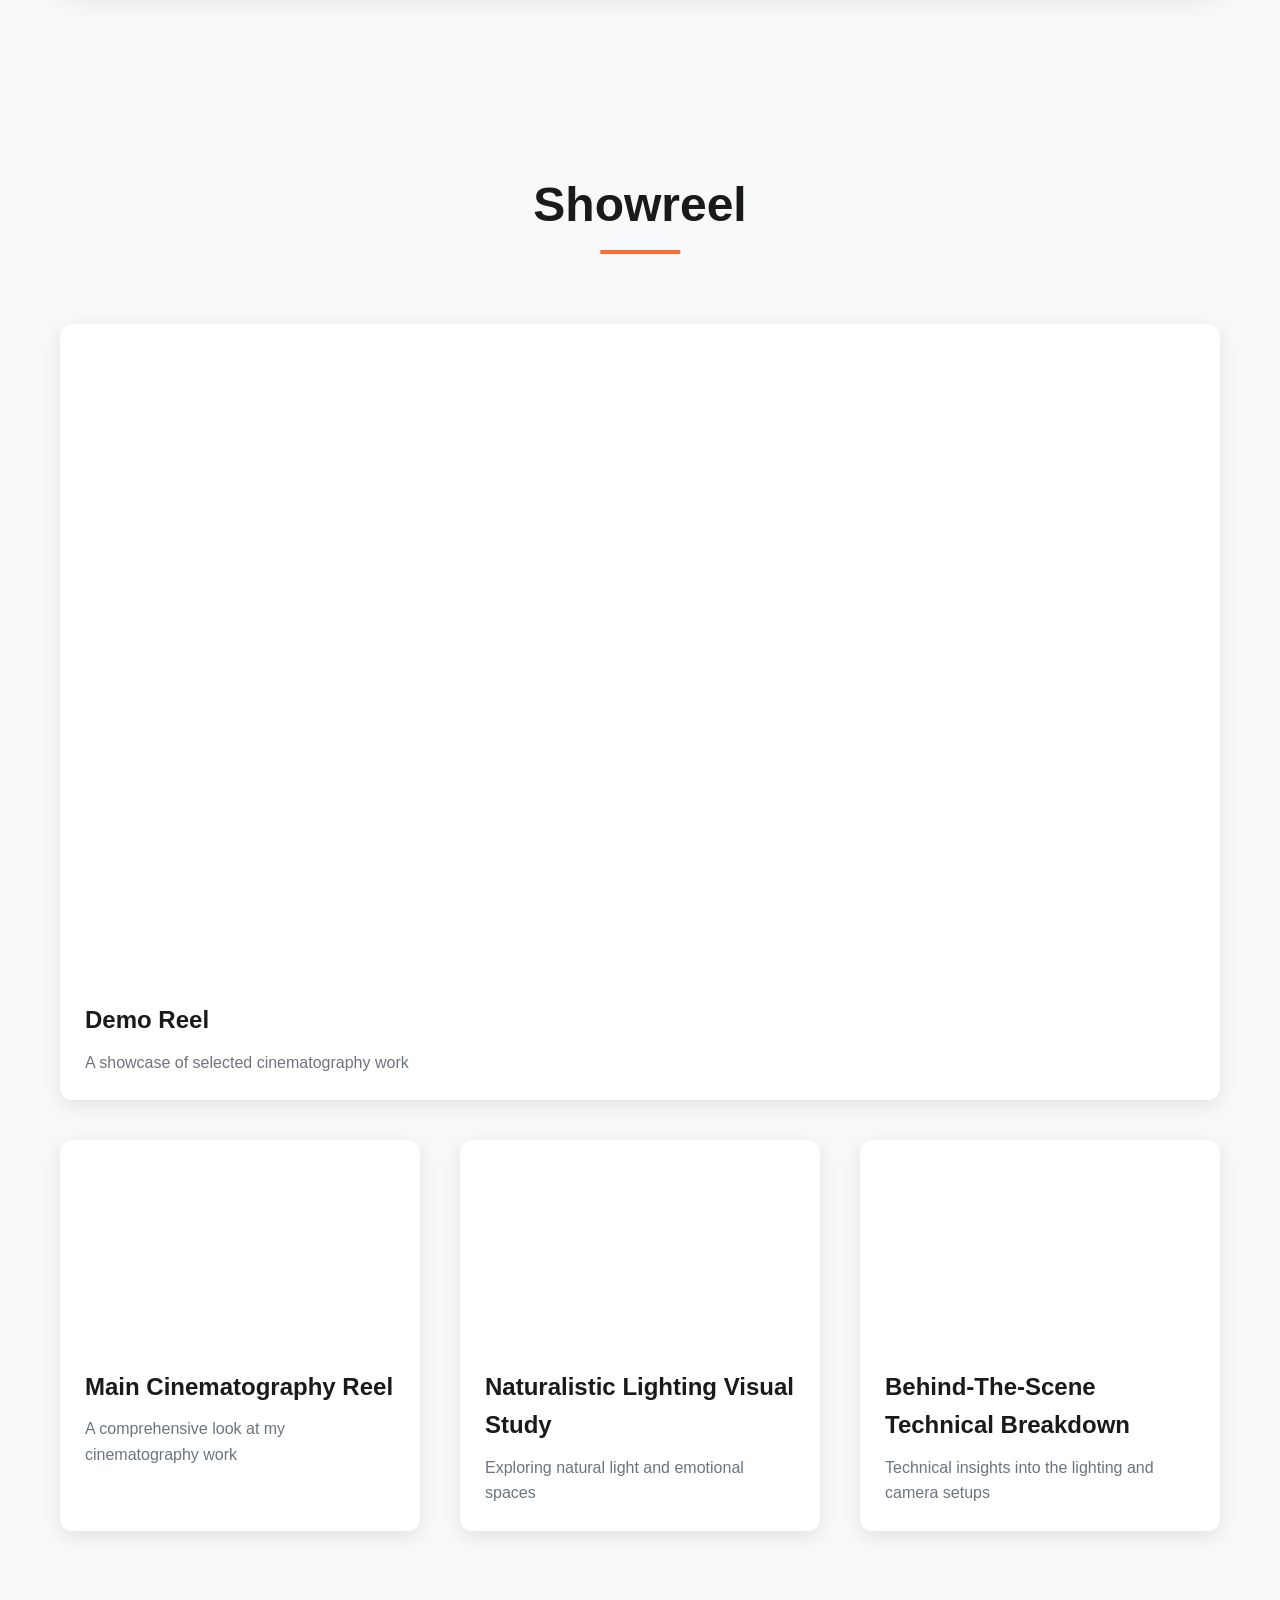
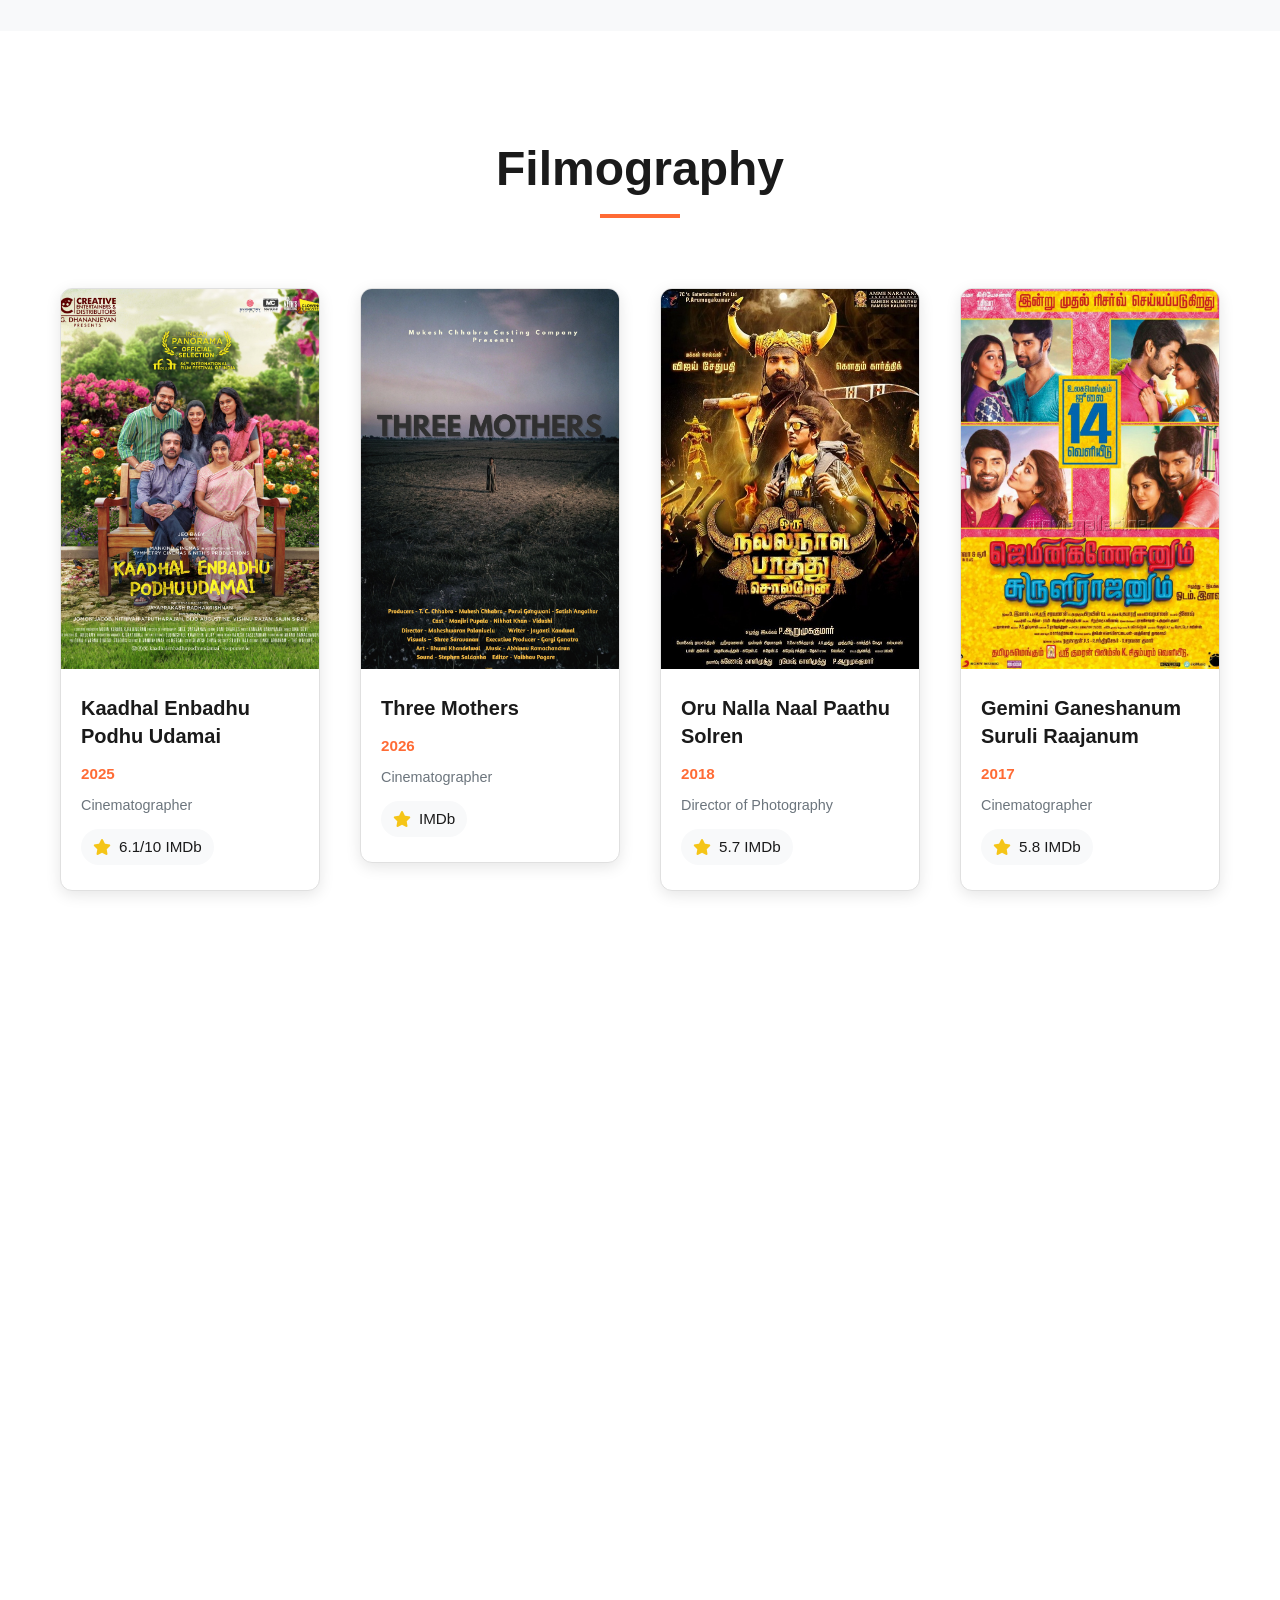
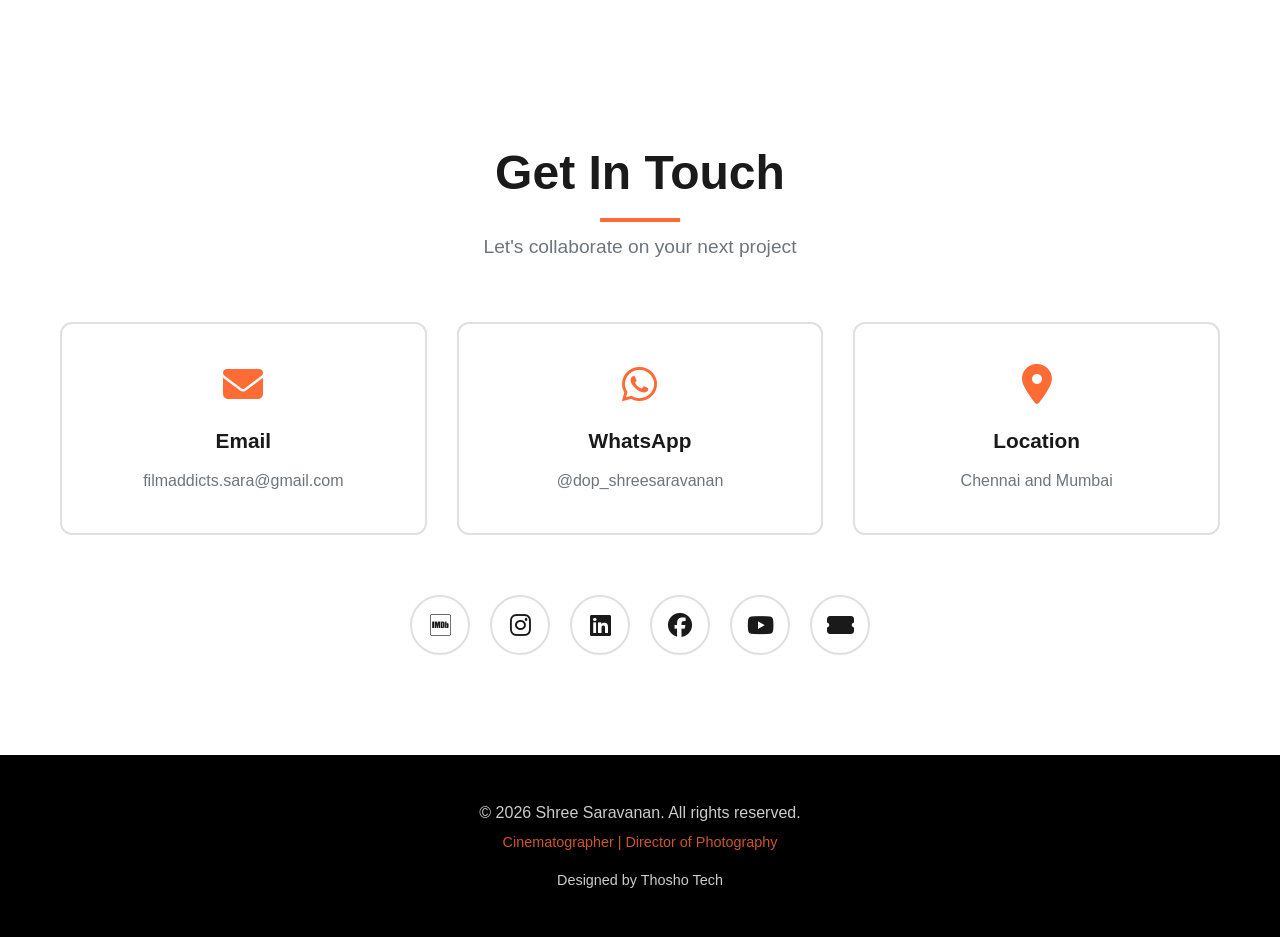
==== commit 8d73f8fb: "Fix UI spacing, modal scale, reorder layout, and update links" ====
--- a/index.html
+++ b/index.html
@@ -18,9 +18,9 @@
             <div class="nav-menu">
                 <ul class="nav-links">
                     <li><a href="#home" class="nav-link active">Home</a></li>
+                    <li><a href="#about" class="nav-link">About</a></li>
                     <li><a href="#showreel" class="nav-link">Showreel</a></li>
                     <li><a href="#work" class="nav-link">Work</a></li>
-                    <li><a href="#about" class="nav-link">About</a></li>
                     <li><a href="#contact" class="nav-link">Contact</a></li>
                 </ul>
                 <button class="theme-toggle" id="themeToggle" aria-label="Toggle theme">
@@ -53,161 +53,6 @@
             <span></span>
         </div>
     </section>
-
-    <!-- Showreel Section -->
-    <section id="showreel" class="showreel">
-        <div class="container">
-            <h2 class="section-title">Showreel</h2>
-            <div class="video-grid">
-                <div class="video-card main-showreel">
-                    <div class="video-wrapper">
-                        <iframe src="https://www.youtube.com/embed/F32BQMkNlAc" 
-                                title="Sree Saravanan Showreel" 
-                                frameborder="0" 
-                                allow="accelerometer; autoplay; clipboard-write; encrypted-media; gyroscope; picture-in-picture" 
-                                allowfullscreen>
-                        </iframe>
-                    </div>
-                    <div class="video-info">
-                        <h3>Demo Reel</h3>
-                        <p>A showcase of selected cinematography work</p>
-                    </div>
-                </div>
-                
-                <!-- Additional video slots -->
-                <div class="video-card">
-                    <div class="video-wrapper">
-                        <iframe src="https://player.vimeo.com/video/827902369?h=b0e27181c4" frameborder="0" allow="autoplay; fullscreen; picture-in-picture" allowfullscreen></iframe>
-                    </div>
-                    <div class="video-info">
-                        <h3 class="video-title">Main Cinematography Reel</h3>
-                        <p class="video-desc">A comprehensive look at my cinematography work</p>
-                    </div>
-                </div>
-
-                <div class="video-card">
-                    <div class="video-wrapper">
-                        <iframe src="https://player.vimeo.com/video/951943939?h=5b44086ec4" frameborder="0" allow="autoplay; fullscreen; picture-in-picture" allowfullscreen></iframe>
-                    </div>
-                    <div class="video-info">
-                        <h3 class="video-title">Naturalistic Lighting Visual Study</h3>
-                        <p class="video-desc">Exploring natural light and emotional spaces</p>
-                    </div>
-                </div>
-                
-                <div class="video-card">
-                    <div class="video-wrapper">
-                        <iframe src="https://player.vimeo.com/video/648458088?h=d588506169" frameborder="0" allow="autoplay; fullscreen; picture-in-picture" allowfullscreen></iframe>
-                    </div>
-                    <div class="video-info">
-                        <h3 class="video-title">Behind-The-Scene Technical Breakdown</h3>
-                        <p class="video-desc">Technical insights into the lighting and camera setups</p>
-                    </div>
-                </div>
-            </div>
-        </div>
-    </section>
-
-   <!-- Work Section -->
-<section id="work" class="work">
-    <div class="container">
-        <h2 class="section-title">Filmography</h2>
-        <div class="work-grid">
-            <a href="https://www.imdb.com/title/tt26733094/?ref_=nm_flmg_job_1_accord_2_cdt_t_2" target="_blank" style="text-decoration: none; color: inherit;">
-                <div class="work-card">
-                    <div class="work-poster">
-                        <img src="images/tt26733094.jpg" alt="Kaadhal Enbadhu Podhu Udamai">
-                    </div>
-                    <div class="work-content">
-                        <h3>Kaadhal Enbadhu Podhu Udamai</h3>
-                        <p class="work-year">2025</p>
-                        <p class="work-role">Cinematographer</p>
-                        <div class="work-rating">
-                            <i class="fas fa-star"></i>
-                            <span>IMDb</span>
-                        </div>
-                    </div>
-                </div>
-            </a>
-
-            <a href="https://www.imdb.com/title/tt39563889/?ref_=nm_flmg_job_1_accord_2_cdt_t_1" target="_blank" style="text-decoration: none; color: inherit;">
-                <div class="work-card">
-                    <div class="work-poster">
-                        <img src="images/tt39563889.jpg" alt="Three Mothers">
-                    </div>
-                    <div class="work-content">
-                        <h3>Three Mothers</h3>
-                        <p class="work-year">2026</p>
-                        <p class="work-role">Cinematographer</p>
-                        <div class="work-rating">
-                            <i class="fas fa-star"></i>
-                            <span>IMDb</span>
-                        </div>
-                    </div>
-                </div>
-            </a>
-
-            <div class="work-card">
-                <div class="work-poster">
-                    <img src="images/oru_nalla.jpg" alt="Oru Nalla Naal Paathu Solren">
-                </div>
-                <div class="work-content">
-                    <h3>Oru Nalla Naal Paathu Solren</h3>
-                    <p class="work-year">2018</p>
-                    <p class="work-role">Director of Photography</p>
-                    <div class="work-rating">
-                        <i class="fas fa-star"></i>
-                        <span>5.7 IMDb</span>
-                    </div>
-                </div>
-            </div>
-
-            <div class="work-card">
-                <div class="work-poster">
-                    <img src="images/gemini.jpg" alt="Gemini Ganeshanum Suruli Raajanum">
-                </div>
-                <div class="work-content">
-                    <h3>Gemini Ganeshanum Suruli Raajanum</h3>
-                    <p class="work-year">2017</p>
-                    <p class="work-role">Cinematographer</p>
-                    <div class="work-rating">
-                        <i class="fas fa-star"></i>
-                        <span>5.8 IMDb</span>
-                    </div>
-                </div>
-            </div>
-
-            <div class="work-card">
-                <div class="work-poster">
-                    <img src="images/charles.jpg" alt="Charles Shafiq Karthiga">
-                </div>
-                <div class="work-content">
-                    <h3>Charles Shafiq Karthiga</h3>
-                    <p class="work-year">2015</p>
-                    <p class="work-role">Director of Photography</p>
-                    <div class="work-rating">
-                        <i class="fas fa-star"></i>
-                        <span>6.6 IMDb</span>
-                    </div>
-                </div>
-            </div>
-
-            <div class="work-card">
-                <div class="work-poster">
-                    <img src="images/graghanam.jpg" alt="Graghanam">
-                    <span class="upcoming-badge">Upcoming</span>
-                </div>
-                <div class="work-content">
-                    <h3>Graghanam</h3>
-                    <p class="work-year">In Production</p>
-                    <p class="work-role">Cinematographer</p>
-                </div>
-            </div>
-        </div>
-    </div>
-</section>
-
-
 
     <!-- About Section -->
     <section id="about" class="about" style="padding: 80px 0;">
@@ -321,14 +166,165 @@
                     </div>
                 </div>
                 
-                <div style="width: 100%; margin-top: 40px; padding: 20px; background: rgba(255,255,255,0.05); border-radius: 10px; text-align: center;">
-                    <h3 style="color: var(--primary-color); margin-bottom: 10px; font-size: 1.3rem;">Professional Positioning</h3>
-                    <p style="color: var(--text-color); font-size: 1.1rem; font-weight: bold;">Festival Recognized Director of Photography</p>
-                    <p style="color: var(--text-color); font-size: 1rem; margin-top: 5px;">Blending Cinematic Storytelling with Advanced HDR & Color Science Workflows</p>
-                </div>
+                
             </div>
         </div>
     </section>
+
+    <!-- Showreel Section -->
+    <section id="showreel" class="showreel">
+        <div class="container">
+            <h2 class="section-title">Showreel</h2>
+            <div class="video-grid">
+                <div class="video-card main-showreel">
+                    <div class="video-wrapper">
+                        <iframe src="https://www.youtube.com/embed/F32BQMkNlAc" 
+                                title="Sree Saravanan Showreel" 
+                                frameborder="0" 
+                                allow="accelerometer; autoplay; clipboard-write; encrypted-media; gyroscope; picture-in-picture" 
+                                allowfullscreen>
+                        </iframe>
+                    </div>
+                    <div class="video-info">
+                        <h3>Demo Reel</h3>
+                        <p>A showcase of selected cinematography work</p>
+                    </div>
+                </div>
+                
+                <!-- Additional video slots -->
+                <div class="video-card">
+                    <div class="video-wrapper">
+                        <iframe src="https://player.vimeo.com/video/827902369?h=b0e27181c4" frameborder="0" allow="autoplay; fullscreen; picture-in-picture" allowfullscreen></iframe>
+                    </div>
+                    <div class="video-info">
+                        <h3 class="video-title">Main Cinematography Reel</h3>
+                        <p class="video-desc">A comprehensive look at my cinematography work</p>
+                    </div>
+                </div>
+
+                <div class="video-card">
+                    <div class="video-wrapper">
+                        <iframe src="https://player.vimeo.com/video/951943939?h=5b44086ec4" frameborder="0" allow="autoplay; fullscreen; picture-in-picture" allowfullscreen></iframe>
+                    </div>
+                    <div class="video-info">
+                        <h3 class="video-title">Naturalistic Lighting Visual Study</h3>
+                        <p class="video-desc">Exploring natural light and emotional spaces</p>
+                    </div>
+                </div>
+                
+                <div class="video-card">
+                    <div class="video-wrapper">
+                        <iframe src="https://player.vimeo.com/video/648458088?h=d588506169" frameborder="0" allow="autoplay; fullscreen; picture-in-picture" allowfullscreen></iframe>
+                    </div>
+                    <div class="video-info">
+                        <h3 class="video-title">Behind-The-Scene Technical Breakdown</h3>
+                        <p class="video-desc">Technical insights into the lighting and camera setups</p>
+                    </div>
+                </div>
+            </div>
+        </div>
+    </section>
+
+   <!-- Work Section -->
+<section id="work" class="work">
+    <div class="container">
+        <h2 class="section-title">Filmography</h2>
+        <div class="work-grid">
+            <a href="https://www.imdb.com/title/tt26733094/?ref_=nm_flmg_job_1_accord_2_cdt_t_2" target="_blank" style="text-decoration: none; color: inherit;">
+                <div class="work-card">
+                    <div class="work-poster">
+                        <img src="images/tt26733094.jpg" alt="Kaadhal Enbadhu Podhu Udamai">
+                    </div>
+                    <div class="work-content">
+                        <h3>Kaadhal Enbadhu Podhu Udamai</h3>
+                        <p class="work-year">2025</p>
+                        <p class="work-role">Cinematographer</p>
+                        <div class="work-rating">
+                            <i class="fas fa-star"></i>
+                            <span>6.1/10 IMDb</span>
+                        </div>
+                    </div>
+                </div>
+            </a>
+
+            <a href="https://www.imdb.com/title/tt39563889/?ref_=nm_flmg_job_1_accord_2_cdt_t_1" target="_blank" style="text-decoration: none; color: inherit;">
+                <div class="work-card">
+                    <div class="work-poster">
+                        <img src="images/tt39563889.jpg" alt="Three Mothers">
+                    </div>
+                    <div class="work-content">
+                        <h3>Three Mothers</h3>
+                        <p class="work-year">2026</p>
+                        <p class="work-role">Cinematographer</p>
+                        <div class="work-rating">
+                            <i class="fas fa-star"></i>
+                            <span>IMDb</span>
+                        </div>
+                    </div>
+                </div>
+            </a>
+
+            <div class="work-card">
+                <div class="work-poster">
+                    <img src="images/oru_nalla.jpg" alt="Oru Nalla Naal Paathu Solren">
+                </div>
+                <div class="work-content">
+                    <h3>Oru Nalla Naal Paathu Solren</h3>
+                    <p class="work-year">2018</p>
+                    <p class="work-role">Director of Photography</p>
+                    <div class="work-rating">
+                        <i class="fas fa-star"></i>
+                        <span>5.7 IMDb</span>
+                    </div>
+                </div>
+            </div>
+
+            <div class="work-card">
+                <div class="work-poster">
+                    <img src="images/gemini.jpg" alt="Gemini Ganeshanum Suruli Raajanum">
+                </div>
+                <div class="work-content">
+                    <h3>Gemini Ganeshanum Suruli Raajanum</h3>
+                    <p class="work-year">2017</p>
+                    <p class="work-role">Cinematographer</p>
+                    <div class="work-rating">
+                        <i class="fas fa-star"></i>
+                        <span>5.8 IMDb</span>
+                    </div>
+                </div>
+            </div>
+
+            <div class="work-card">
+                <div class="work-poster">
+                    <img src="images/charles.jpg" alt="Charles Shafiq Karthiga">
+                </div>
+                <div class="work-content">
+                    <h3>Charles Shafiq Karthiga</h3>
+                    <p class="work-year">2015</p>
+                    <p class="work-role">Director of Photography</p>
+                    <div class="work-rating">
+                        <i class="fas fa-star"></i>
+                        <span>6.6 IMDb</span>
+                    </div>
+                </div>
+            </div>
+
+            <div class="work-card">
+                <div class="work-poster">
+                    <img src="images/graghanam.jpg" alt="Graghanam">
+                    <span class="upcoming-badge">Upcoming</span>
+                </div>
+                <div class="work-content">
+                    <h3>Graghanam</h3>
+                    <p class="work-year">In Production</p>
+                    <p class="work-role">Cinematographer</p>
+                </div>
+            </div>
+        </div>
+    </div>
+</section>
+
+
 
     <!-- Contact Section -->
     <section id="contact" class="contact">
@@ -338,16 +334,20 @@
             
             <div class="contact-content">
                 <div class="contact-info">
-                    <div class="info-card">
-                        <i class="fas fa-envelope"></i>
-                        <h3>Email</h3>
-                        <p><a href="mailto:filmaddicts.sara@gmail.com" style="text-decoration: none; color: inherit;">filmaddicts.sara@gmail.com</a></p>
-                    </div>
-                    <div class="info-card">
-                        <i class="fab fa-whatsapp"></i>
-                        <h3>WhatsApp</h3>
-                        <p><a href="https://wa.me/dop_shreesaravanan" target="_blank" style="text-decoration: none; color: inherit;">@dop_shreesaravanan</a></p>
-                    </div>
+                    <a href="mailto:filmaddicts.sara@gmail.com" style="text-decoration: none; color: inherit;">
+                        <div class="info-card">
+                            <i class="fas fa-envelope"></i>
+                            <h3>Email</h3>
+                            <p>filmaddicts.sara@gmail.com</p>
+                        </div>
+                    </a>
+                    <a href="https://wa.me/dop_shreesaravanan" target="_blank" style="text-decoration: none; color: inherit;">
+                        <div class="info-card">
+                            <i class="fab fa-whatsapp"></i>
+                            <h3>WhatsApp</h3>
+                            <p>@dop_shreesaravanan</p>
+                        </div>
+                    </a>
                     <div class="info-card">
                         <i class="fas fa-map-marker-alt"></i>
                         <h3>Location</h3>
--- a/style.css
+++ b/style.css
@@ -694,7 +694,6 @@
     border-radius: 12px;
     border: 1px solid rgba(255, 255, 255, 0.05);
     transition: var(--transition);
-    height: 100%;
 }
 
 .expertise-card:hover {
@@ -878,8 +877,8 @@
 .modal-content {
   margin: auto;
   display: block;
-  max-width: 90%;
-  max-height: 80vh;
+  max-width: 95%;
+  max-height: 95vh;
   object-fit: contain;
 }
 
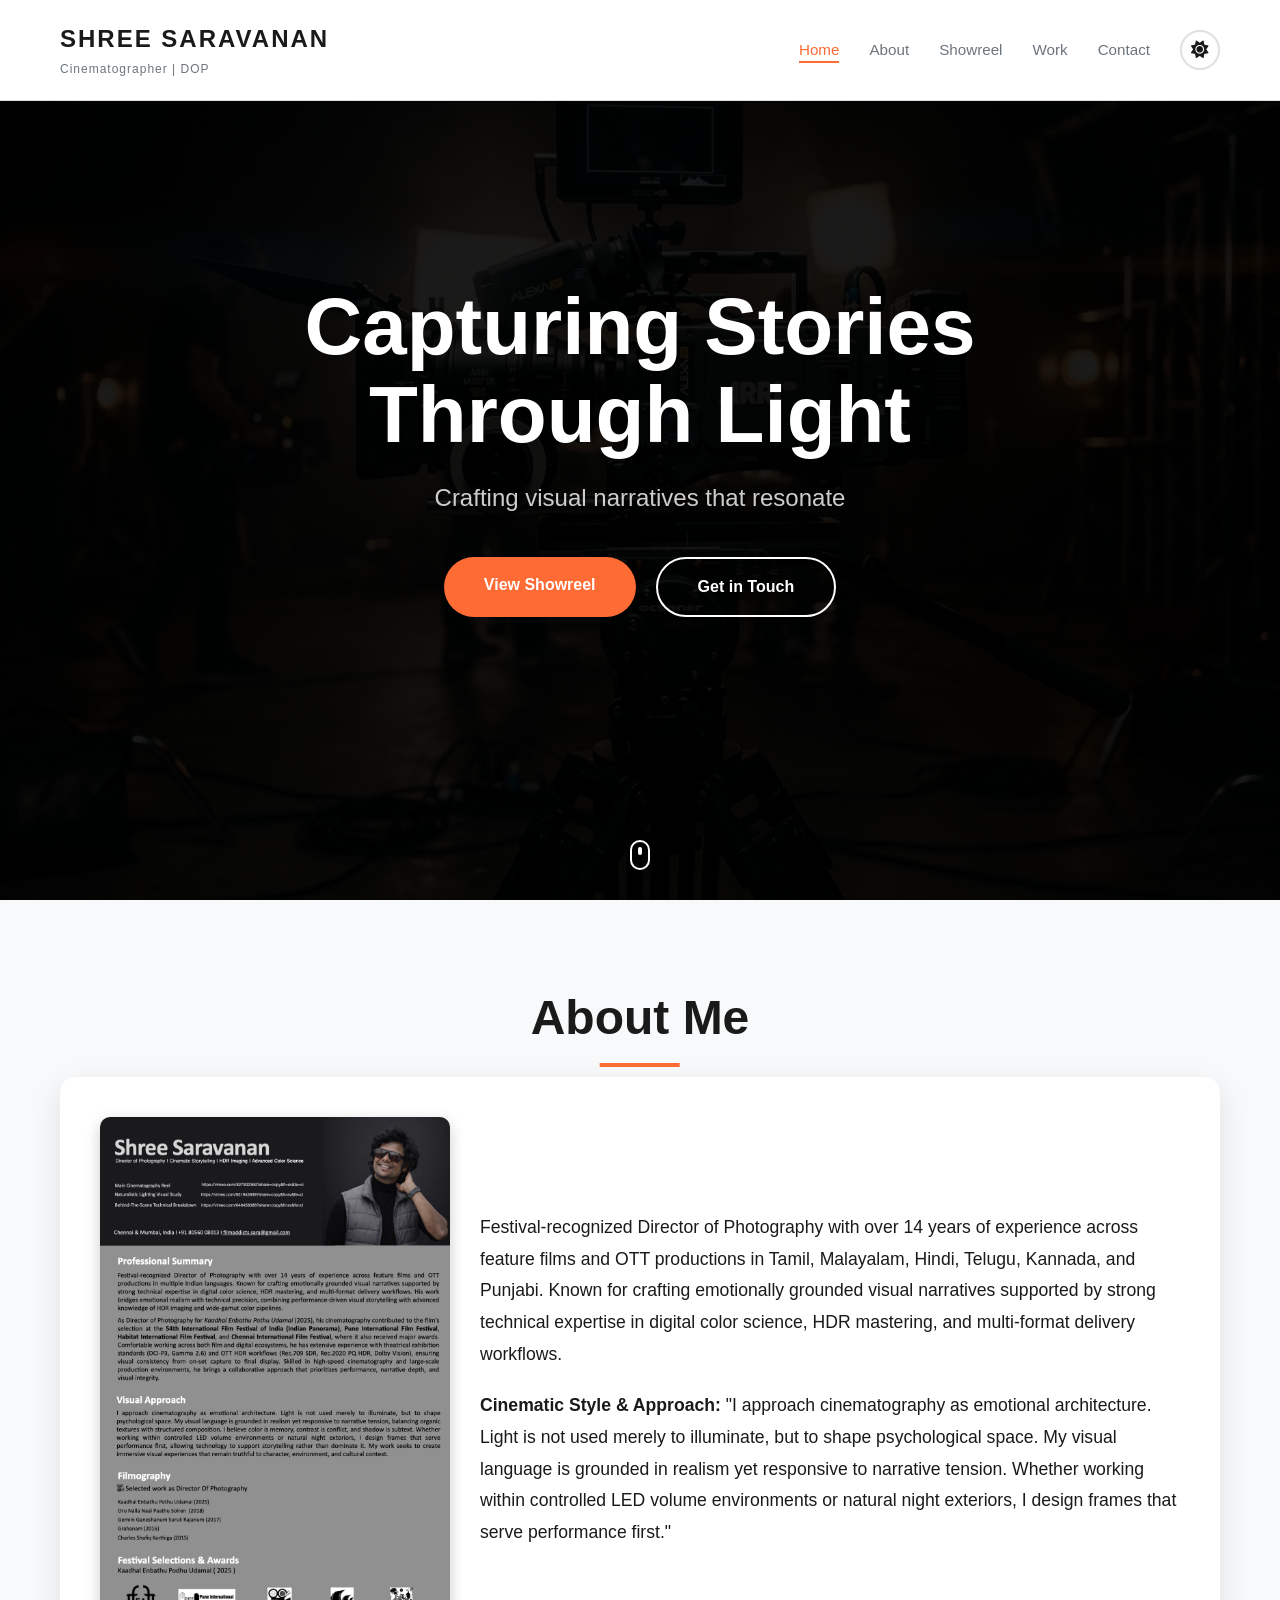
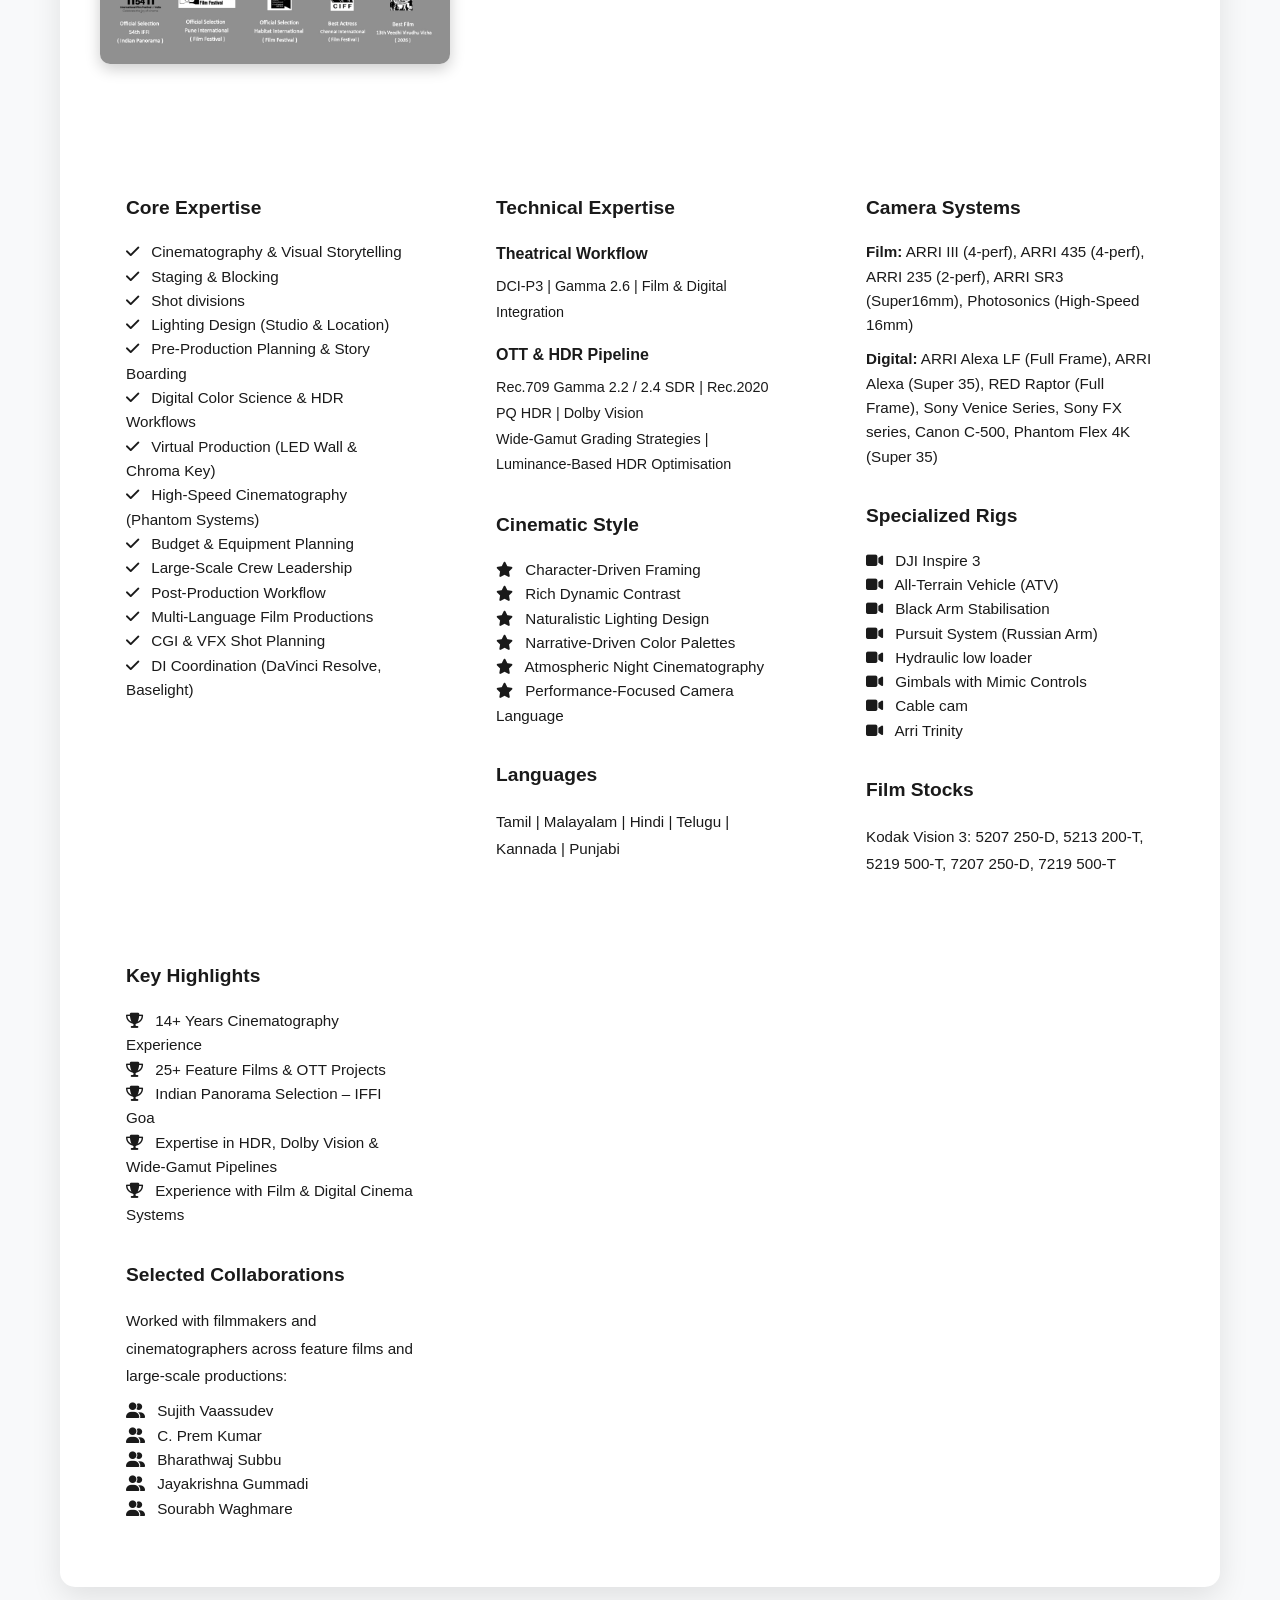
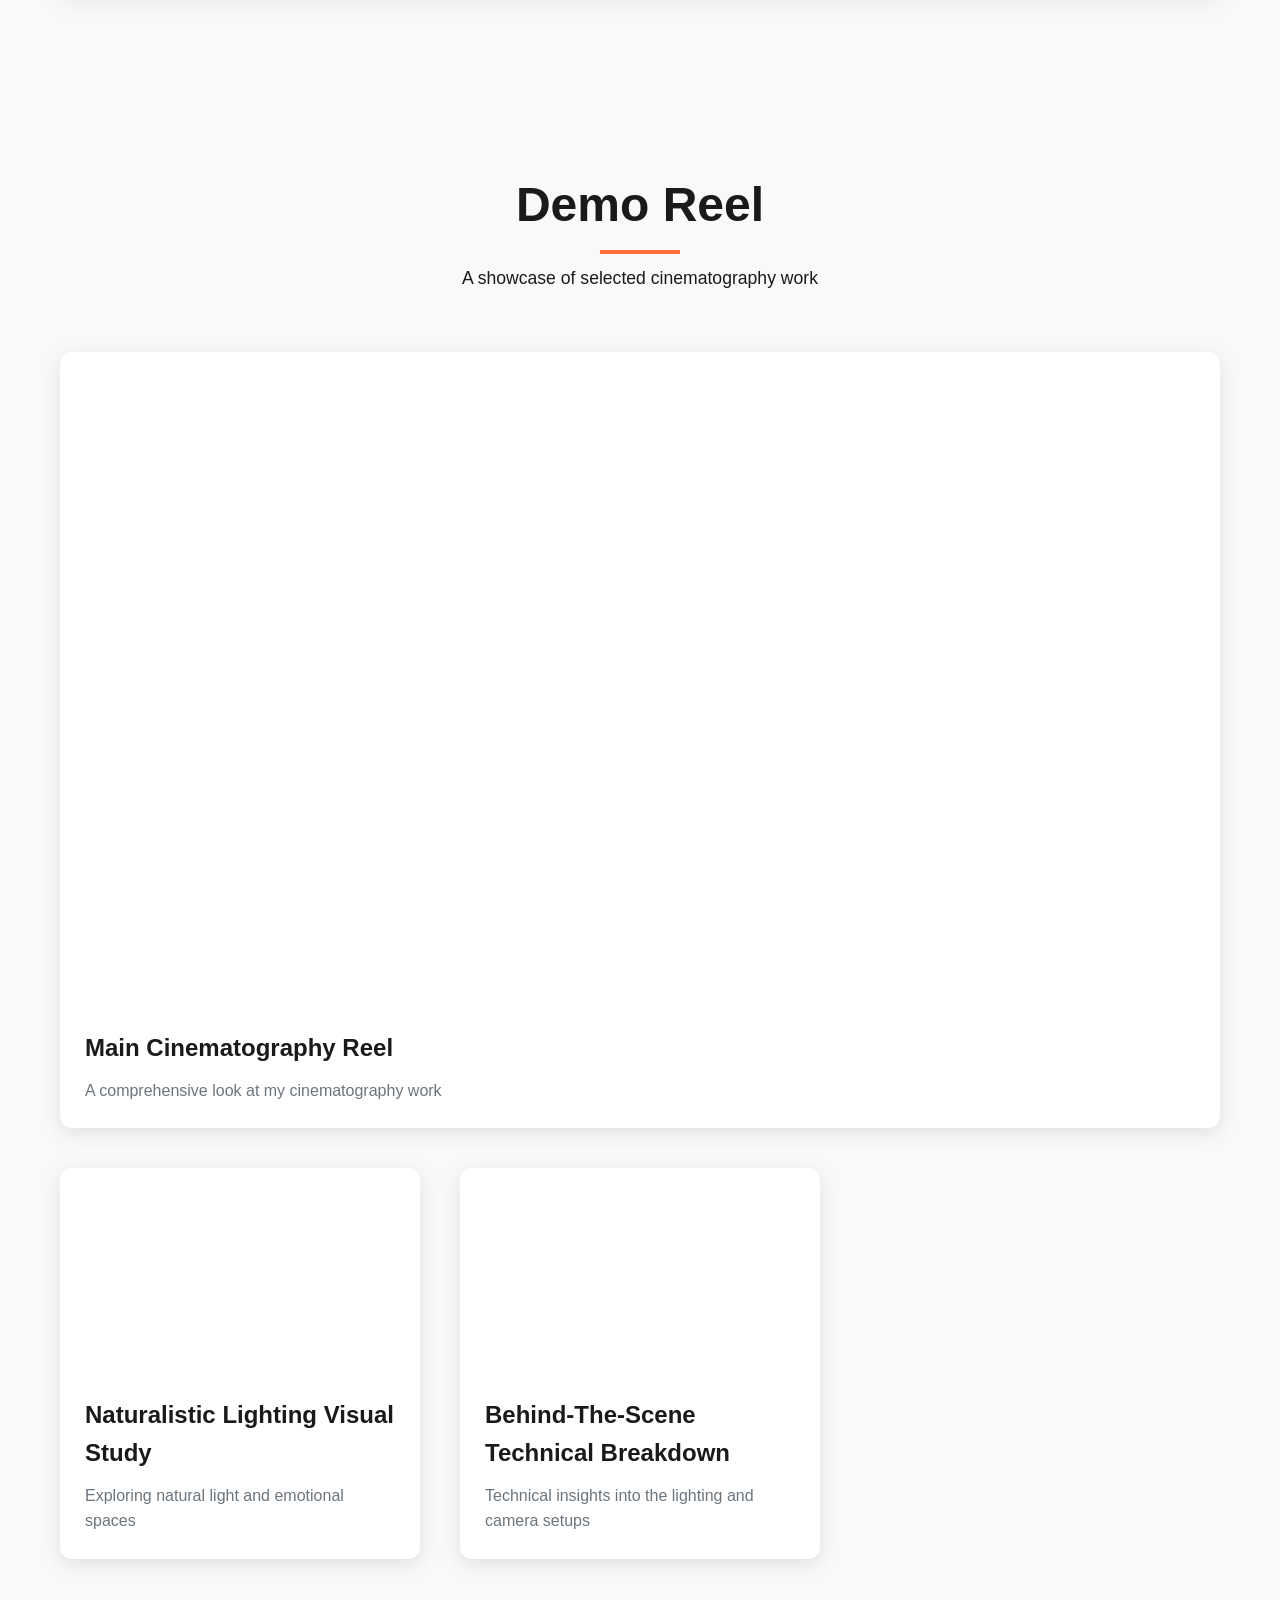
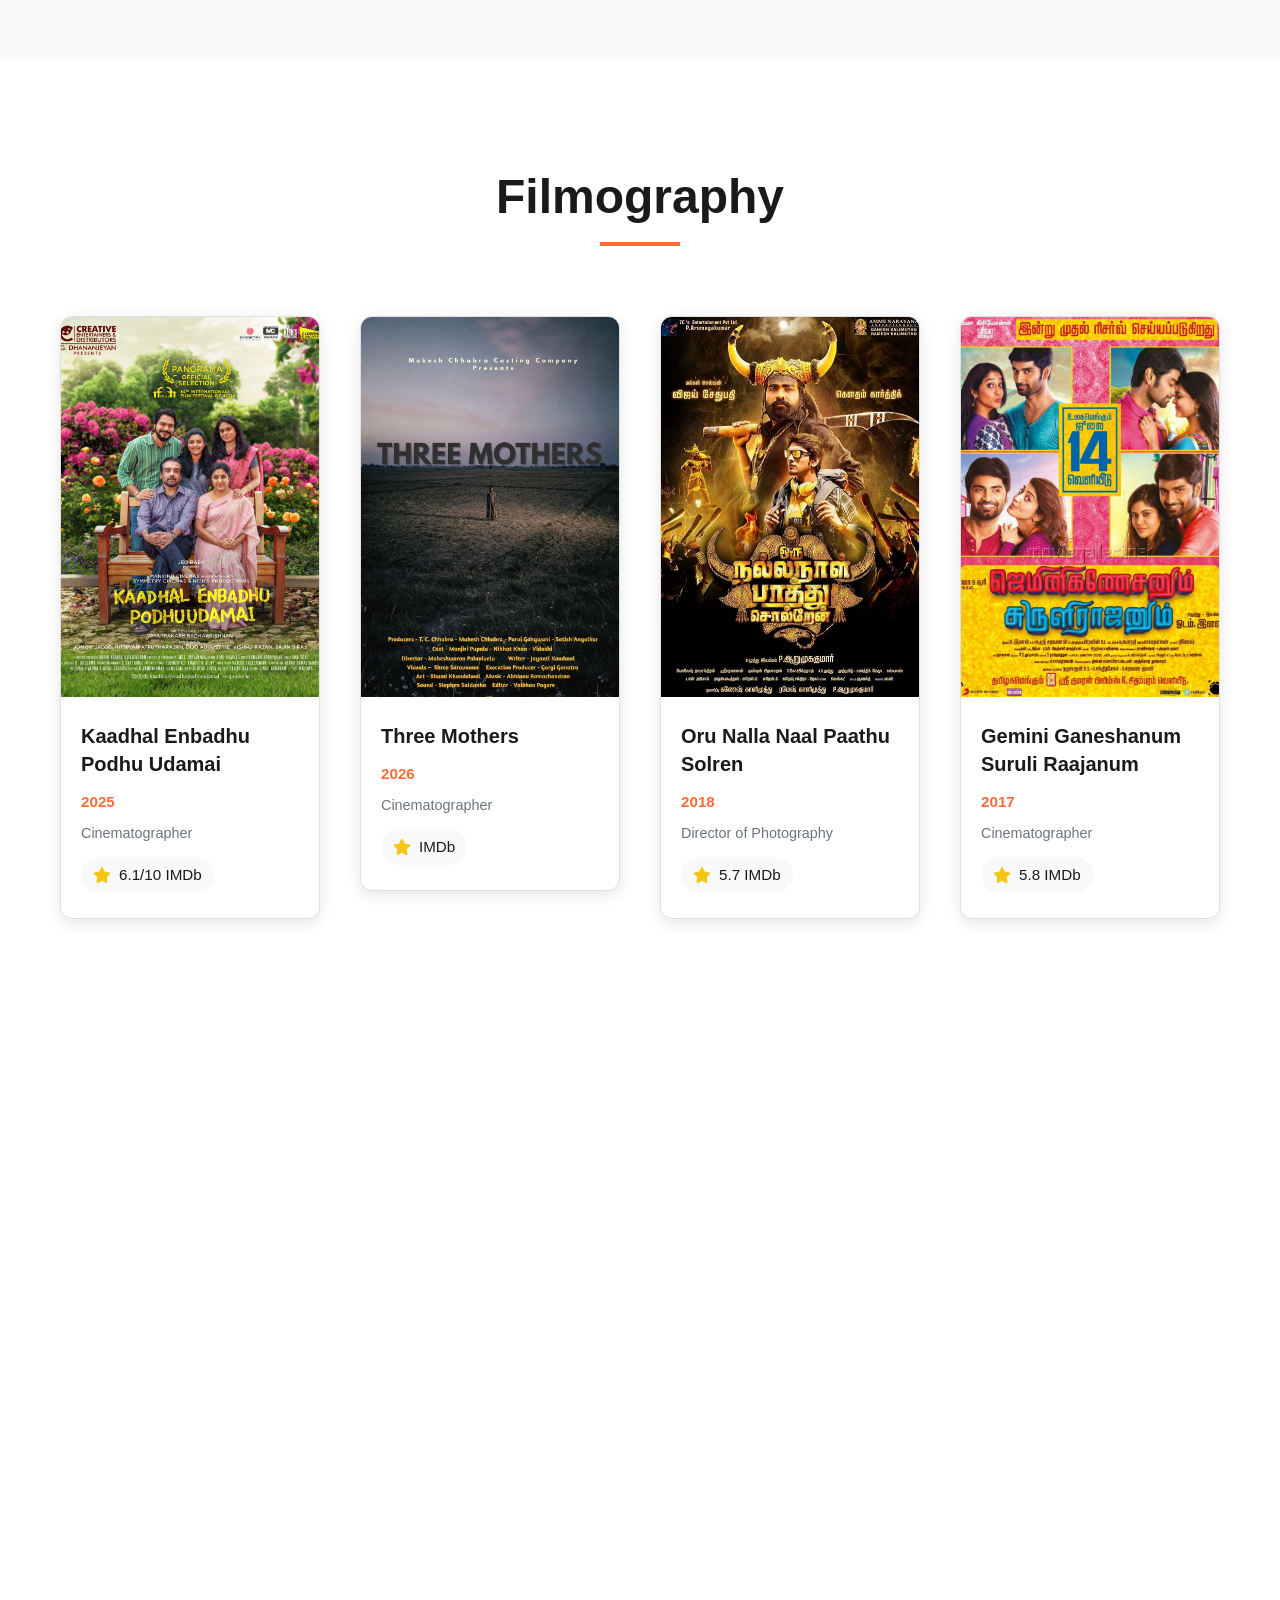
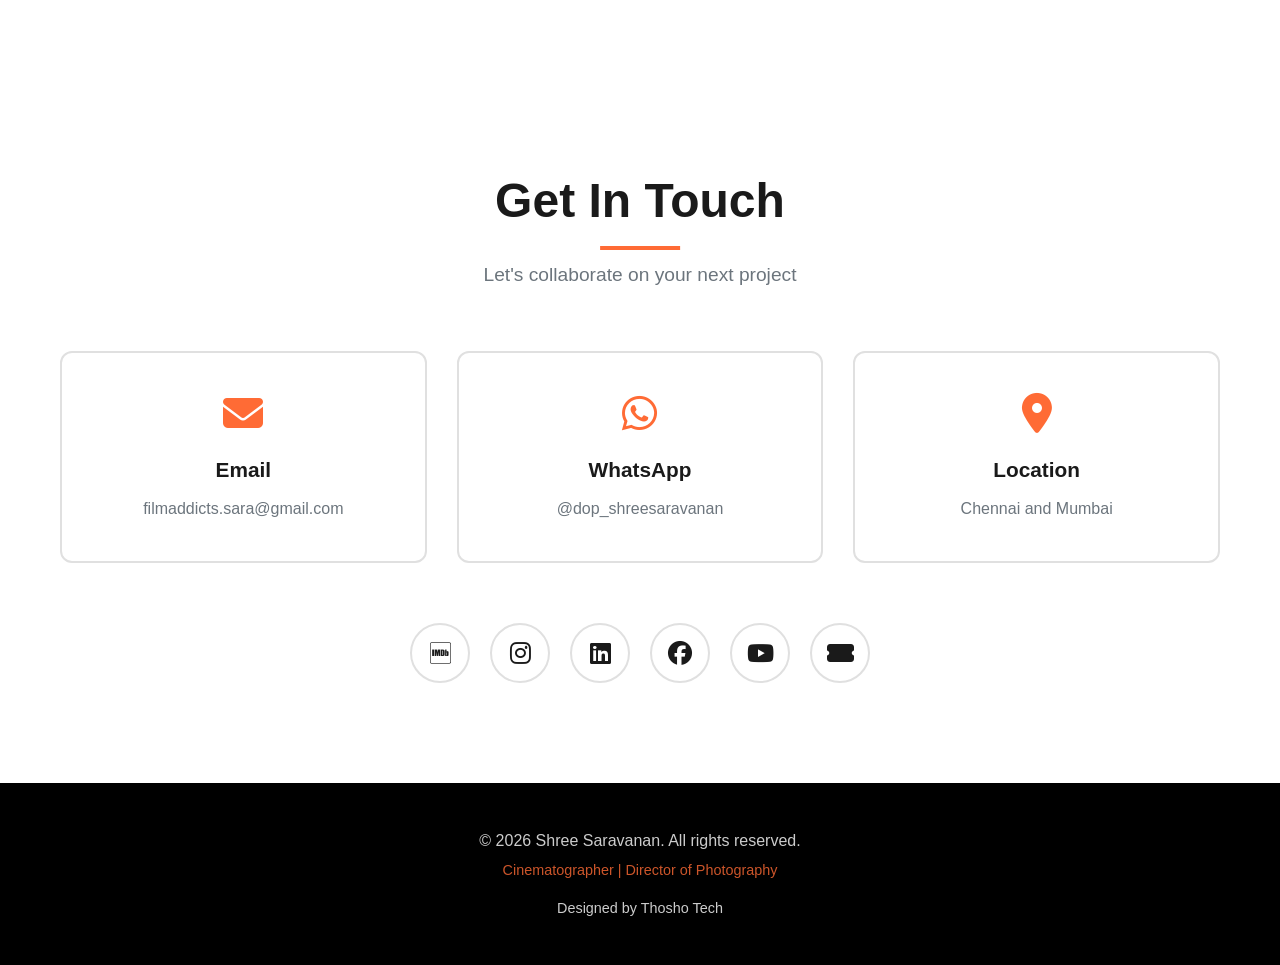
==== commit 0c06946d: "Sync changes from showreel" ====
--- a/index.html
+++ b/index.html
@@ -174,26 +174,11 @@
     <!-- Showreel Section -->
     <section id="showreel" class="showreel">
         <div class="container">
-            <h2 class="section-title">Showreel</h2>
+            <h2 class="section-title">Demo Reel</h2>
+            <p style="text-align: center; color: var(--text-color); margin-bottom: 50px; font-size: 1.1rem; max-width: 600px; margin-left: auto; margin-right: auto;">A showcase of selected cinematography work</p>
             <div class="video-grid">
                 <div class="video-card main-showreel">
                     <div class="video-wrapper">
-                        <iframe src="https://www.youtube.com/embed/F32BQMkNlAc" 
-                                title="Sree Saravanan Showreel" 
-                                frameborder="0" 
-                                allow="accelerometer; autoplay; clipboard-write; encrypted-media; gyroscope; picture-in-picture" 
-                                allowfullscreen>
-                        </iframe>
-                    </div>
-                    <div class="video-info">
-                        <h3>Demo Reel</h3>
-                        <p>A showcase of selected cinematography work</p>
-                    </div>
-                </div>
-                
-                <!-- Additional video slots -->
-                <div class="video-card">
-                    <div class="video-wrapper">
                         <iframe src="https://player.vimeo.com/video/827902369?h=b0e27181c4" frameborder="0" allow="autoplay; fullscreen; picture-in-picture" allowfullscreen></iframe>
                     </div>
                     <div class="video-info">
@@ -201,7 +186,7 @@
                         <p class="video-desc">A comprehensive look at my cinematography work</p>
                     </div>
                 </div>
-
+                
                 <div class="video-card">
                     <div class="video-wrapper">
                         <iframe src="https://player.vimeo.com/video/951943939?h=5b44086ec4" frameborder="0" allow="autoplay; fullscreen; picture-in-picture" allowfullscreen></iframe>
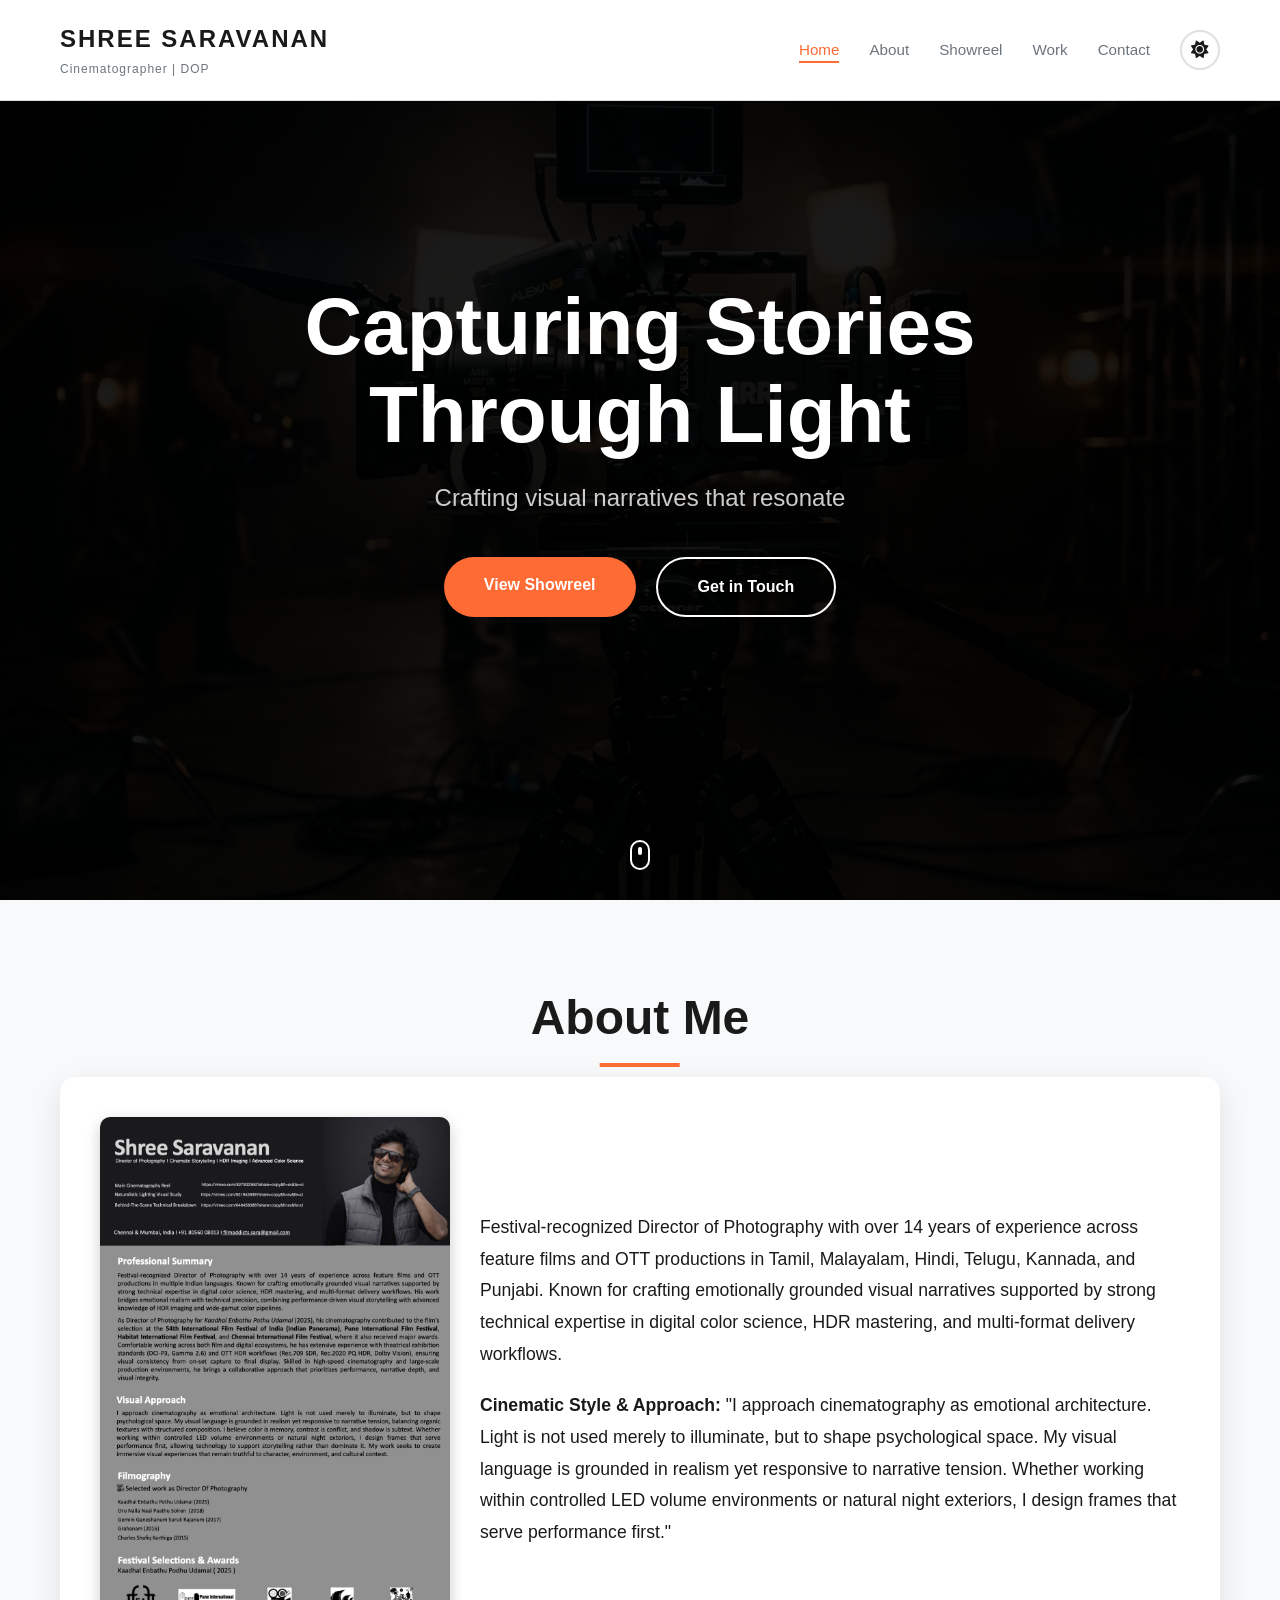
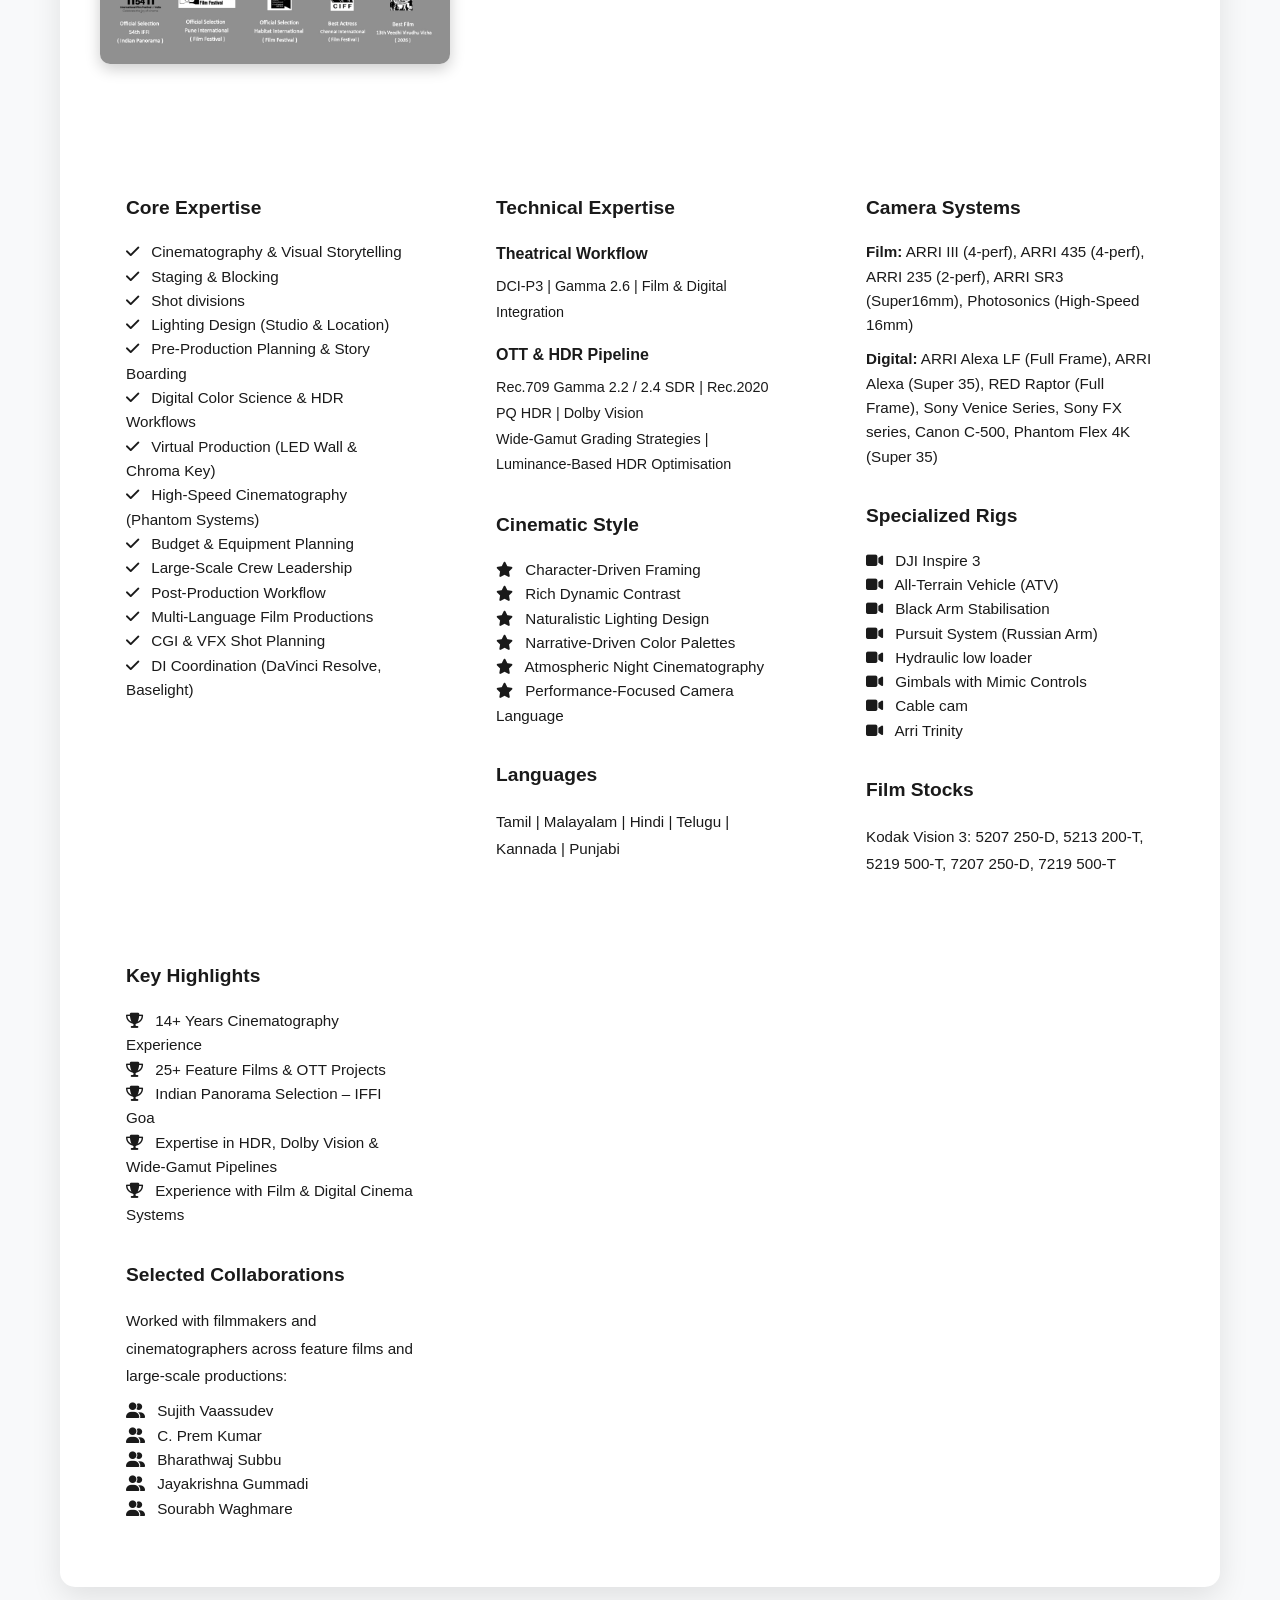
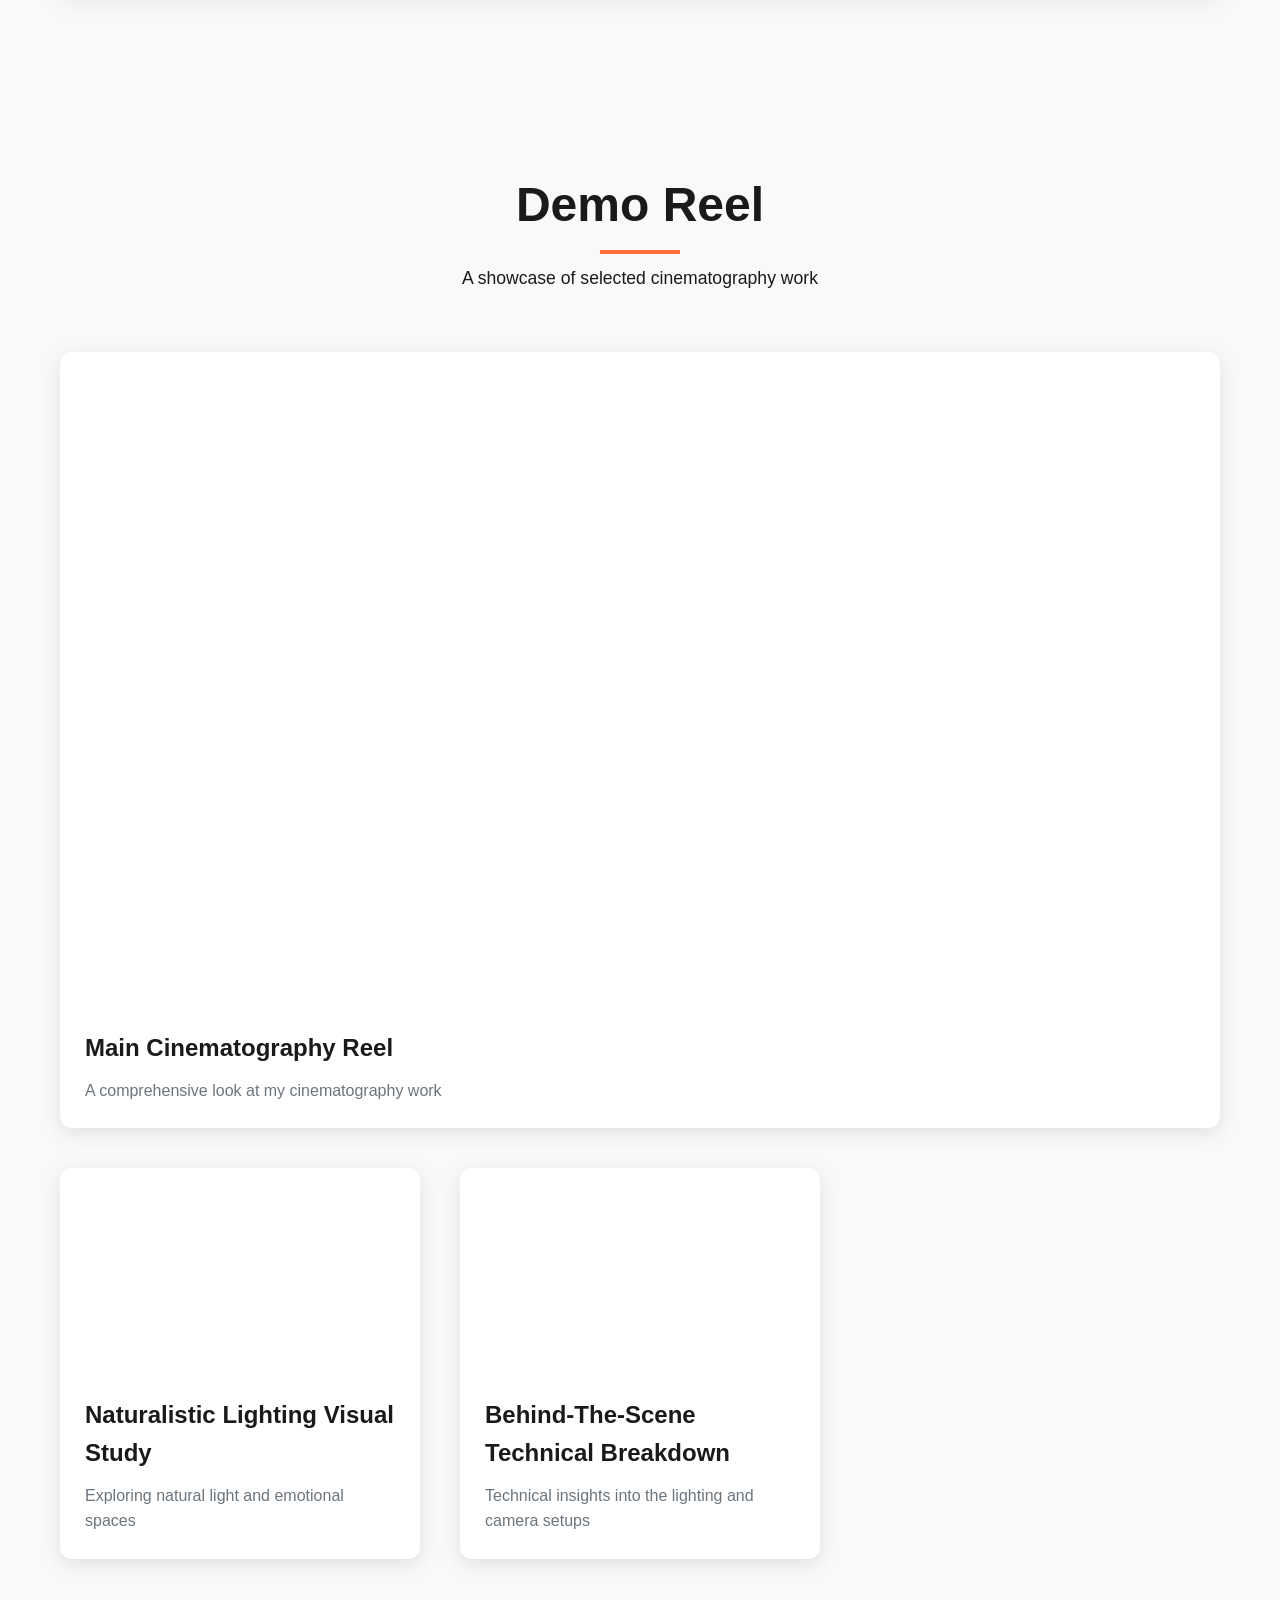
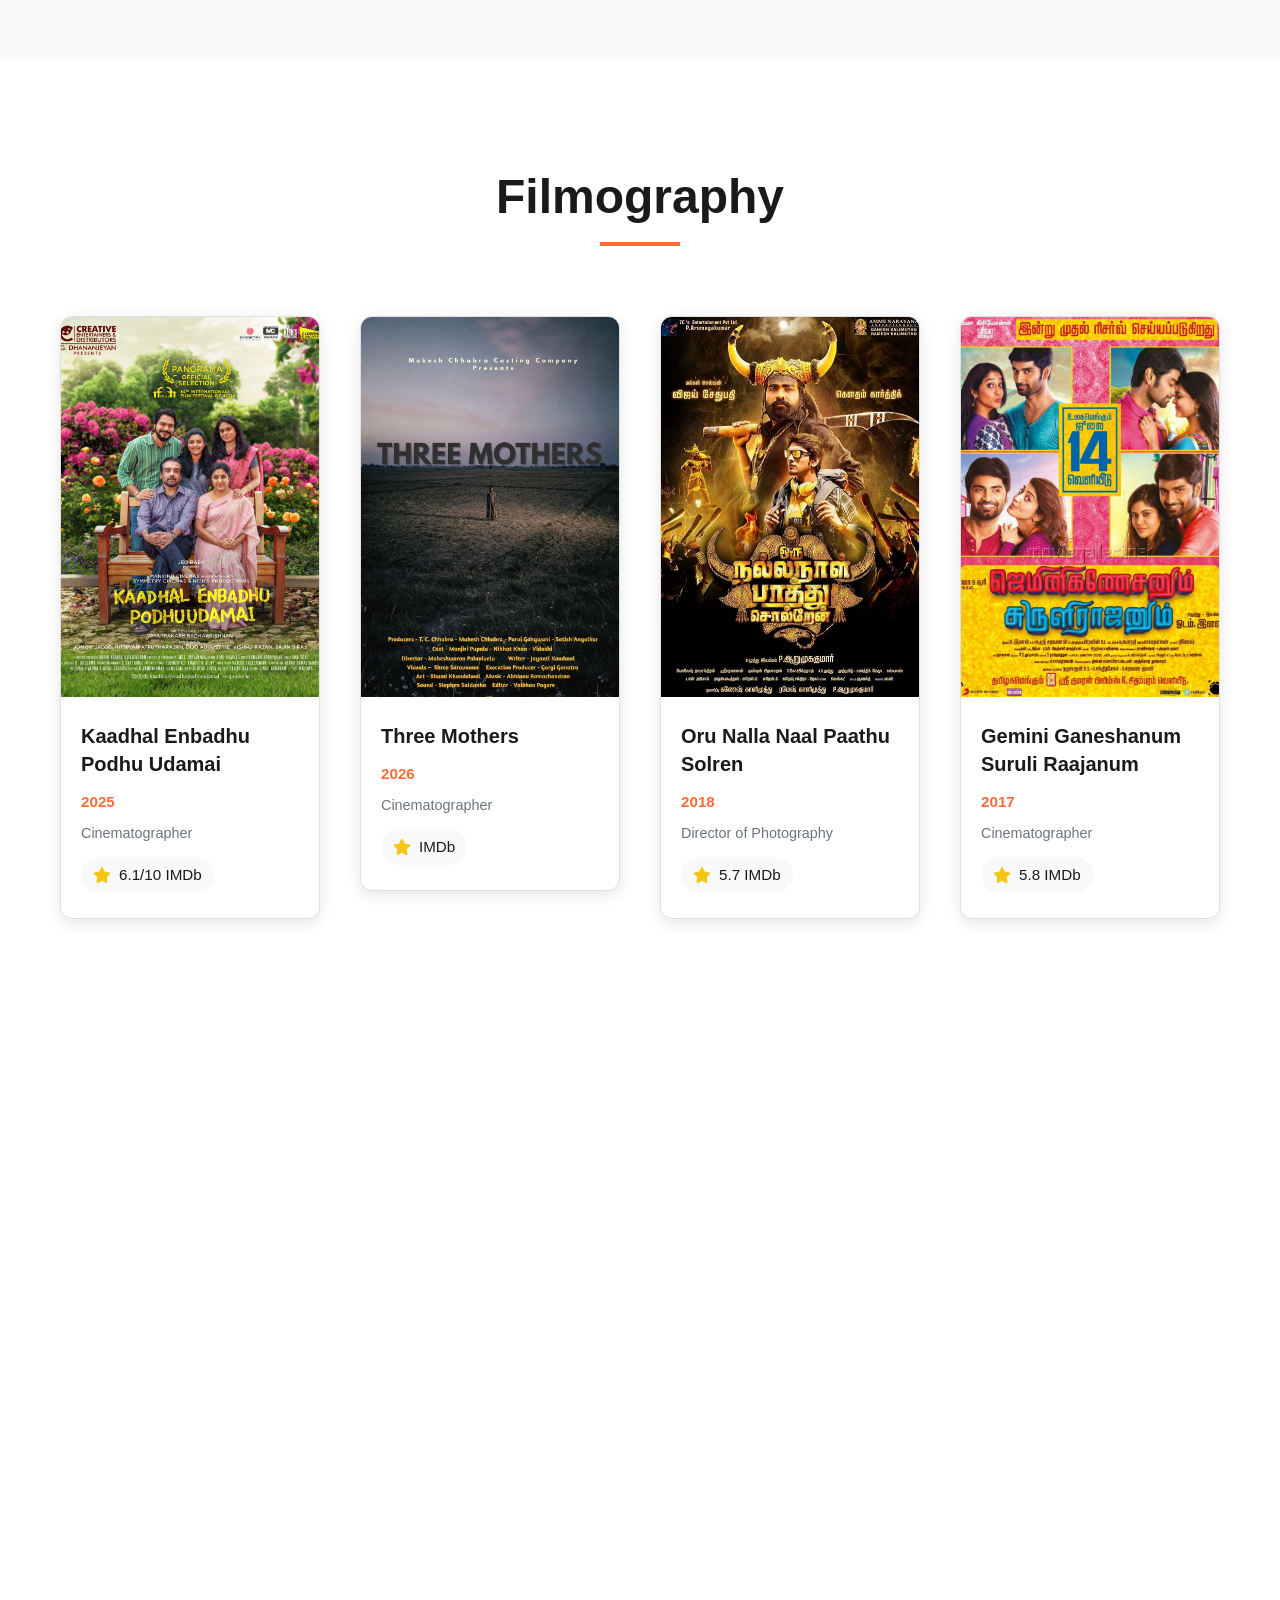
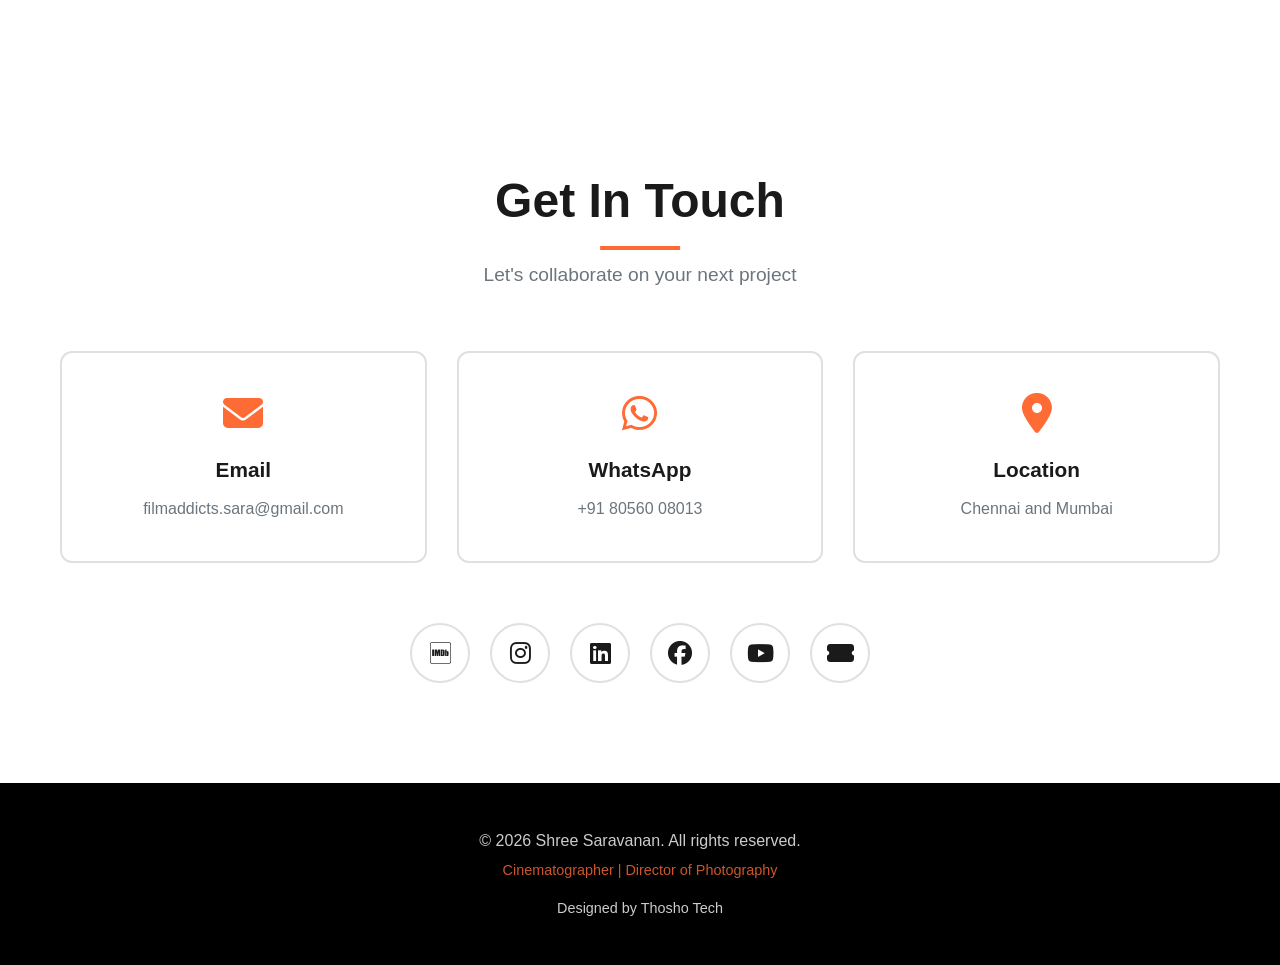
==== commit be5d64f0: "Update WhatsApp contact link to phone number" ====
--- a/index.html
+++ b/index.html
@@ -326,11 +326,11 @@
                             <p>filmaddicts.sara@gmail.com</p>
                         </div>
                     </a>
-                    <a href="https://wa.me/dop_shreesaravanan" target="_blank" style="text-decoration: none; color: inherit;">
+                    <a href="https://wa.me/918056008013" target="_blank" style="text-decoration: none; color: inherit;">
                         <div class="info-card">
                             <i class="fab fa-whatsapp"></i>
                             <h3>WhatsApp</h3>
-                            <p>@dop_shreesaravanan</p>
+                            <p>+91 80560 08013</p>
                         </div>
                     </a>
                     <div class="info-card">
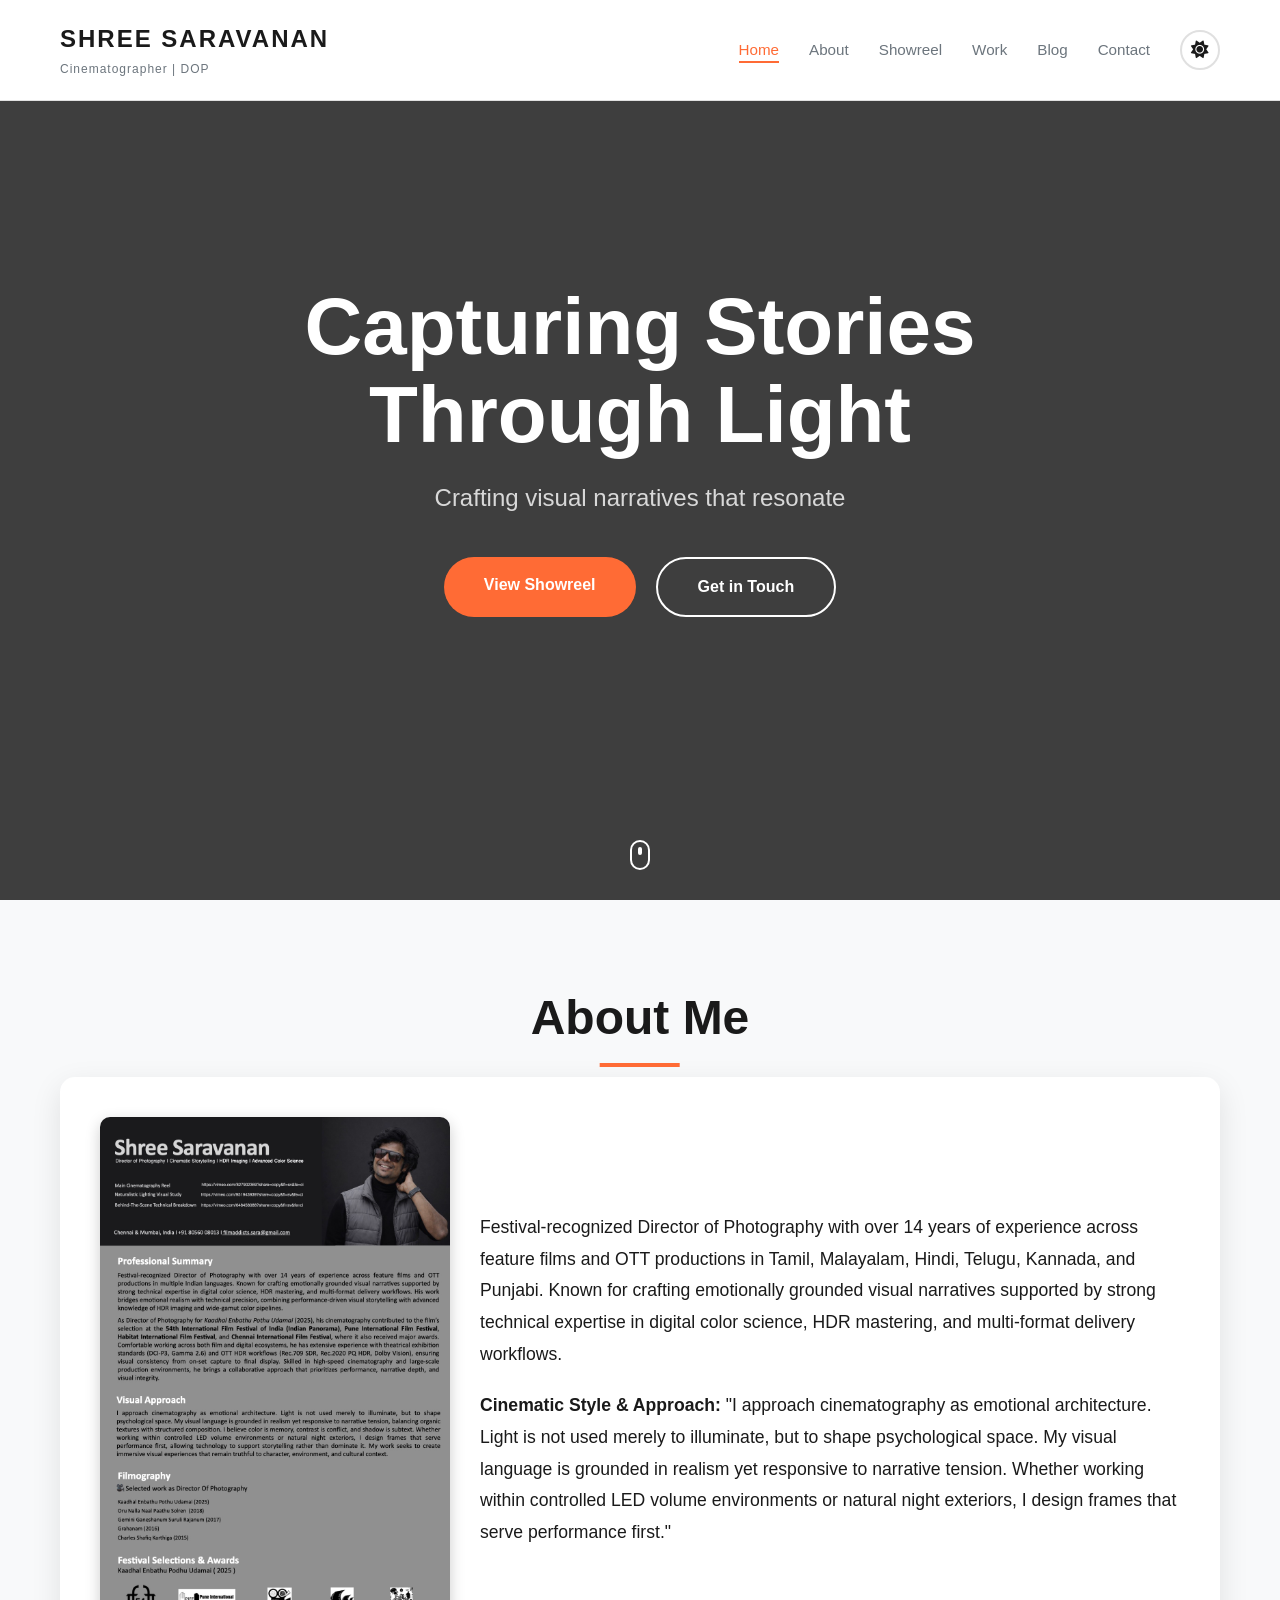
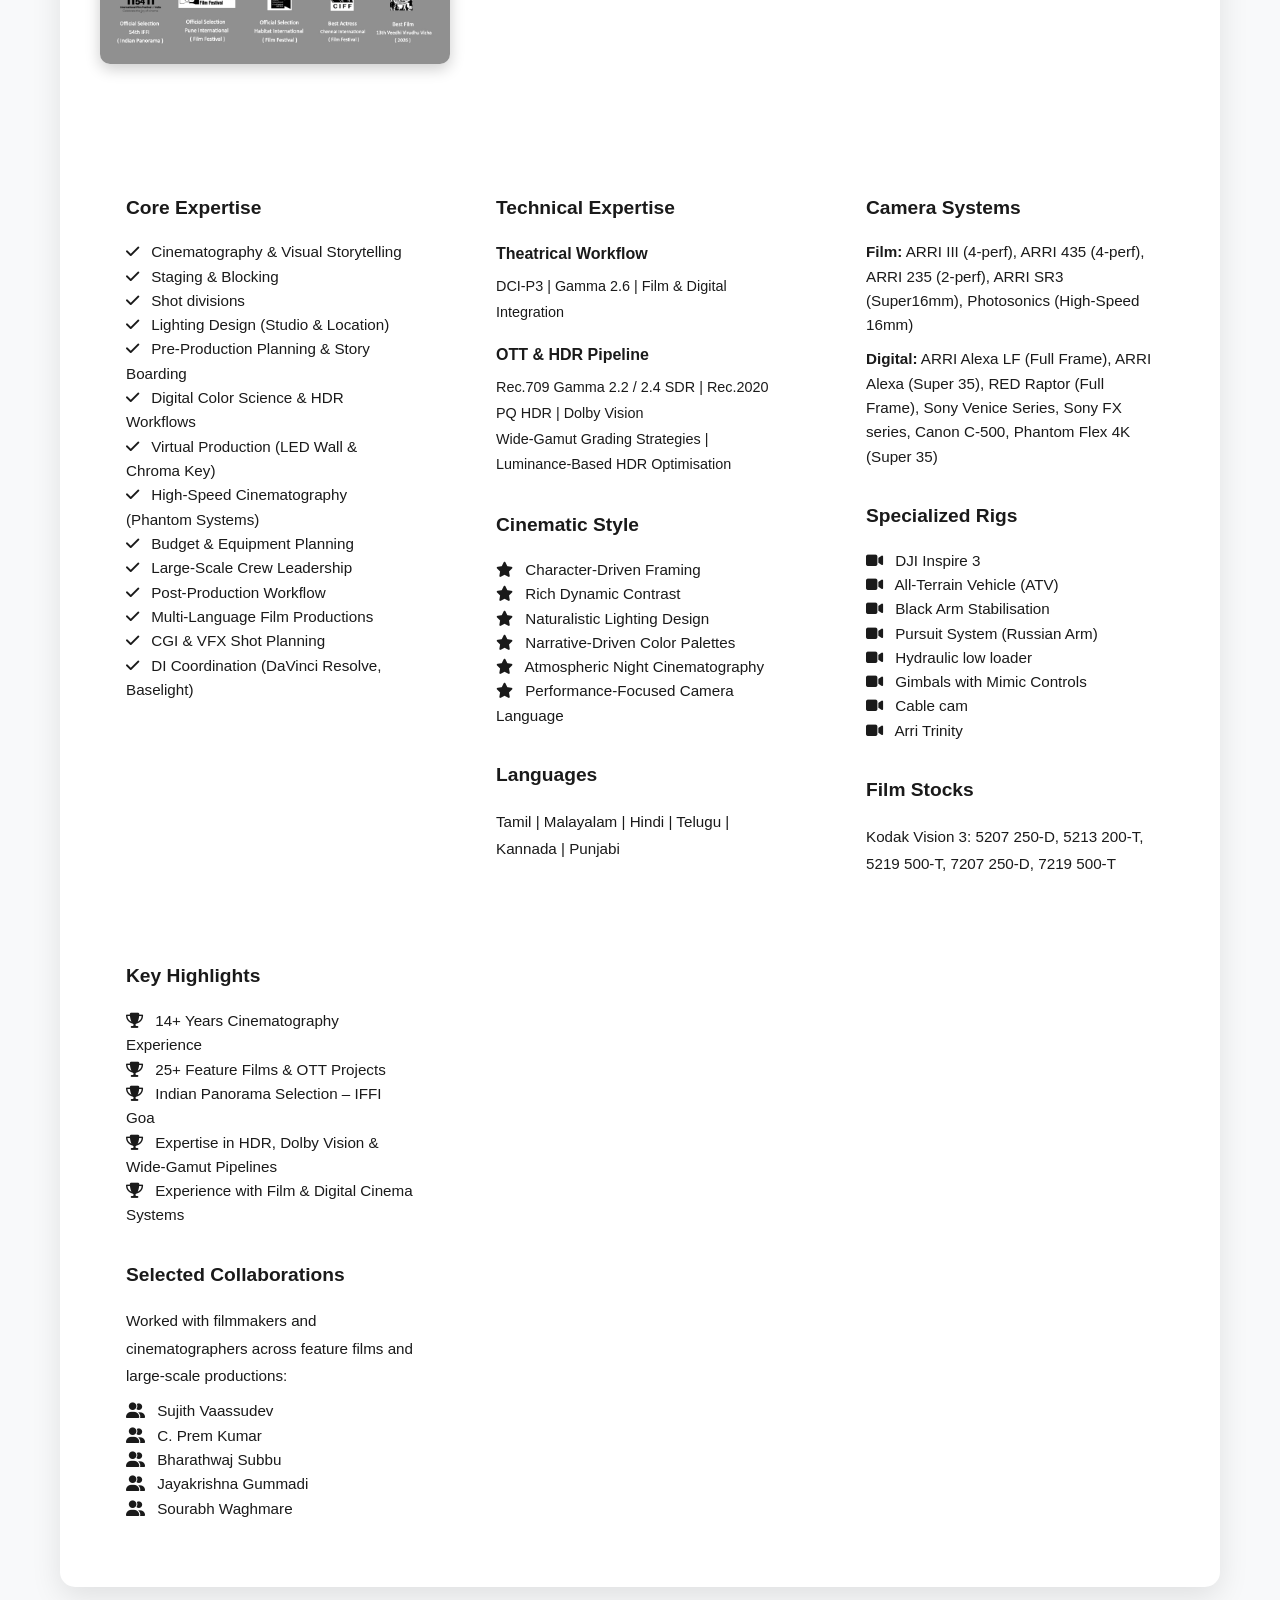
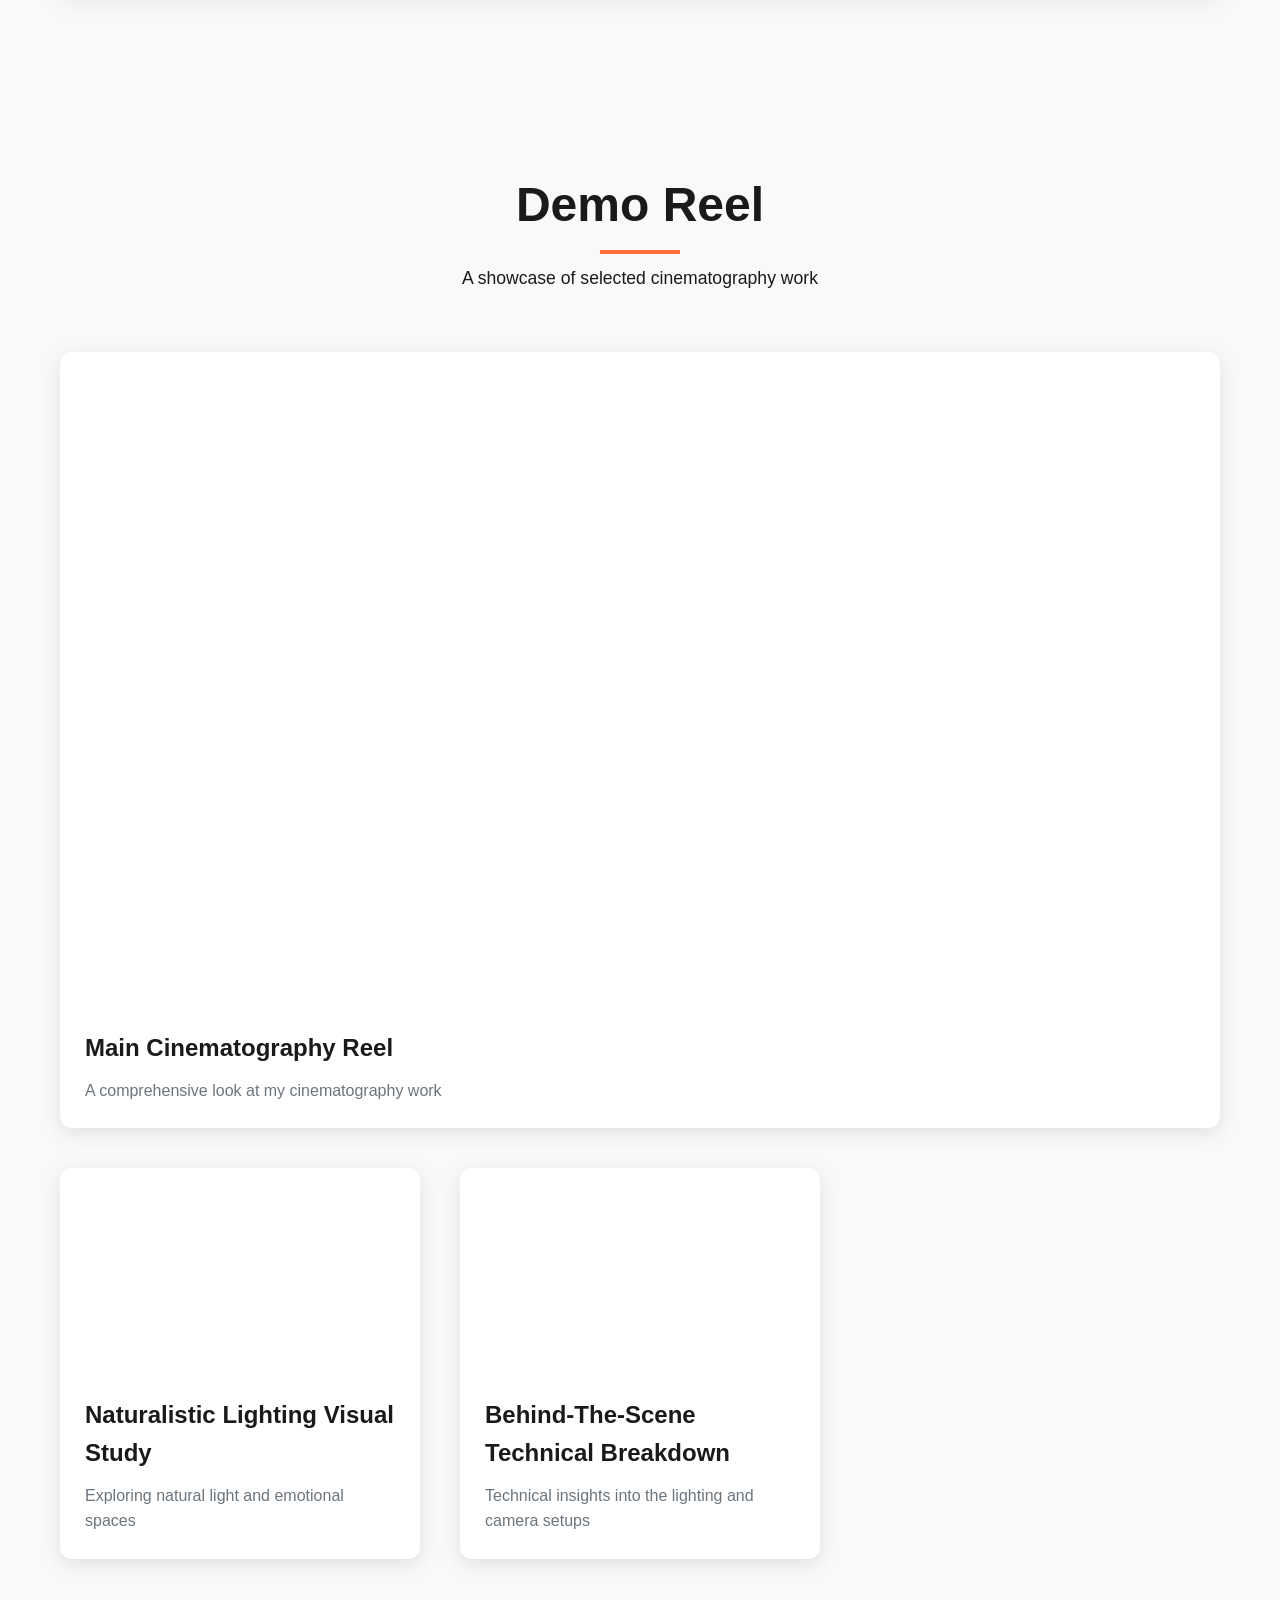
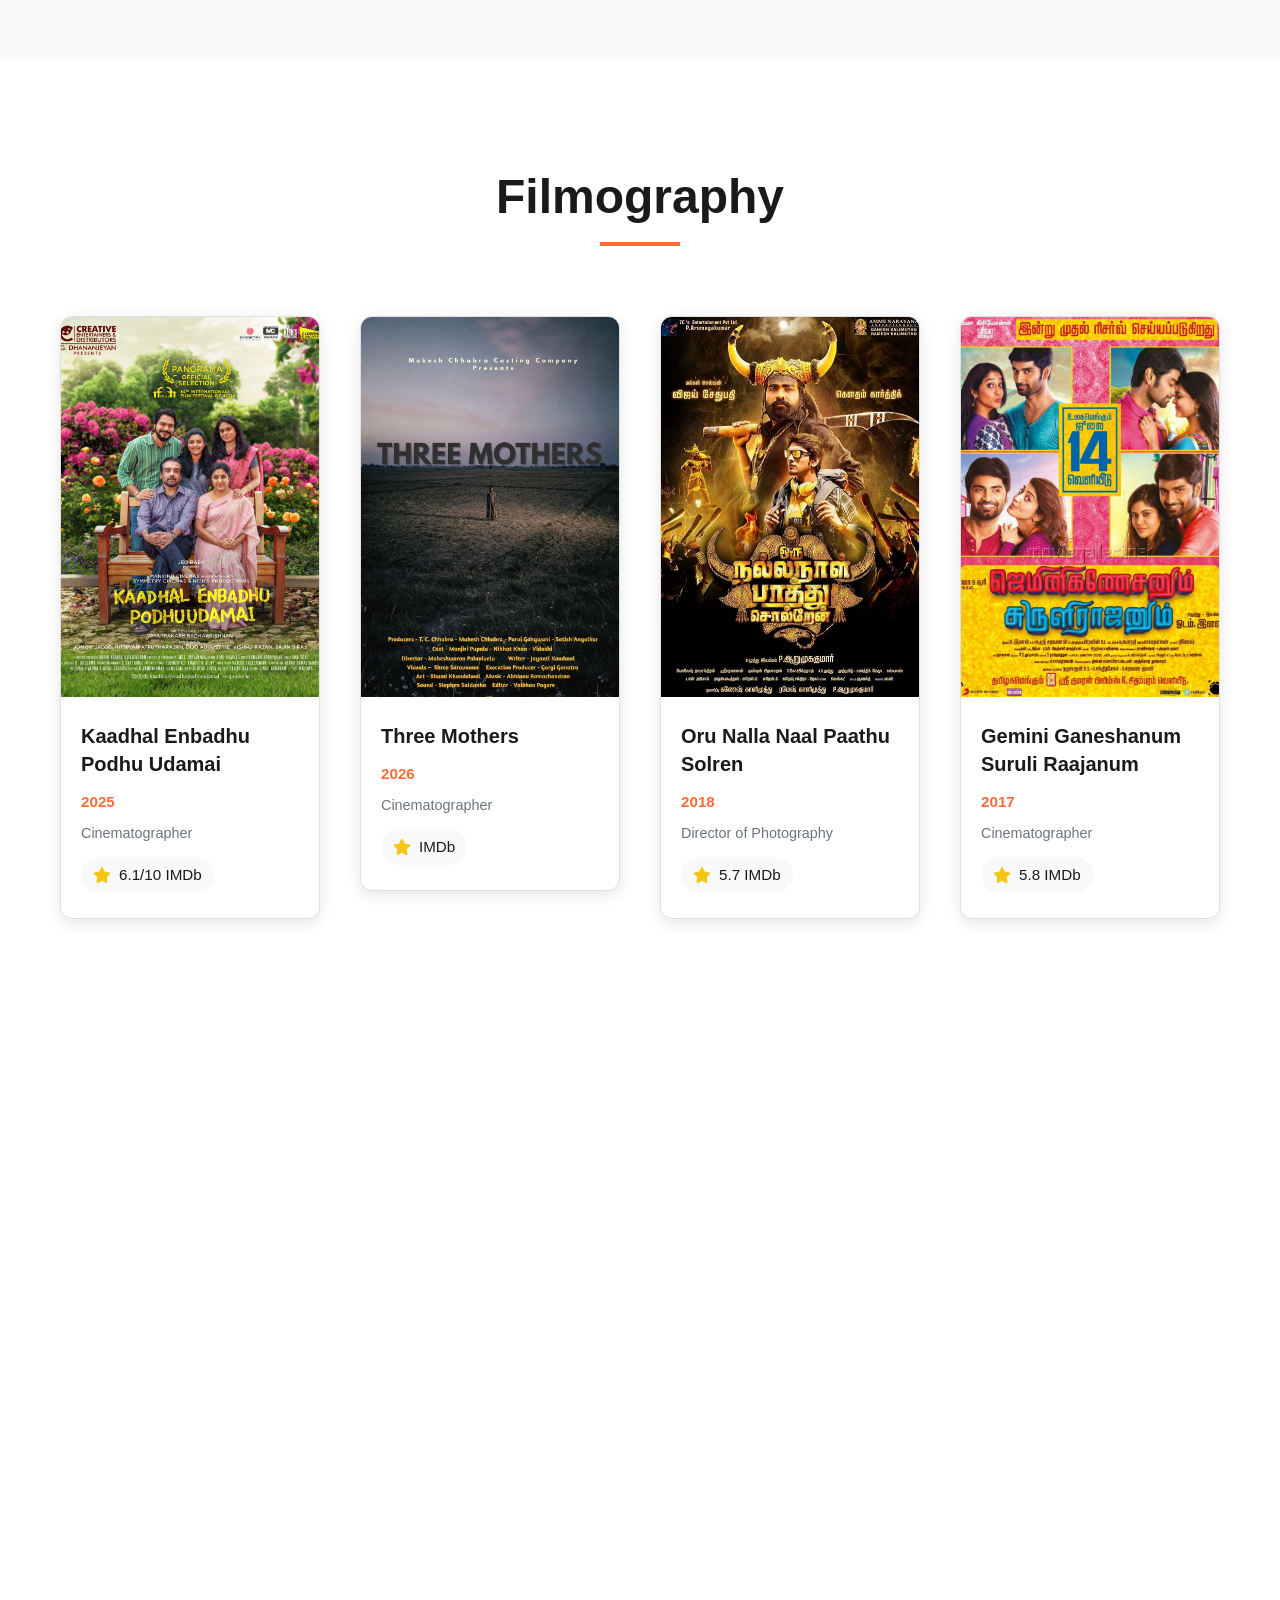
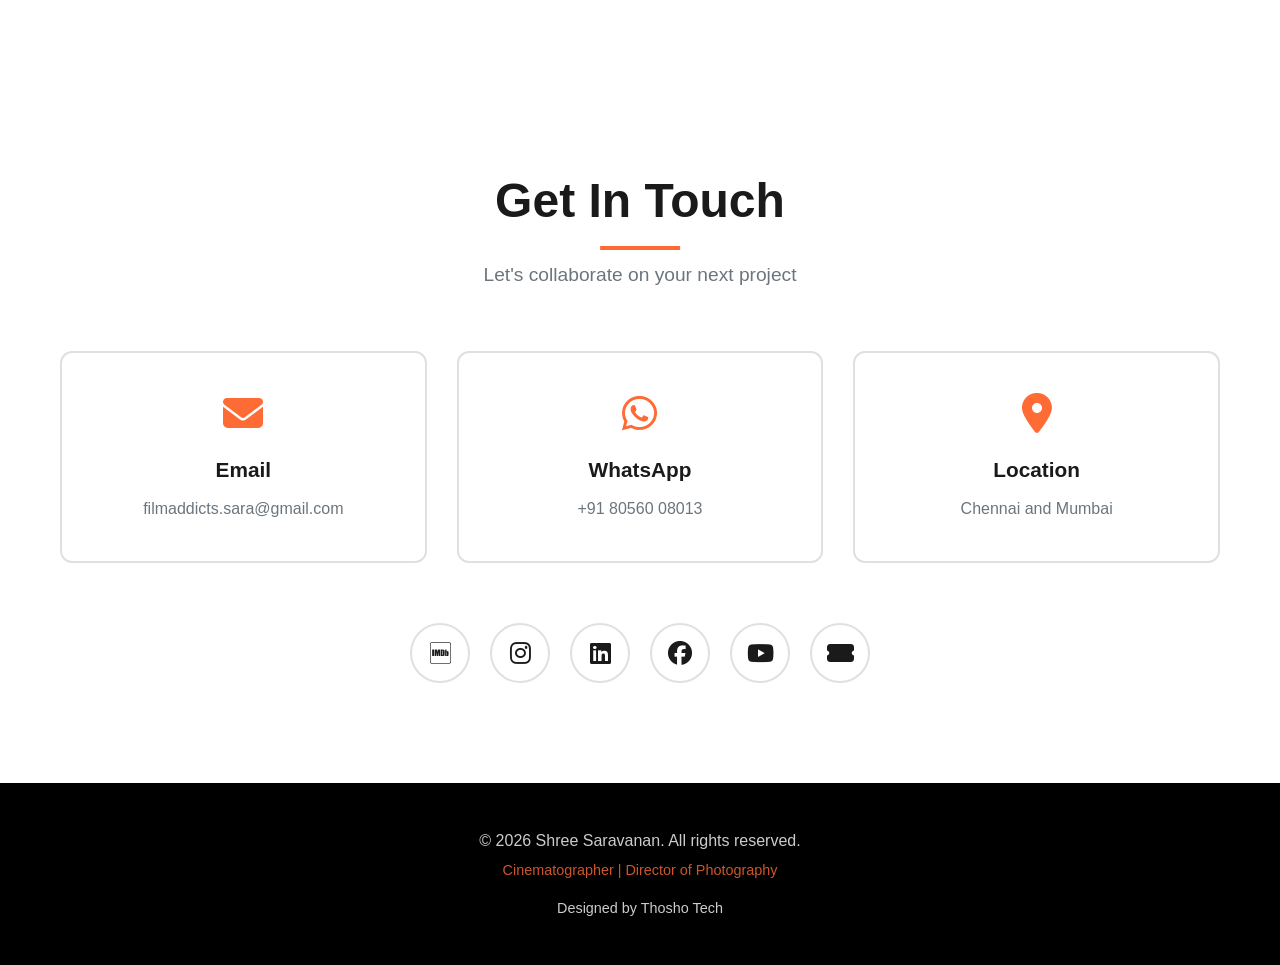
==== commit b337fd9e: "Reduce hero overlay opacity" ====
--- a/index.html
+++ b/index.html
@@ -21,6 +21,7 @@
                     <li><a href="#about" class="nav-link">About</a></li>
                     <li><a href="#showreel" class="nav-link">Showreel</a></li>
                     <li><a href="#work" class="nav-link">Work</a></li>
+                    <li><a href="blog.html" class="nav-link">Blog</a></li>
                     <li><a href="#contact" class="nav-link">Contact</a></li>
                 </ul>
                 <button class="theme-toggle" id="themeToggle" aria-label="Toggle theme">
--- a/style.css
+++ b/style.css
@@ -12,7 +12,7 @@
     --accent-primary: #ff6b35;
     --accent-secondary: #004e89;
     --border-color: #e0e0e0;
-    --overlay: rgba(0, 0, 0, 0.7);
+    --overlay: rgba(0, 0, 0, 0.3);
     --shadow: rgba(0, 0, 0, 0.1);
     --card-bg: #ffffff;
     
@@ -31,7 +31,7 @@
     --text-primary: #f0f0f0;
     --text-secondary: #a0a0a0;
     --border-color: #2a2a2a;
-    --overlay: rgba(0, 0, 0, 0.85);
+    --overlay: rgba(0, 0, 0, 0.45);
     --shadow: rgba(255, 255, 255, 0.05);
     --card-bg: #151515;
 }
@@ -200,7 +200,7 @@
     align-items: center;
     justify-content: center;
     position: relative;
-    background: url('images/hero_bg.jpg') center/cover no-repeat;
+    background: url('images/shreesaravanan.png') center/cover no-repeat;
     overflow: hidden;
 }
 
